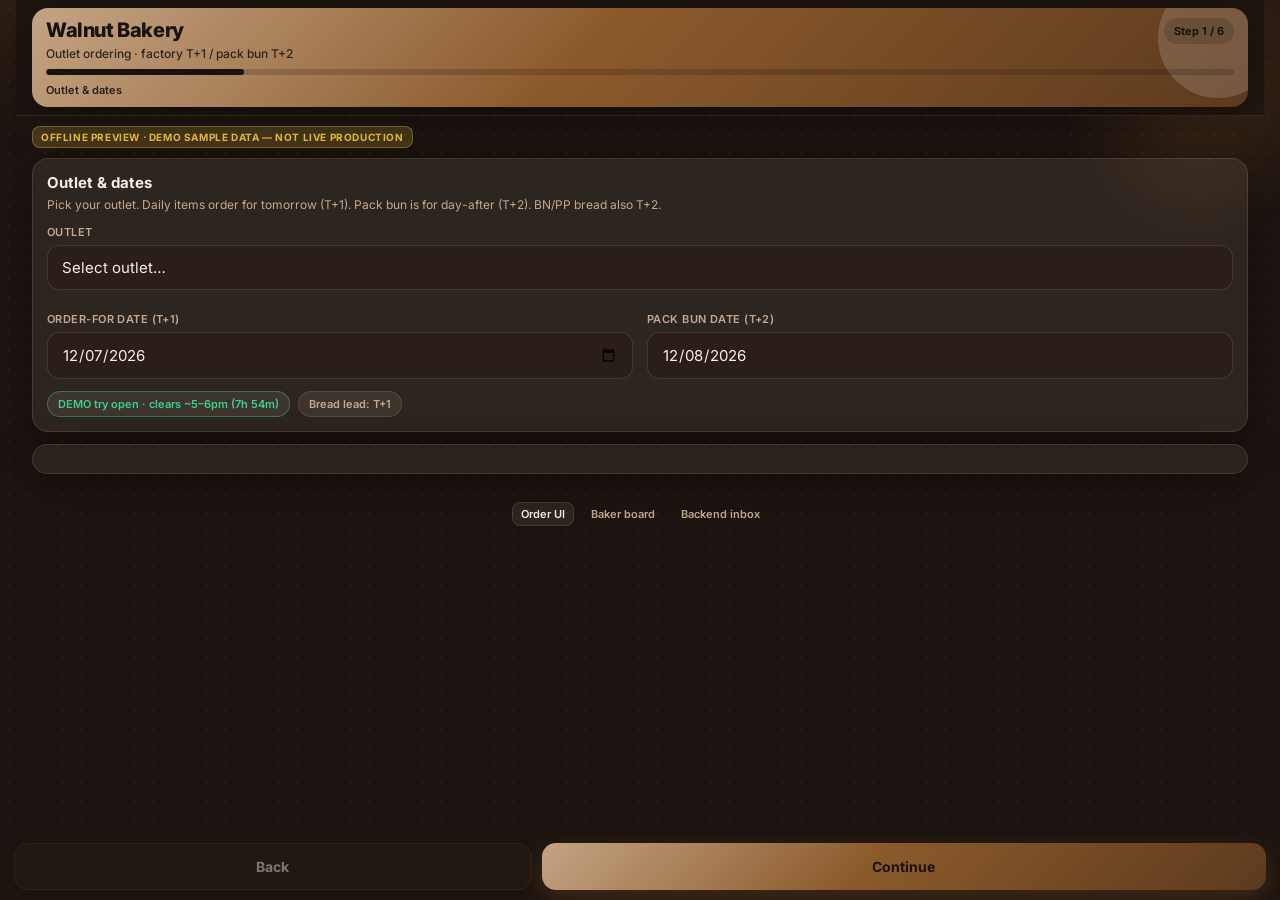
==== index.html @ 9c995fde "Weekly dual-week + baker board + backend inbox DEMO" ====
<!DOCTYPE html>
<html lang="en">
<head>
  <meta charset="UTF-8" />
  <meta name="viewport" content="width=device-width, initial-scale=1, viewport-fit=cover" />
  <title>Walnut Bakery · Outlet Order (Preview DEMO)</title>
  <style>

@import url('https://fonts.googleapis.com/css2?family=Inter:wght@400;500;600;700;800&display=swap');

:root {
  --bg: #1c1410;
  --brand: #8b5a2b;
  --brand2: #5c3a1e;
  --brand-grad: linear-gradient(135deg, #c4a484 0%, #8b5a2b 45%, #5c3a1e 100%);
  --card: rgba(255,236,210,.08);
  --card-solid: #2a1f18;
  --ink: #f7efe6;
  --muted: #c4a990;
  --line: rgba(210,180,140,.16);
  --ok: #3ecf8e;
  --warn: #f5c542;
  --danger: #f07178;
  --shadow: 0 12px 40px rgba(0,0,0,.35);
  --radius: 16px;
  --ease: cubic-bezier(.22,1,.36,1);
  --nav-h: 76px;
}

*{box-sizing:border-box;-webkit-tap-highlight-color:transparent}
html,body{margin:0;padding:0;min-height:100%;font-family:Inter,system-ui,-apple-system,Segoe UI,Roboto,sans-serif;background:var(--bg);color:var(--ink)}
body{background:radial-gradient(ellipse 80% 50% at 10% -10%,color-mix(in srgb,var(--brand) 28%,transparent),transparent 50%),radial-gradient(ellipse 60% 40% at 100% 0%,color-mix(in srgb,var(--brand2) 20%,transparent),transparent 45%),var(--bg)}
.bg-decor{pointer-events:none;position:fixed;inset:0;max-width:430px;margin:0 auto;z-index:0;overflow:hidden}
.bg-decor::before{content:'';position:absolute;width:280px;height:280px;border-radius:50%;background:radial-gradient(circle,color-mix(in srgb,var(--brand) 25%,transparent),transparent 70%);top:-40px;right:-60px}
.bg-decor::after{content:'';position:absolute;inset:0;opacity:.07;background-image:radial-gradient(circle,var(--muted) 1px,transparent 1px);background-size:18px 18px}
.app{max-width:430px;margin:0 auto;min-height:100dvh;position:relative;z-index:1;padding-bottom:calc(var(--nav-h) + 18px)}
.sticky-top{position:sticky;top:0;z-index:40;backdrop-filter:blur(16px);-webkit-backdrop-filter:blur(16px);background:linear-gradient(180deg,color-mix(in srgb,var(--bg) 92%,transparent),color-mix(in srgb,var(--bg) 72%,transparent));padding:10px 14px 12px;border-bottom:1px solid var(--line)}
.hero{background:var(--brand-grad);border-radius:var(--radius);padding:16px 16px 14px;color:#1a1210;box-shadow:var(--shadow);position:relative;overflow:hidden}
.hero::after{content:'';position:absolute;width:120px;height:120px;border-radius:50%;background:rgba(255,255,255,.15);right:-30px;top:-30px}
.hero-row{display:flex;justify-content:space-between;gap:10px;position:relative;z-index:1}
.hero h1{margin:0;font-size:18px;font-weight:800;letter-spacing:-.02em}
.hero .sub{margin:4px 0 0;font-size:12px;font-weight:500;opacity:.85}
.step-pill{flex-shrink:0;background:rgba(26,18,16,.18);font-size:11px;font-weight:700;padding:6px 10px;border-radius:999px;height:fit-content}
.progress-wrap{margin-top:12px;position:relative;z-index:1}
.progress-track{height:6px;background:rgba(26,18,16,.2);border-radius:99px;overflow:hidden}
.progress-fill{height:100%;width:16%;background:#1a1210;border-radius:99px;transition:width .4s var(--ease)}
.steps-label{margin-top:8px;font-size:11px;font-weight:600;opacity:.9}
.demo-badge{display:inline-flex;margin:10px 14px 0;font-size:10px;font-weight:700;letter-spacing:.06em;text-transform:uppercase;background:rgba(245,197,66,.2);color:var(--warn);border:1px solid rgba(245,197,66,.35);padding:4px 8px;border-radius:8px}
.main{padding:12px 14px 24px}
.panel{display:none;animation:rise .45s var(--ease) both}
.panel.active{display:block}
@keyframes rise{from{opacity:0;transform:translateY(12px)}to{opacity:1;transform:none}}
.glass{background:var(--card);border:1px solid var(--line);border-radius:var(--radius);padding:14px;box-shadow:var(--shadow);backdrop-filter:blur(12px);-webkit-backdrop-filter:blur(12px)}
.glass+.glass{margin-top:12px}
.glass h2{margin:0 0 4px;font-size:15px;font-weight:700}
.hint{margin:0 0 12px;font-size:12px;color:var(--muted);line-height:1.45}
.field{display:block;font-size:11px;font-weight:600;color:var(--muted);text-transform:uppercase;letter-spacing:.04em;margin-bottom:6px}
.field-gap{margin-bottom:12px}
select,input[type=text],input[type=date],input[type=number],input[type=tel],input[type=search],textarea{width:100%;appearance:none;background:var(--card-solid);border:1px solid var(--line);color:var(--ink);border-radius:12px;padding:12px 14px;font-size:15px;font-family:inherit;outline:none}
select:focus,input:focus,textarea:focus{border-color:var(--brand)}
textarea{resize:vertical}
.cutoff-badge{display:inline-flex;align-items:center;gap:6px;font-size:11px;font-weight:600;padding:5px 10px;border-radius:999px;border:1px solid var(--line);background:var(--card);color:var(--muted)}
.cutoff-badge.open{color:var(--ok);border-color:color-mix(in srgb,var(--ok) 40%,transparent)}
.cutoff-badge.locked{color:var(--danger);border-color:color-mix(in srgb,var(--danger) 40%,transparent)}
.search{margin-bottom:12px}
.table-scroll{overflow:auto;max-height:52vh;border-radius:12px;border:1px solid var(--line);background:var(--card-solid)}
.float-table{width:100%;border-collapse:separate;border-spacing:0;font-size:12px}
.float-table th{text-align:left;font-size:10px;text-transform:uppercase;letter-spacing:.05em;color:var(--muted);padding:8px 6px;border-bottom:1px solid var(--line);position:sticky;top:0;background:var(--card-solid)}
.float-table td{padding:8px 6px;border-bottom:1px solid var(--line);vertical-align:middle}
.float-table tr:last-child td{border-bottom:0}
#packBunTable th:first-child,#packBunTable td:first-child{padding-left:18px;overflow-wrap:anywhere}
#packBunTable th:last-child,#packBunTable td:last-child{padding-right:18px}
.float-table .delta-pos{color:var(--ok);font-weight:700}
.float-table .delta-neg{color:var(--danger);font-weight:700}
.float-table input.qty{width:56px;padding:8px 6px;text-align:center;font-weight:700;font-size:13px}
.week-grid{overflow-x:auto;border-radius:12px;border:1px solid var(--line);background:var(--card-solid)}
.week-grid table{min-width:520px;width:100%;border-collapse:separate;border-spacing:0;font-size:12px}
.week-grid th,.week-grid td{padding:8px 6px;border-bottom:1px solid var(--line)}
.week-grid th{font-size:10px;text-transform:uppercase;color:var(--muted);position:sticky;top:0;background:var(--card-solid)}
.week-grid input.qty{width:44px;padding:6px 2px;font-size:12px;text-align:center;font-weight:700}
.week-block{margin-bottom:14px}
.week-block:last-child{margin-bottom:0}
.week-block-head{display:flex;flex-wrap:wrap;align-items:center;justify-content:space-between;gap:8px;margin-bottom:8px}
.week-block-head h3{margin:0;font-size:13px;font-weight:800}
.week-lock-pill{font-size:10px;font-weight:800;letter-spacing:.04em;text-transform:uppercase;padding:4px 8px;border-radius:999px;border:1px solid var(--line)}
.week-lock-pill.locked{color:var(--danger);border-color:color-mix(in srgb,var(--danger) 40%,transparent);background:color-mix(in srgb,var(--danger) 12%,transparent)}
.week-lock-pill.open{color:var(--ok);border-color:color-mix(in srgb,var(--ok) 40%,transparent);background:color-mix(in srgb,var(--ok) 12%,transparent)}
.week-outlet-label{font-size:12px;font-weight:700;color:var(--ink);margin:0 0 8px}
.week-instruction{font-size:11px;color:var(--muted);margin:0 0 8px;line-height:1.4;font-style:italic}
.week-grid th .day-name{display:block}
.week-grid th .day-date{display:block;font-size:9px;font-weight:600;text-transform:none;letter-spacing:0;opacity:.85;margin-top:2px}
.week-grid tr.inactive td{color:var(--muted);opacity:.75}
.week-grid tr.inactive .dash{display:block;text-align:center;font-weight:700}
.week-grid tr.total-row td{font-weight:800;border-top:2px solid var(--line);background:color-mix(in srgb,var(--brand) 10%,transparent)}
.week-grid input.qty:disabled{opacity:.55;cursor:not-allowed;background:color-mix(in srgb,var(--card) 60%,transparent)}
.demo-toggle{display:flex;align-items:center;gap:8px;margin:10px 0 0;padding:8px 10px;border-radius:10px;border:1px dashed rgba(245,197,66,.4);background:rgba(245,197,66,.08);font-size:11px;color:var(--warn);font-weight:600}
.demo-toggle input{width:auto;accent-color:var(--brand)}
.site-nav{display:flex;flex-wrap:wrap;gap:8px;justify-content:center;padding:8px 14px 4px;font-size:11px;font-weight:600}
.site-nav a{color:var(--muted);text-decoration:none;padding:4px 8px;border-radius:8px;border:1px solid transparent}
.site-nav a:hover,.site-nav a.active{color:var(--ink);border-color:var(--line);background:var(--card)}
.summary-box{background:var(--card-solid);border:1px dashed var(--line);border-radius:14px;padding:14px;font-size:13px;line-height:1.5}
.summary-box .row{display:flex;justify-content:space-between;gap:8px;padding:6px 0;border-bottom:1px solid var(--line)}
.summary-box .row:last-child{border-bottom:0}
.summary-box .k{color:var(--muted)}
.summary-box .v{font-weight:700;text-align:right}
.empty{text-align:center;padding:28px 16px;color:var(--muted);font-size:13px}
.empty .ico{font-size:32px;margin-bottom:8px;opacity:.7}
.locked-banner{background:color-mix(in srgb,var(--danger) 12%,transparent);border:1px solid color-mix(in srgb,var(--danger) 35%,transparent);color:var(--danger);border-radius:12px;padding:12px;font-size:12px;font-weight:600;margin-bottom:12px}
.hidden{display:none!important}
.mono{font-family:ui-monospace,SFMono-Regular,Menlo,monospace;font-size:12px}
.bottom-nav{position:fixed;bottom:0;left:0;right:0;z-index:50;max-width:430px;margin:0 auto;padding:10px 14px calc(10px + env(safe-area-inset-bottom));background:linear-gradient(180deg,transparent,color-mix(in srgb,var(--bg) 95%,transparent) 28%);display:grid;grid-template-columns:1fr 1.4fr;gap:10px}
.btn{border:0;border-radius:14px;padding:14px 16px;font-size:14px;font-weight:700;font-family:inherit;cursor:pointer;transition:transform .15s var(--ease),opacity .2s}
.btn:active{transform:scale(.98)}
.btn:disabled{opacity:.45;cursor:not-allowed}
.btn-ghost{background:var(--card-solid);color:var(--ink);border:1px solid var(--line)}
.btn-primary{background:var(--brand-grad);color:#1a1210;box-shadow:0 8px 24px color-mix(in srgb,var(--brand) 35%,transparent)}
.toast{position:fixed;left:50%;bottom:calc(var(--nav-h) + 16px);transform:translateX(-50%) translateY(20px);max-width:380px;width:calc(100% - 32px);padding:12px 16px;border-radius:14px;font-size:13px;font-weight:600;z-index:60;opacity:0;pointer-events:none;transition:all .35s var(--ease);box-shadow:var(--shadow)}
.toast.show{opacity:1;transform:translateX(-50%) translateY(0)}
.toast.ok{background:#14532d;color:#bbf7d0;border:1px solid #22c55e}
.toast.err{background:#450a0a;color:#fecaca;border:1px solid #ef4444}
.done-card{text-align:center;padding:28px 18px}
.done-card .check{width:64px;height:64px;margin:0 auto 14px;border-radius:50%;background:var(--brand-grad);display:grid;place-items:center;font-size:30px;color:#1a1210;box-shadow:var(--shadow);animation:rise .5s var(--ease)}
.done-card h2{margin:0 0 6px;font-size:20px}
.done-card p{margin:0;color:var(--muted);font-size:13px}
.badge-row{display:flex;gap:8px;flex-wrap:wrap;align-items:center}

/* —— Sheet-style Daily (v2) —— */
.daily-head{display:flex;align-items:flex-start;justify-content:space-between;gap:10px;margin-bottom:8px}
.daily-head h2{margin:0}
.line-total{flex-shrink:0;font-size:11px;font-weight:700;padding:5px 10px;border-radius:999px;background:var(--card-solid);border:1px solid var(--line);color:var(--muted);white-space:nowrap}
.line-total.has{color:#1a1210;background:var(--brand-grad);border-color:transparent}
.search-opt{margin-bottom:8px}
.search-opt input{padding:9px 12px;font-size:14px;border-radius:10px}
.sheet-scroll{overflow:auto;max-height:min(62vh,560px);border-radius:12px;border:1px solid var(--line);background:var(--card-solid);-webkit-overflow-scrolling:touch}
.sheet-sec{margin:0}
.sheet-sticky{position:sticky;top:0;z-index:5;padding:7px 18px;font-size:10px;font-weight:800;letter-spacing:.06em;text-transform:uppercase;color:#1a1210;background:var(--brand-grad);border-bottom:1px solid color-mix(in srgb,var(--brand2) 40%,transparent);display:flex;justify-content:space-between;align-items:center;gap:8px}
.sheet-sticky .lead{font-weight:700;opacity:.85;letter-spacing:.02em;text-transform:none;font-size:10px}
.sheet-row{display:grid;grid-template-columns:1fr auto;gap:8px;align-items:center;padding:8px 18px;border-bottom:1px solid var(--line);min-height:40px}
.sheet-row:last-child{border-bottom:0}
.sheet-row:nth-child(even){background:rgba(255,255,255,.02)}
.sheet-row .name{font-size:12px;font-weight:600;line-height:1.25;min-width:0}
.sheet-row.filled .name{color:var(--ink)}
.sheet-row.filled{background:color-mix(in srgb,var(--brand) 10%,transparent)}
.qty-cell{display:flex;align-items:center;gap:2px}
.qty-mini{width:28px;height:28px;border-radius:8px;border:1px solid var(--line);background:var(--card);color:var(--muted);font-size:15px;font-weight:600;cursor:pointer;font-family:inherit;line-height:1;padding:0;flex-shrink:0}
.qty-mini:active{transform:scale(.94)}
.qty-mini:disabled{opacity:.4;cursor:not-allowed}
input.sheet-qty{width:52px;text-align:center;padding:6px 4px;font-size:14px;font-weight:700;border-radius:8px;appearance:textfield;-moz-appearance:textfield}
input.sheet-qty::-webkit-outer-spin-button,input.sheet-qty::-webkit-inner-spin-button{-webkit-appearance:none;margin:0}
.sheet-empty{padding:20px 12px;text-align:center;color:var(--muted);font-size:12px}
.daily-foot{display:flex;justify-content:space-between;align-items:center;gap:8px;margin-top:8px;padding:8px 10px;border-radius:10px;border:1px solid var(--line);background:var(--card);font-size:12px;font-weight:600;position:sticky;bottom:calc(var(--nav-h) + 4px);z-index:30;backdrop-filter:blur(10px);-webkit-backdrop-filter:blur(10px)}
.daily-foot .muted{color:var(--muted);font-weight:500;font-size:11px}
.daily-foot .count{font-weight:800}
/* denser glass on Daily */
.glass.daily-glass{padding:12px 10px 10px}
.glass.daily-glass .hint{margin-bottom:8px;font-size:11px}
/* keep chips unused but harmless if present */
.chips{display:none!important}

/* —— Review order-edit accordion —— */
.order-edit{margin-top:12px}
.order-edit-toggle{width:100%;display:flex;align-items:center;justify-content:space-between;gap:10px;padding:12px 14px;border-radius:12px;border:1px solid var(--line);background:var(--card-solid);color:var(--ink);font-family:inherit;font-size:13px;font-weight:700;cursor:pointer;text-align:left}
.order-edit-toggle:active{transform:scale(.99)}
.order-edit-toggle[aria-expanded="true"]{border-color:color-mix(in srgb,var(--brand) 45%,var(--line));background:color-mix(in srgb,var(--brand) 12%,var(--card-solid))}
.order-edit-caret{flex-shrink:0;font-size:12px;color:var(--muted);transition:transform .2s var(--ease)}
.order-edit-panel{margin-top:8px;border:1px solid var(--line);border-radius:12px;background:var(--card-solid);overflow:hidden}
.order-edit-group{border-bottom:1px solid var(--line)}
.order-edit-group:last-of-type{border-bottom:0}
.order-edit-group-title{padding:8px 10px;font-size:10px;font-weight:800;letter-spacing:.06em;text-transform:uppercase;color:#1a1210;background:var(--brand-grad)}
.order-edit-row{display:grid;grid-template-columns:1fr auto;gap:8px;align-items:center;padding:8px 10px;border-bottom:1px solid var(--line);min-height:40px}
.order-edit-row:last-child{border-bottom:0}
.order-edit-row .name{font-size:12px;font-weight:600;line-height:1.25}
.order-edit-row .meta{display:block;font-size:10px;font-weight:500;color:var(--muted);margin-top:2px}
.order-edit-empty{padding:16px 12px;text-align:center;color:var(--muted);font-size:12px}
.order-edit-weekly-note{margin:0;padding:10px 12px;border-top:1px solid var(--line);font-size:11px}
.order-edit-done{display:block;width:calc(100% - 20px);margin:10px}


/* —— Responsive shell defaults (before landscape so landscape can override) —— */
.form-grid{display:block}
.form-grid .form-span-2{display:block}

/* —— Landscape FIRST: full usable width (phones + any landscape) —— */
@media (orientation: landscape) {
  .app, .bg-decor, .bottom-nav {
    max-width: none;
    width: 100%;
  }
  .app {
    padding-left: max(16px, env(safe-area-inset-left));
    padding-right: max(16px, env(safe-area-inset-right));
    padding-bottom: calc(var(--nav-h) + 12px);
  }
  .sticky-top { padding: 8px 16px 8px; }
  .hero { padding-top: 10px; padding-bottom: 10px; padding-left: 14px; padding-right: 14px; }
  .hero h1 { font-size: 1.25rem; }
  .progress-wrap { margin-top: 8px; }
  .main { padding: 10px 16px 20px; }
  .demo-badge { margin-left: 16px; margin-right: 16px; }
  .sheet-scroll { max-height: min(48vh, 360px); }
  .toast { max-width: min(960px, calc(100% - 32px)); }
  /* Step 1 / SO: 2-col form-grid in landscape too */
  .form-grid { display: grid; grid-template-columns: 1fr 1fr; gap: 10px 14px; }
  .form-grid .form-span-2,
  .form-grid .span-2,
  .form-grid .full { grid-column: 1 / -1; }
}

/* JS fallback class (iOS orientation reliability) — mirrored below after breakpoints too */
html.landscape .app,
html.landscape .bg-decor,
html.landscape .bottom-nav {
  max-width: none;
  width: 100%;
}
html.landscape .app {
  padding-left: max(16px, env(safe-area-inset-left));
  padding-right: max(16px, env(safe-area-inset-right));
  padding-bottom: calc(var(--nav-h) + 12px);
}
html.landscape .sticky-top { padding: 8px 16px 8px; }
html.landscape .hero { padding-top: 10px; padding-bottom: 10px; padding-left: 14px; padding-right: 14px; }
html.landscape .hero h1 { font-size: 1.25rem; }
html.landscape .progress-wrap { margin-top: 8px; }
html.landscape .main { padding: 10px 16px 20px; }
html.landscape .demo-badge { margin-left: 16px; margin-right: 16px; }
html.landscape .sheet-scroll { max-height: min(48vh, 360px); }
html.landscape .toast { max-width: min(960px, calc(100% - 32px)); }
html.landscape .form-grid { display: grid; grid-template-columns: 1fr 1fr; gap: 10px 14px; }
html.landscape .form-grid .form-span-2,
html.landscape .form-grid .span-2,
html.landscape .form-grid .full { grid-column: 1 / -1; }

/* Portrait tablets / desktops only — do not re-cap landscape width */
@media (min-width:768px) and (orientation: portrait){
  .app,.bg-decor,.bottom-nav{max-width:720px}
  .sticky-top{padding:12px 20px 14px}
  .main{padding:16px 20px 28px}
  .demo-badge{margin-left:20px;margin-right:20px}
  .sheet-row{padding:10px 20px;min-height:44px}
  .order-edit-row{padding:10px 12px 10px 18px;min-height:44px}
  .sheet-scroll{max-height:min(64vh,600px)}
  .toast{max-width:min(680px,calc(100% - 40px))}
}

@media (min-width:1024px) and (orientation: portrait){
  .app,.bg-decor,.bottom-nav{max-width:960px}
  .sticky-top{padding:14px 24px 16px}
  .main{padding:18px 24px 32px}
  .demo-badge{margin-left:24px;margin-right:24px}
  .hero{padding:18px 20px 16px}
  .hero h1{font-size:20px}
  .sheet-scroll{max-height:min(68vh,640px)}
  .toast{max-width:min(720px,calc(100% - 48px))}
  .form-grid{display:grid;grid-template-columns:1fr 1fr;column-gap:16px;align-items:start}
  .form-grid .form-span-2{grid-column:1/-1}
}

@media (min-width:1280px) and (orientation: portrait){
  .app,.bg-decor,.bottom-nav{max-width:1100px}
  .toast{max-width:min(800px,calc(100% - 48px))}
}

/* Re-assert JS landscape class AFTER breakpoints (beats any cascade fights) */
html.landscape .app,
html.landscape .bg-decor,
html.landscape .bottom-nav {
  max-width: none !important;
  width: 100%;
}

</style>

</head>
<body>

<script>
(function () {
  function syncLandscapeClass() {
    var landscape = false;
    try {
      if (window.matchMedia) {
        landscape = window.matchMedia('(orientation: landscape)').matches;
      }
    } catch (e) {}
    if (!landscape) {
      landscape = window.innerWidth > window.innerHeight;
    }
    document.documentElement.classList.toggle('landscape', !!landscape);
  }
  syncLandscapeClass();
  window.addEventListener('resize', syncLandscapeClass);
  window.addEventListener('orientationchange', syncLandscapeClass);
  document.addEventListener('DOMContentLoaded', syncLandscapeClass);
})();
</script>

  <div class="bg-decor" aria-hidden="true"></div>
  <div class="app" id="app">
    <header class="sticky-top">
      <div class="hero">
        <div class="hero-row">
          <div>
            <h1>Walnut Bakery</h1>
            <p class="sub">Outlet ordering · factory T+1 / pack bun T+2</p>
          </div>
          <span class="step-pill" id="stepPill">Step 1 / 6</span>
        </div>
        <div class="progress-wrap">
          <div class="progress-track"><div class="progress-fill" id="progressFill"></div></div>
          <div class="steps-label" id="stepsLabel">Outlet &amp; dates</div>
        </div>
      </div>
    </header>

    <div class="demo-badge" id="demoBadge">OFFLINE PREVIEW · DEMO SAMPLE DATA — not live Production</div>

    <main class="main">
      <!-- STEP 1 -->
      <section class="panel active" data-step="0">
        <div class="glass">
          <h2>Outlet &amp; dates</h2>
          <p class="hint">Pick your outlet. Daily items order for tomorrow (T+1). Pack bun is for day-after (T+2). BN/PP bread also T+2.</p>
          <div class="form-grid">
            <div class="field-gap form-span-2">
              <label class="field">Outlet</label>
              <select id="outletSelect"></select>
            </div>
            <div class="field-gap">
              <label class="field">Order-for date (T+1)</label>
              <input type="date" id="orderDate" />
            </div>
            <div class="field-gap">
              <label class="field">Pack bun date (T+2)</label>
              <input type="date" id="packBunDate" readonly />
            </div>
          </div>
          <div class="badge-row">
            <span class="cutoff-badge" id="cutoffBadge">Cut-off ~5–6pm</span>
            <span class="cutoff-badge" id="leadNote">Bread lead: T+1</span>
          </div>
        </div>
        <div class="glass" id="outletRules"></div>
      </section>

      <!-- STEP 2 — sheet-style Daily -->
      <section class="panel" data-step="1">
        <div class="glass daily-glass">
          <div class="daily-head">
            <div>
              <h2>Daily order sheet</h2>
              <p class="hint" style="margin-bottom:0;">All products · type qty like a sheet. Blank = 0. Pack Bun = T+2.</p>
            </div>
            <span class="line-total" id="lineTotalHead">0 lines</span>
          </div>
          <div id="lockedDaily" class="locked-banner hidden">Cut-off passed — daily order is locked in this DEMO UI.</div>
          <div class="search-opt">
            <input type="search" id="prodSearch" placeholder="Filter (optional) — leave empty to show all" inputmode="search" autocomplete="off" />
          </div>
          <div class="sheet-scroll" id="prodSheet"></div>
          <div class="daily-foot" id="dailyFoot">
            <span class="muted">Running total</span>
            <span class="count" id="lineTotalFoot">0 lines · 0 units</span>
          </div>
        </div>
      </section>

      <!-- STEP 3 -->
      <section class="panel" data-step="2">
        <div class="glass">
          <h2>Pack Bun Change</h2>
          <p class="hint">Maps to sheet <b>Add Cancel</b>. New Amount is prefilled = Ordered — leave as-is if no change. Delta = New − Ordered.</p>
          <div class="table-scroll">
            <table class="float-table" id="packBunTable">
              <thead>
                <tr><th>Product</th><th>Ordered</th><th>New</th><th>Δ</th></tr>
              </thead>
              <tbody></tbody>
            </table>
          </div>
          <p class="hint" style="margin-top:10px;margin-bottom:0;">DEMO Ordered column = SAMPLE baseline (not live pbtoday).</p>
        </div>
      </section>

      <!-- STEP 4 -->
      <section class="panel" data-step="3">
        <div class="glass">
          <h2 id="weeklyTitle">Weekly Fresh Bun</h2>
          <p class="hint" id="weeklyHint">Two weeks like the sheet: current locked · next editable Fri / before 9pm Sat (Asia/Kuching). DEMO SAMPLE only.</p>
          <p class="week-outlet-label hidden" id="weeklyOutletLabel"></p>
          <label class="demo-toggle" id="weeklyForceWrap">
            <input type="checkbox" id="weeklyForceEdit" />
            DEMO toggle — Force weekly edit window open
          </label>
          <div id="weekGrid"></div>
        </div>
      </section>

      <!-- STEP 5 -->
      <section class="panel" data-step="4">
        <div class="glass">
          <h2>Special Order</h2>
          <p class="hint">Optional. Maps to SO sheet. Pickup slots every 30 min, 10:00–21:00. Customer fields restored from legacy.</p>
          <div id="soDisabled" class="empty hidden"><div class="ico">∅</div>This outlet does not raise special orders (JNY / MK / SA).</div>
          <div id="soForm" class="form-grid">
            <div class="field-gap"><label class="field">Pick up date</label><input type="date" id="soDate" /></div>
            <div class="field-gap"><label class="field">Pick up time</label><select id="soTime"></select></div>
            <div class="field-gap"><label class="field">Category</label>
              <select id="soCat">
                <option value="">—</option>
                <option value="SPECIALTY">SPECIALTY</option>
                <option value="BREAD">BREAD</option>
                <option value="PASTRY">PASTRY</option>
                <option value="PASTRYPUFF">PASTRYPUFF</option>
                <option value="CAKE">CAKE</option>
                <option value="FRESH BUN">FRESH BUN</option>
                <option value="PACK BUN">PACK BUN</option>
                <option value="OTHERS">OTHERS</option>
              </select>
            </div>
            <div class="field-gap"><label class="field">Product</label>
              <select id="soProduct">
                <option value="">—</option>
              </select>
            </div>
            <div class="field-gap"><label class="field">Qty</label><input type="number" id="soQty" min="0" step="1" value="1" /></div>
            <div class="field-gap"><label class="field">Bill No</label><input type="text" id="soBill" placeholder="POS bill no" /></div>
            <div class="field-gap"><label class="field">Customer name (optional)</label><input type="text" id="soCust" /></div>
            <div class="field-gap"><label class="field">Contact (optional)</label><input type="tel" id="soContact" /></div>
            <div class="field-gap form-span-2"><label class="field">Remark (optional)</label><textarea id="soRemark" rows="2"></textarea></div>
          </div>
        </div>
      </section>

      <!-- STEP 6 -->
      <section class="panel" data-step="5">
        <div class="glass" id="reviewPanel">
          <h2>Review &amp; submit</h2>
          <p class="hint">Explicit submit — DEMO payload goes to browser <code>localStorage</code> inbox (Backend page). Not Production.</p>
          <div class="summary-box" id="summaryBox"></div>
          <div class="order-edit" id="orderEdit">
            <button type="button" class="order-edit-toggle" id="orderEditToggle" aria-expanded="false">
              <span id="orderEditToggleLabel">What was ordered (0 lines)</span>
              <span class="order-edit-caret" id="orderEditCaret">▾</span>
            </button>
            <div class="order-edit-panel hidden" id="orderEditPanel">
              <div id="orderEditList"></div>
              <p class="hint order-edit-weekly-note hidden" id="orderEditWeeklyNote">Weekly included — edit on Weekly step</p>
              <button type="button" class="btn btn-ghost order-edit-done" id="orderEditDone">Done</button>
            </div>
          </div>
        </div>
        <div class="glass hidden" id="donePanel">
          <div class="done-card">
            <div class="check">✓</div>
            <h2>Order submitted</h2>
            <p id="doneMsg">DEMO confirmation</p>
            <p class="mono" id="doneId" style="margin-top:10px;"></p>
          </div>
        </div>
      </section>
    </main>

    <div class="site-nav" id="siteNav">
      <a href="index.html" class="active">Order UI</a>
      <a href="baker.html">Baker board</a>
      <a href="backend.html">Backend inbox</a>
    </div>

    <nav class="bottom-nav" id="bottomNav">
      <button type="button" class="btn btn-ghost" id="btnBack">Back</button>
      <button type="button" class="btn btn-primary" id="btnNext">Continue</button>
    </nav>
  </div>
  <div class="toast" id="toast"></div>


<script>
/* OFFLINE DEMO MOCK — mirrors Code.gs DEMO APIs. SAMPLE quantities only. */
window.MOCK = (function () {
  var OUTLETS = [
    { code:'FS', name:'Foh Sang', flags:{ cakes:true, so:true, weekly:true, dailyFresh:false, breadLead:1 } },
    { code:'TC', name:'Taman Cantek', flags:{ cakes:true, so:true, weekly:true, dailyFresh:false, breadLead:1 } },
    { code:'KK', name:'Karamunsing', flags:{ cakes:true, so:true, weekly:true, dailyFresh:false, breadLead:1 } },
    { code:'BV', name:'Beverly', flags:{ cakes:true, so:true, weekly:true, dailyFresh:false, breadLead:1 } },
    { code:'CC', name:'Cyber City', flags:{ cakes:true, so:true, weekly:true, dailyFresh:false, breadLead:1 } },
    { code:'PP', name:'Papar', flags:{ cakes:true, so:true, weekly:true, dailyFresh:false, breadLead:2 } },
    { code:'BN', name:'Benoni', flags:{ cakes:true, so:true, weekly:true, dailyFresh:false, breadLead:2 } },
    { code:'JNY', name:'Jenny', flags:{ cakes:true, so:false, weekly:false, dailyFresh:true, breadLead:1 } },
    { code:'MK1', name:'Market Booth 1', flags:{ cakes:false, so:false, weekly:true, dailyFresh:false, breadLead:1 } },
    { code:'MK2', name:'Market Booth 2', flags:{ cakes:false, so:false, weekly:true, dailyFresh:false, breadLead:1 } },
    { code:'SA', name:'Staff', flags:{ cakes:false, so:false, weekly:false, dailyFresh:true, breadLead:1, staff:true } }
  ];
  var CAT = {
    specialty:['MINI HAM & CHEESE','MIX GRAIN','PEEL & CHEESE','PEEL & NUTS','WHOLEMEAL MINI','WHOLEMEAL LOAF','CHARCOAL WALNUT','MATCHA RED BEAN'],
    bread:['FRENCH LOAF','EGG BREAD','HIGH FIBER','OATMEAL','RAISIN BREAD','SANDWICH BREAD','WHOLEMEAL BREAD',"SCONE 2'S"],
    pastry_pack:['BAKED CHEESE PACK','BANANA LOAF','BANANA PACK','BELGIUM PACK','CARROT CAKE PACK','FRUIT CAKE PACK','PARMESAN','PURE BUTTER CAKE','MUFFIN BLUEBERRY (set)','MUFFIN CHOC CHEESE (set)','MUFFIN CHOCOLATE CHIP (set)','MUFFIN FRUIT (set)','S/R CHOCOLATE','S/R COFFEE','S/R PANDAN','S/R VANILLA'],
    pastry_other:['EGG TART','COCONUT TART','KAYA PIANG','LOU POH PIANG','TAU SAR PIANG',"EGG COOKIES 4'S","PEANUT COOKIES 4'S","PINEAPPLE TART 5'S",'GARLIC SLICE','PANDAN JADE PIANG','BREAD PUDDING','LEMON TART','CHOCOLATE TART','CHICKEN PIE','QUICHE','MERINGUE COOKIE','FLOSSY ORI','FLOSSY TOM YUM'],
    pastry_puff:['PASTRY PUFF','CHOCOLATE PUFF (5PCS)','MINI CHOC ECLAIRS (5PCS)','MINI CUSTARD CREAM PUFF (5PCS)'],
    cake_half:['CHOCOLATE 1/2KG','VANILLA 1/2KG','PANDAN 1/2KG','RED VELVET 1/2KG','MOIST CHOC 1/2KG','OREO 1/2KG','TIRAMISU 1/2KG','FRUIT 1/2KG'],
    cake_1kg:['CHOCOLATE 1KG','VANILLA 1KG','PANDAN 1KG','RED VELVET 1KG','MOIST CHOC 1KG','OREO 1KG','BLACK FOREST 1KG','FRUIT 1KG'],
    cartoon:['CARTOON BEAR','CARTOON HELLO KITTY','CARTOON DORAEMON','CARTOON POKEMON','CARTOON SPONGEBOB','CARTOON FROZEN','CARTOON MARVEL','CARTOON CUSTOM'],
    slice:['SLICE CHOCOLATE','SLICE VANILLA','SLICE PANDAN','SLICE RED VELVET','SLICE OREO','SLICE TIRAMISU','SLICE CHEESECAKE','SLICE FRUIT'],
    others:['MINI CUPCAKE BOX','BROWNIE BOX','COOKIE ASSORT','GIFT BOX SMALL','GIFT BOX LARGE','CUSTOM OTHER'],
    pack_bun:["BUTTER BUN 2's","BURGER BUN 5'S","BUTTER MILK BUN 4'S","CHEESE BUN 6'S","CHOCOLATE CHIP BUN 4'S","HOT DOG BUN 5'S","KAYA BUN 4'S",'TAU SAR BUN',"WHOLEMEAL ROLL 6'S","PANDESA ROLL 8'S",'BUTTER CREAM BUN'],
    fresh_bun:['CHEESE ROLL BUN','CHICKEN FLOSS BUN','CHICKEN FRANKIE','CHOC.RICE BUN','DOUBLE SAUSAGE','DONUT CHOCOLATE','DONUT RING','FRANKIE CHEESE','MILK SHAKE BUN','MINI HAWAII','POLO BUN','RAISIN CREAM CHEESE','SPICY CHICKEN FLOSS','SUGAR CHEESE STICK BUN','TUNA MINCE'],
    fresh_bun_inactive:['CHOCO BUN','HAM BONETO','SUGAR BUN','UFO MAYO']
  };
  function outlet(code){ for (var i=0;i<OUTLETS.length;i++) if(OUTLETS[i].code===code) return OUTLETS[i]; return null; }
  var store = [];
  return {
    getBootstrap: function(){
      return { demoMode:true, outlets:OUTLETS, cutoff:{hour:17,minute:0}, timezone:'Asia/Kuching', serverNow:new Date().toISOString(), note:'DEMO — sample quantities only.' };
    },
    getCatalogue: function(code){
      var o = outlet(code); var cats=[];
      function add(id,label,products,leadDays){ cats.push({id:id,label:label,products:products,leadDays:leadDays||1}); }
      if(!o||!o.flags.staff) add('specialty','Specialty',CAT.specialty,1);
      add('bread','Bread',CAT.bread,o?o.flags.breadLead:1);
      add('pastry_pack','Pastry Pack',CAT.pastry_pack,1);
      add('pastry_other','Pastry Other',CAT.pastry_other,1);
      add('pastry_puff','Pastry Puff',CAT.pastry_puff,1);
      if(o&&o.flags.cakes){ add('cake_half','Cake ½kg',CAT.cake_half,1); add('cake_1kg','Cake 1kg',CAT.cake_1kg,1); add('cartoon','Cartoon',CAT.cartoon,1); add('slice','Slice',CAT.slice,1); add('others','Others',CAT.others,1); }
      else if(o&&o.code==='SA'){ add('slice','Slice',CAT.slice,1); add('others','Others',CAT.others,1); }
      add('pack_bun','Pack Bun',CAT.pack_bun,2);
      if(o&&o.flags.dailyFresh) add('fresh_bun','Fresh Bun',CAT.fresh_bun,1);
      return { outlet:code, demo:true, label:'SAMPLE CATALOGUE — DEMO ONLY', categories:cats, flags:o?o.flags:{} };
    },
    getPackBunBaseline: function(code){
      var seed=(code||'X').charCodeAt(0)%7;
      var items=CAT.pack_bun.map(function(name,i){ var ordered=((seed+i*3)%9)+2; return {product:name,ordered:ordered,newAmount:ordered,demo:true}; });
      return { outlet:code, demo:true, label:'DEMO Ordered baseline (SAMPLE)', items:items };
    },
    getWeeklyFreshBun: function(code){
      var dayNames=['Mon','Tue','Wed','Thu','Fri','Sat','Sun'];
      function mondayOf(d){
        var x=new Date(d.getFullYear(), d.getMonth(), d.getDate());
        var dow=x.getDay(); // 0 Sun
        var diff=dow===0?-6:1-dow;
        x.setDate(x.getDate()+diff);
        x.setHours(12,0,0,0);
        return x;
      }
      function fmtDate(d){
        var months=['Jan','Feb','Mar','Apr','May','Jun','Jul','Aug','Sep','Oct','Nov','Dec'];
        var dd=d.getDate();
        return (dd<10?'0':'')+dd+'-'+months[d.getMonth()]+'-'+d.getFullYear();
      }
      function iso(d){
        var y=d.getFullYear();
        var m=d.getMonth()+1; var day=d.getDate();
        return y+'-'+(m<10?'0':'')+m+'-'+(day<10?'0':'')+day;
      }
      // DEMO clock = Asia/Kuching wall time via Intl parts
      var parts=new Intl.DateTimeFormat('en-CA',{timeZone:'Asia/Kuching',year:'numeric',month:'2-digit',day:'2-digit'}).formatToParts(new Date());
      var map={}; parts.forEach(function(p){ if(p.type!=='literal') map[p.type]=p.value; });
      var nowLocal=new Date(Number(map.year), Number(map.month)-1, Number(map.day), 12, 0, 0);
      var curMon=mondayOf(nowLocal);
      var nextMon=new Date(curMon); nextMon.setDate(nextMon.getDate()+7);
      function buildWeek(monday, seedOff){
        var dates=[]; var isos=[];
        for(var i=0;i<7;i++){
          var d=new Date(monday); d.setDate(monday.getDate()+i);
          dates.push(fmtDate(d)); isos.push(iso(d));
        }
        var active=CAT.fresh_bun.map(function(name,i){
          var qty={}; dayNames.forEach(function(dn,di){
            qty[dn]=((i+di+seedOff)%5===0)?0:((i+di+seedOff)%6)+4;
          });
          return {product:name,qty:qty,inactive:false};
        });
        var inactive=CAT.fresh_bun_inactive.map(function(name){
          var qty={}; dayNames.forEach(function(dn){ qty[dn]=null; });
          return {product:name,qty:qty,inactive:true};
        });
        // keep sheet order: actives then inactive placeholders interleaved near end like sheet
        // Sheet lists inactives among list; DEMO appends after actives for clarity
        return { mondayIso:iso(monday), dates:dates, dateIsos:isos, rows:active.concat(inactive) };
      }
      var current=buildWeek(curMon, 0);
      var next=buildWeek(nextMon, 3);
      return {
        outlet:code, demo:true, label:'DEMO weekly dual-week (SAMPLE)',
        days:dayNames,
        note:'Change next-week projection only on Friday / before 9pm Saturday (Asia/Kuching). Current week: do not change anything.',
        currentWeek:current,
        nextWeek:next,
        // legacy single-grid alias = next week (editable target)
        rows:next.rows,
        dates:next.dates
      };
    },
    submitOrder: function(payload){
      var id='DEMO-LOCAL-'+Date.now()+'-'+(payload&&payload.outlet||'XX');
      var daily=(payload&&payload.daily)||{};
      var lines=0, units=0;
      Object.keys(daily).forEach(function(k){ var n=Number(daily[k])||0; if(n>0){ lines++; units+=n; } });
      var packChanges=0;
      ((payload&&payload.packBunChanges)||[]).forEach(function(it){
        if(it && Number(it.newAmount)!==Number(it.ordered)) packChanges++;
      });
      var so = payload && payload.special && payload.special.product ? 1 : 0;
      var weeklyNext = payload && payload.weekly && payload.weekly.nextWeek ? true : !!(payload && payload.weekly);
      var entry={
        id:id,
        at:new Date().toISOString(),
        outlet:(payload&&payload.outlet)||'',
        orderId:id,
        summary:{ dailyLines:lines, dailyUnits:units, packBunChanges:packChanges, hasWeekly:weeklyNext, hasSO:!!so },
        payload:payload,
        demo:true,
        label:'DEMO SAMPLE — not live Production'
      };
      store.unshift(entry);
      try{
        var arr=JSON.parse(localStorage.getItem('walnutDemoOrders')||'[]');
        if(!Array.isArray(arr)) arr=[];
        arr.unshift(entry);
        // keep last 40 DEMO submissions
        if(arr.length>40) arr=arr.slice(0,40);
        localStorage.setItem('walnutDemoOrders', JSON.stringify(arr));
      }catch(e){}
      return { ok:true, demo:true, orderId:id, message:'DEMO order saved to Backend inbox (localStorage). Not Production.', summary:{ dailyLineCount:lines } };
    }
  };
})();
</script>

<script>
(function () {
  var STEPS = [
    'Outlet & dates',
    'Daily products',
    'Pack Bun Change',
    'Weekly Fresh Bun',
    'Special Order',
    'Review & Submit'
  ];

  var state = {
    step: 0,
    outlet: '',
    flags: {},
    orderDate: '',
    packBunDate: '',
    catalogue: null,
    daily: {},
    packBun: [],
    weekly: null,
    locked: false,
    submitted: false,
    orderEditOpen: false,
    forceWeeklyEdit: false,
    bootstrap: null
  };

  function $(id) { return document.getElementById(id); }

  function toast(msg, kind) {
    var el = $('toast');
    el.textContent = msg;
    el.className = 'toast show ' + (kind || 'ok');
    clearTimeout(el._t);
    el._t = setTimeout(function () { el.classList.remove('show'); }, 2800);
  }

  function todayIso() {
    var n = new Date();
    var off = n.getTimezoneOffset();
    return new Date(n.getTime() - off * 60000).toISOString().slice(0, 10);
  }

  function addDays(iso, n) {
    var d = new Date(iso + 'T12:00:00');
    d.setDate(d.getDate() + n);
    return d.toISOString().slice(0, 10);
  }

  function api(fn, args, cb) {
    args = args || [];
    if (window.google && google.script && google.script.run) {
      var r = google.script.run
        .withSuccessHandler(cb)
        .withFailureHandler(function (e) { toast(String(e && e.message || e), 'err'); });
      r[fn].apply(r, args);
    } else if (window.MOCK && typeof MOCK[fn] === 'function') {
      setTimeout(function () { cb(MOCK[fn].apply(null, args)); }, 30);
    } else {
      toast('Open Index-preview.html for offline DEMO', 'err');
    }
  }


  function updateCutoff() {
    var locked = false;
    state.locked = locked;
    var badge = $('cutoffBadge');
    try {
      var parts = new Intl.DateTimeFormat('en-GB', { timeZone: 'Asia/Kuching', hour: 'numeric', minute: 'numeric', hour12: false }).formatToParts(new Date());
      var h = Number(parts.find(function(p){ return p.type==='hour'; }).value);
      var m = Number(parts.find(function(p){ return p.type==='minute'; }).value);
      var mins = (17 * 60) - (h * 60 + m);
      if (mins < 0) {
        badge.textContent = 'DEMO try open · real cut-off ~5–6pm (past)';
      } else {
        badge.textContent = 'DEMO try open · clears ~5–6pm (' + Math.floor(mins / 60) + 'h ' + (mins % 60) + 'm)';
      }
    } catch (e) {
      badge.textContent = 'DEMO try open · cut-off ~5–6pm';
    }
    badge.className = 'cutoff-badge open';
    $('lockedDaily').classList.add('hidden');
  }

  function onOutletChange() {
    var code = $('outletSelect').value;
    state.outlet = code;
    var o = (state.bootstrap.outlets || []).filter(function (x) { return x.code === code; })[0];
    state.flags = (o && o.flags) || {};
    var lead = state.flags.breadLead || 1;
    $('leadNote').textContent = 'Bread lead: T+' + lead + (lead === 2 ? ' (BN/PP)' : '');

    var rules = [];
    if (state.flags.staff) rules.push('SA = staff requisition style (simpler catalogue).');
    if (state.flags.cakes === false) rules.push('No whole cakes for this outlet (MK1/MK2/SA).');
    if (state.flags.weekly === false) rules.push('No weekly fresh-bun grid — daily fresh bun instead (JNY/SA).');
    if (state.flags.dailyFresh) rules.push('Fresh bun ordered daily on Daily step.');
    if (state.flags.so === false) rules.push('Special Order step will be skipped / disabled.');
    $('outletRules').innerHTML = '<h2>Outlet rules</h2><p class="hint" style="margin:0;">' +
      (rules.length ? rules.join(' ') : 'Full retail ordering (Daily · Add Cancel · Weekly · SO).') + '</p>';

    if (!code) return;

    api('getCatalogue', [code], function (cat) {
      state.catalogue = cat;
      state.daily = {};
      fillSoProductList();
      if (state.step === 1) renderProducts();
    });

    api('getPackBunBaseline', [code], function (pb) {
      state.packBun = (pb.items || []).map(function (r) {
        return { product: r.product, ordered: r.ordered, newAmount: r.newAmount };
      });
    });

    if (state.flags.weekly !== false) {
      api('getWeeklyFreshBun', [code], function (w) { state.weekly = w; });
    } else {
      state.weekly = null;
    }
  }

  function dailyStats() {
    var lines = 0, units = 0;
    Object.keys(state.daily).forEach(function (k) {
      var v = Number(state.daily[k]) || 0;
      if (v > 0) { lines++; units += v; }
    });
    return { lines: lines, units: units };
  }

  function updateLineTotals() {
    var dc = dailyStats();
    var head = $('lineTotalHead');
    var foot = $('lineTotalFoot');
    if (head) {
      head.textContent = dc.lines + ' line' + (dc.lines === 1 ? '' : 's');
      head.classList.toggle('has', dc.lines > 0);
    }
    if (foot) foot.textContent = dc.lines + ' lines · ' + dc.units + ' units';
  }

  function setQty(key, raw, inp, row) {
    var blank = raw === '' || raw === null || typeof raw === 'undefined';
    if (blank) {
      delete state.daily[key];
      if (inp) inp.value = '';
      if (row) row.classList.remove('filled');
      updateLineTotals();
      return;
    }
    var v = Math.max(0, parseInt(raw, 10) || 0);
    if (v === 0) {
      delete state.daily[key];
      if (inp) inp.value = '';
      if (row) row.classList.remove('filled');
    } else {
      state.daily[key] = v;
      if (inp) inp.value = String(v);
      if (row) row.classList.add('filled');
    }
    updateLineTotals();
  }

  function renderStep() {
    document.querySelectorAll('.panel').forEach(function (p) {
      p.classList.toggle('active', Number(p.getAttribute('data-step')) === state.step);
    });
    $('stepPill').textContent = 'Step ' + (state.step + 1) + ' / ' + STEPS.length;
    $('stepsLabel').textContent = STEPS[state.step];
    $('progressFill').style.width = (((state.step + 1) / STEPS.length) * 100) + '%';
    $('btnBack').disabled = state.step === 0 || state.submitted;

    var nextLabel = 'Continue';
    if (state.step === STEPS.length - 1) nextLabel = state.submitted ? 'New order' : 'Submit order';
    if (state.step === 4 && state.flags.so === false) nextLabel = 'Skip · Continue';
    $('btnNext').textContent = nextLabel;
    $('btnNext').disabled = false;

    if (state.step === 1) renderProducts();
    if (state.step === 2) renderPackBun();
    if (state.step === 3) renderWeekly();
    if (state.step === 4) renderSO();
    if (state.step === 5) renderReview();
  }

  function renderProducts() {
    var sheet = $('prodSheet');
    sheet.innerHTML = '';
    if (!state.catalogue) {
      sheet.innerHTML = '<div class="sheet-empty">Select an outlet first.</div>';
      updateLineTotals();
      return;
    }
    var q = ($('prodSearch').value || '').trim().toLowerCase();
    var any = false;
    state.catalogue.categories.forEach(function (cat) {
      var products = (cat.products || []).filter(function (n) {
        return !q || n.toLowerCase().indexOf(q) >= 0;
      });
      if (!products.length) return;
      any = true;
      var sec = document.createElement('div');
      sec.className = 'sheet-sec';
      var sticky = document.createElement('div');
      sticky.className = 'sheet-sticky';
      sticky.innerHTML = '<span></span><span class="lead"></span>';
      sticky.querySelector('span').textContent = cat.label;
      sticky.querySelector('.lead').textContent = 'T+' + (cat.leadDays || 1) + ' · ' + products.length;
      sec.appendChild(sticky);

      products.forEach(function (name) {
        var key = cat.id + '::' + name;
        var cur = state.daily[key];
        var row = document.createElement('div');
        row.className = 'sheet-row' + (cur > 0 ? ' filled' : '');
        row.innerHTML =
          '<div class="name"></div>' +
          '<div class="qty-cell">' +
          '<button type="button" class="qty-mini" data-act="-" aria-label="Decrease">−</button>' +
          '<input class="sheet-qty" type="number" min="0" step="1" inputmode="numeric" pattern="[0-9]*" placeholder="" />' +
          '<button type="button" class="qty-mini" data-act="+" aria-label="Increase">+</button>' +
          '</div>';
        row.querySelector('.name').textContent = name;
        var inp = row.querySelector('input');
        inp.value = (cur > 0) ? String(cur) : '';
        inp.disabled = state.locked;
        row.querySelectorAll('.qty-mini').forEach(function (btn) {
          btn.disabled = state.locked;
          btn.onclick = function () {
            var curV = parseInt(inp.value, 10) || 0;
            var next = btn.getAttribute('data-act') === '+' ? curV + 1 : curV - 1;
            if (next <= 0) setQty(key, '', inp, row);
            else setQty(key, next, inp, row);
          };
        });
        inp.oninput = function () { setQty(key, inp.value, inp, row); };
        inp.onchange = function () { setQty(key, inp.value, inp, row); };
        sec.appendChild(row);
      });
      sheet.appendChild(sec);
    });
    if (!any) {
      sheet.innerHTML = '<div class="sheet-empty">No products match filter.</div>';
    }
    updateLineTotals();
  }

  function renderPackBun() {
    var tb = $('packBunTable').querySelector('tbody');
    tb.innerHTML = '';
    if (!state.packBun.length) {
      tb.innerHTML = '<tr><td colspan="4"><div class="empty">Select outlet to load DEMO baseline…</div></td></tr>';
      return;
    }
    state.packBun.forEach(function (r) {
      var tr = document.createElement('tr');
      var delta = Number(r.newAmount) - Number(r.ordered);
      tr.innerHTML = '<td></td><td></td><td></td><td></td>';
      tr.cells[0].textContent = r.product;
      tr.cells[1].textContent = r.ordered + ' · SAMPLE';
      var inp = document.createElement('input');
      inp.type = 'number';
      inp.className = 'qty';
      inp.min = 0;
      inp.value = r.newAmount;
      inp.onchange = function () {
        r.newAmount = Math.max(0, parseInt(inp.value, 10) || 0);
        renderPackBun();
      };
      tr.cells[2].appendChild(inp);
      tr.cells[3].textContent = (delta > 0 ? '+' : '') + delta;
      tr.cells[3].className = delta > 0 ? 'delta-pos' : (delta < 0 ? 'delta-neg' : '');
      tb.appendChild(tr);
    });
  }

  function kuchingParts() {
    var parts = new Intl.DateTimeFormat('en-GB', {
      timeZone: 'Asia/Kuching',
      weekday: 'short', hour: 'numeric', minute: 'numeric', hour12: false,
      year: 'numeric', month: '2-digit', day: '2-digit'
    }).formatToParts(new Date());
    var map = {};
    parts.forEach(function (p) { if (p.type !== 'literal') map[p.type] = p.value; });
    return map;
  }

  function isWeeklyEditWindowOpen() {
    if (state.forceWeeklyEdit) return true;
    var map = kuchingParts();
    var wd = (map.weekday || '').toLowerCase(); // fri / sat / …
    var h = Number(map.hour);
    var m = Number(map.minute);
    if (wd.indexOf('fri') === 0) return true;
    if (wd.indexOf('sat') === 0) {
      return (h * 60 + m) < (21 * 60);
    }
    return false;
  }

  function weekDayTotals(rows, days) {
    var tot = {};
    days.forEach(function (d) { tot[d] = 0; });
    (rows || []).forEach(function (row) {
      if (row.inactive) return;
      days.forEach(function (d) { tot[d] += Number(row.qty[d]) || 0; });
    });
    return tot;
  }

  function buildWeekTableHtml(weekObj, days, editable, weekKey) {
    var dates = (weekObj && weekObj.dates) || [];
    var html = '<div class="week-grid"><table class="float-table"><thead><tr><th>Product</th>';
    days.forEach(function (d, i) {
      html += '<th><span class="day-name">' + d + '</span><span class="day-date">' + (dates[i] || '') + '</span></th>';
    });
    html += '</tr></thead><tbody>';
    (weekObj.rows || []).forEach(function (row, ri) {
      if (row.inactive) {
        html += '<tr class="inactive"><td>' + row.product + '</td>';
        days.forEach(function () { html += '<td><span class="dash">-</span></td>'; });
        html += '</tr>';
        return;
      }
      html += '<tr><td>' + row.product + '</td>';
      days.forEach(function (d) {
        var val = row.qty[d] || 0;
        if (editable) {
          html += '<td><input class="qty" type="number" min="0" data-week="' + weekKey + '" data-r="' + ri + '" data-d="' + d + '" value="' + val + '" /></td>';
        } else {
          html += '<td><input class="qty" type="number" min="0" value="' + val + '" disabled /></td>';
        }
      });
      html += '</tr>';
    });
    var totals = weekDayTotals(weekObj.rows, days);
    html += '<tr class="total-row"><td>TOTAL</td>';
    days.forEach(function (d) { html += '<td>' + totals[d] + '</td>'; });
    html += '</tr></tbody></table></div>';
    return html;
  }

  function renderWeekly() {
    var title = $('weeklyTitle');
    var hint = $('weeklyHint');
    var grid = $('weekGrid');
    var forceWrap = $('weeklyForceWrap');
    var outletLabel = $('weeklyOutletLabel');
    if (forceWrap) forceWrap.classList.toggle('hidden', state.flags.weekly === false);
    if (state.flags.weekly === false) {
      title.textContent = 'Fresh Bun (daily)';
      hint.textContent = 'JNY / SA skip weekly tabs — enter Fresh Bun on the Daily step instead.';
      if (outletLabel) { outletLabel.classList.add('hidden'); outletLabel.textContent = ''; }
      grid.innerHTML = '<div class="empty"><div class="ico">✓</div>Weekly skipped for this outlet. Continue.</div>';
      return;
    }
    title.textContent = 'Weekly Fresh Bun';
    hint.textContent = (state.weekly && state.weekly.note) || 'Current week locked · next week Fri / before 9pm Sat only (DEMO SAMPLE).';
    var outletName = '';
    if (state.bootstrap && state.bootstrap.outlets) {
      state.bootstrap.outlets.forEach(function (o) {
        if (o.code === state.outlet) outletName = o.name;
      });
    }
    if (outletLabel) {
      outletLabel.classList.remove('hidden');
      outletLabel.textContent = (state.outlet || '') + (outletName ? ' — ' + outletName : '') + ' · Weekly (DEMO)';
    }
    if (!state.weekly) {
      grid.innerHTML = '<div class="empty">Loading DEMO weekly…</div>';
      return;
    }
    // normalize dual-week shape for older payloads
    if (!state.weekly.currentWeek || !state.weekly.nextWeek) {
      var days0 = state.weekly.days || ['Mon','Tue','Wed','Thu','Fri','Sat','Sun'];
      state.weekly.nextWeek = { dates: state.weekly.dates || [], rows: state.weekly.rows || [] };
      state.weekly.currentWeek = { dates: [], rows: (state.weekly.rows || []).map(function (r) {
        var qty = {}; days0.forEach(function (d) { qty[d] = r.qty[d]; });
        return { product: r.product, qty: qty, inactive: !!r.inactive };
      }) };
    }
    var days = state.weekly.days || ['Mon','Tue','Wed','Thu','Fri','Sat','Sun'];
    var nextOpen = isWeeklyEditWindowOpen();
    var html = '';
    html += '<div class="week-block" id="weekCurrentBlock">';
    html += '<div class="week-block-head"><h3>Current week</h3><span class="week-lock-pill locked">LOCKED</span></div>';
    html += '<p class="week-instruction">← do not change anything</p>';
    html += buildWeekTableHtml(state.weekly.currentWeek, days, false, 'current');
    html += '</div>';
    html += '<div class="week-block" id="weekNextBlock">';
    html += '<div class="week-block-head"><h3>Next week</h3><span class="week-lock-pill ' + (nextOpen ? 'open' : 'locked') + '">' + (nextOpen ? 'EDITABLE' : 'LOCKED') + '</span></div>';
    if (nextOpen) {
      html += '<p class="week-instruction">← change this weekly projection for next week only on friday / before 9pm saturday</p>';
    } else {
      html += '<div class="locked-banner">Next week is locked. Edit only on Friday / before 9pm Saturday (Asia/Kuching). Use the DEMO toggle above to try editing now.</div>';
    }
    html += buildWeekTableHtml(state.weekly.nextWeek, days, nextOpen, 'next');
    html += '</div>';
    grid.innerHTML = html;
    // keep legacy rows alias in sync with next week
    state.weekly.rows = state.weekly.nextWeek.rows;
    if (nextOpen) {
      grid.querySelectorAll('input[data-week="next"]').forEach(function (inp) {
        inp.onchange = function () {
          var ri = Number(inp.getAttribute('data-r'));
          var d = inp.getAttribute('data-d');
          var v = Math.max(0, parseInt(inp.value, 10) || 0);
          state.weekly.nextWeek.rows[ri].qty[d] = v;
          state.weekly.rows = state.weekly.nextWeek.rows;
          // refresh TOTAL cells without full re-render (keep focus)
          var totals = weekDayTotals(state.weekly.nextWeek.rows, days);
          var totalRow = grid.querySelector('#weekNextBlock tr.total-row');
          if (totalRow) {
            for (var i = 0; i < days.length; i++) {
              totalRow.cells[i + 1].textContent = String(totals[days[i]]);
            }
          }
        };
      });
    }
  }

  function renderSO() {
    var disabled = state.flags.so === false;
    $('soDisabled').classList.toggle('hidden', !disabled);
    $('soForm').classList.toggle('hidden', disabled);
    if (!disabled && !$('soTime').options.length) {
      for (var h = 10; h <= 21; h++) {
        for (var m = 0; m < 60; m += 30) {
          if (h === 21 && m > 0) break;
          var label = (h < 10 ? '0' : '') + h + ':' + (m === 0 ? '00' : '30');
          var opt = document.createElement('option');
          opt.value = label;
          opt.textContent = label;
          $('soTime').appendChild(opt);
        }
      }
      $('soDate').value = state.orderDate || todayIso();
    }
    fillSoProductList();
  }


  var SO_CAT_MAP = {
    'SPECIALTY': ['specialty'],
    'BREAD': ['bread'],
    'PASTRY': ['pastry_pack', 'pastry_other'],
    'PASTRYPUFF': ['pastry_puff'],
    'CAKE': ['cake_half', 'cake_1kg', 'cartoon', 'slice'],
    'FRESH BUN': ['fresh_bun'],
    'PACK BUN': ['pack_bun'],
    'OTHERS': ['others']
  };

  function fillSoProductList() {
    var sel = $('soProduct');
    if (!sel) return;
    var prev = sel.value;
    sel.innerHTML = '';
    var empty = document.createElement('option');
    empty.value = '';
    empty.textContent = '—';
    sel.appendChild(empty);

    var soKey = ($('soCat') && $('soCat').value) || '';
    if (!soKey || !state.catalogue || !state.catalogue.categories) {
      sel.value = '';
      return;
    }
    var ids = SO_CAT_MAP[soKey] || [];
    if (!ids.length) {
      sel.value = '';
      return;
    }
    var idSet = {};
    ids.forEach(function (id) { idSet[id] = true; });
    var names = [];
    var seen = {};
    (state.catalogue.categories || []).forEach(function (c) {
      if (!idSet[c.id]) return;
      (c.products || []).forEach(function (n) {
        if (!seen[n]) {
          seen[n] = true;
          names.push(n);
        }
      });
    });
    names.forEach(function (n) {
      var opt = document.createElement('option');
      opt.value = n;
      opt.textContent = n;
      sel.appendChild(opt);
    });
    if (prev && seen[prev]) sel.value = prev;
    else sel.value = '';
  }

  function collectSpecial() {
    if (state.flags.so === false) return null;
    var product = $('soProduct').value.trim();
    if (!product) return null;
    return {
      pickUpDate: $('soDate').value,
      pickUpTime: $('soTime').value,
      outlet: state.outlet,
      category: $('soCat').value,
      product: product,
      qty: Number($('soQty').value) || 0,
      billNo: $('soBill').value,
      customerName: $('soCust').value,
      contact: $('soContact').value,
      remark: $('soRemark').value
    };
  }

  function dailyKeyName(key) {
    var i = String(key).indexOf('::');
    return i >= 0 ? String(key).slice(i + 2) : String(key);
  }

  function packBunChangeRows() {
    return state.packBun.filter(function (r) {
      return Number(r.newAmount) !== Number(r.ordered);
    });
  }

  function countOrderedEditLines() {
    var n = 0;
    Object.keys(state.daily).forEach(function (k) {
      if ((Number(state.daily[k]) || 0) > 0) n++;
    });
    n += packBunChangeRows().length;
    if (state.flags.so !== false) {
      var p = $('soProduct');
      if (p && p.value.trim()) n++;
    }
    return n;
  }

  function updateOrderEditToggleLabel() {
    var n = countOrderedEditLines();
    var label = $('orderEditToggleLabel');
    if (label) {
      label.textContent = 'What was ordered (' + n + ' line' + (n === 1 ? '' : 's') + ')';
    }
  }

  function setOrderEditOpen(open) {
    state.orderEditOpen = !!open;
    var panel = $('orderEditPanel');
    var toggle = $('orderEditToggle');
    var caret = $('orderEditCaret');
    if (panel) panel.classList.toggle('hidden', !state.orderEditOpen);
    if (toggle) toggle.setAttribute('aria-expanded', state.orderEditOpen ? 'true' : 'false');
    if (caret) caret.textContent = state.orderEditOpen ? '▴' : '▾';
    if (state.orderEditOpen) renderOrderEditList();
    updateOrderEditToggleLabel();
  }

  function updateSummaryBox() {
    var dc = dailyStats();
    var changed = packBunChangeRows().length;
    var so = collectSpecial();
    var html = '';
    function row(k, v) { html += '<div class="row"><span class="k">' + k + '</span><span class="v">' + v + '</span></div>'; }
    row('Outlet', state.outlet || '—');
    row('Order-for (T+1)', state.orderDate || '—');
    row('Pack bun (T+2)', state.packBunDate || '—');
    row('Daily lines (DEMO)', dc.lines + ' · ' + dc.units + ' units');
    row('Pack bun changes', changed + ' of ' + state.packBun.length);
    row('Weekly fresh bun', state.flags.weekly === false ? 'Skipped (daily fresh)' : 'Included (SAMPLE)');
    row('Special order', so ? (so.product + ' × ' + so.qty) : 'None');
    row('Data mode', 'DEMO SAMPLE — not Production');
    $('summaryBox').innerHTML = html;
  }

  function afterOrderEditChange(rerenderList) {
    updateSummaryBox();
    updateOrderEditToggleLabel();
    updateLineTotals();
    if (rerenderList && state.orderEditOpen) renderOrderEditList();
  }

  function appendOrderEditRow(list, opts) {
    var row = document.createElement('div');
    row.className = 'order-edit-row';
    var nameEl = document.createElement('div');
    nameEl.className = 'name';
    nameEl.textContent = opts.name;
    if (opts.meta) {
      var meta = document.createElement('span');
      meta.className = 'meta';
      meta.textContent = opts.meta;
      nameEl.appendChild(meta);
    }
    var cell = document.createElement('div');
    cell.className = 'qty-cell';
    var minus = document.createElement('button');
    minus.type = 'button';
    minus.className = 'qty-mini';
    minus.setAttribute('aria-label', 'Decrease');
    minus.textContent = '−';
    var inp = document.createElement('input');
    inp.className = 'sheet-qty';
    inp.type = 'number';
    inp.min = '0';
    inp.step = '1';
    inp.inputMode = 'numeric';
    inp.value = String(opts.qty);
    var plus = document.createElement('button');
    plus.type = 'button';
    plus.className = 'qty-mini';
    plus.setAttribute('aria-label', 'Increase');
    plus.textContent = '+';
    function applyRaw(raw, rerender) {
      opts.setQty(raw);
      afterOrderEditChange(!!rerender);
    }
    minus.onclick = function () {
      var cur = parseInt(inp.value, 10) || 0;
      applyRaw(Math.max(0, cur - 1), true);
    };
    plus.onclick = function () {
      var cur = parseInt(inp.value, 10) || 0;
      applyRaw(cur + 1, true);
    };
    inp.oninput = function () { applyRaw(inp.value, false); };
    inp.onchange = function () { applyRaw(inp.value, true); };
    cell.appendChild(minus);
    cell.appendChild(inp);
    cell.appendChild(plus);
    row.appendChild(nameEl);
    row.appendChild(cell);
    list.appendChild(row);
  }

  function renderOrderEditList() {
    var list = $('orderEditList');
    var weeklyNote = $('orderEditWeeklyNote');
    if (!list) return;
    list.innerHTML = '';

    var dailyKeys = Object.keys(state.daily).filter(function (k) {
      return (Number(state.daily[k]) || 0) > 0;
    }).sort();
    var pbRows = packBunChangeRows();
    var soProduct = '';
    if (state.flags.so !== false) {
      var soEl = $('soProduct');
      soProduct = soEl ? soEl.value.trim() : '';
    }

    if (!dailyKeys.length && !pbRows.length && !soProduct) {
      list.innerHTML = '<div class="order-edit-empty">Nothing ordered yet — add qty on Daily / Pack Bun / Special steps.</div>';
    } else {
      if (dailyKeys.length) {
        var g = document.createElement('div');
        g.className = 'order-edit-group';
        g.innerHTML = '<div class="order-edit-group-title">Daily</div>';
        dailyKeys.forEach(function (key) {
          appendOrderEditRow(g, {
            name: dailyKeyName(key),
            qty: Number(state.daily[key]) || 0,
            setQty: function (raw) {
              var blank = raw === '' || raw === null || typeof raw === 'undefined';
              var v = blank ? 0 : Math.max(0, parseInt(raw, 10) || 0);
              if (v <= 0) delete state.daily[key];
              else state.daily[key] = v;
            }
          });
        });
        list.appendChild(g);
      }
      if (pbRows.length) {
        var g2 = document.createElement('div');
        g2.className = 'order-edit-group';
        g2.innerHTML = '<div class="order-edit-group-title">Pack bun changes</div>';
        pbRows.forEach(function (r) {
          appendOrderEditRow(g2, {
            name: r.product,
            meta: 'was ' + r.ordered,
            qty: Number(r.newAmount) || 0,
            setQty: function (raw) {
              var blank = raw === '' || raw === null || typeof raw === 'undefined';
              r.newAmount = blank ? 0 : Math.max(0, parseInt(raw, 10) || 0);
            }
          });
        });
        list.appendChild(g2);
      }
      if (soProduct) {
        var g3 = document.createElement('div');
        g3.className = 'order-edit-group';
        g3.innerHTML = '<div class="order-edit-group-title">Special order</div>';
        appendOrderEditRow(g3, {
          name: soProduct,
          qty: Number($('soQty').value) || 0,
          setQty: function (raw) {
            var blank = raw === '' || raw === null || typeof raw === 'undefined';
            var v = blank ? 0 : Math.max(0, parseInt(raw, 10) || 0);
            $('soQty').value = String(v);
          }
        });
        list.appendChild(g3);
      }
    }

    if (weeklyNote) {
      var showWeekly = state.flags.weekly !== false;
      weeklyNote.classList.toggle('hidden', !showWeekly);
    }
  }

  function renderReview() {
    if (state.submitted) {
      $('reviewPanel').classList.add('hidden');
      $('donePanel').classList.remove('hidden');
      return;
    }
    $('reviewPanel').classList.remove('hidden');
    $('donePanel').classList.add('hidden');
    updateSummaryBox();
    setOrderEditOpen(state.orderEditOpen);
  }

  function buildPayload() {
    var dailyMap = {};
    Object.keys(state.daily).forEach(function (k) {
      if (state.daily[k] > 0) dailyMap[k] = state.daily[k];
    });
    return {
      outlet: state.outlet,
      orderDate: state.orderDate,
      packBunDate: state.packBunDate,
      daily: dailyMap,
      packBunChanges: state.packBun,
      weekly: state.flags.weekly === false ? null : (state.weekly ? {
        demo: true,
        label: state.weekly.label || 'DEMO weekly',
        days: state.weekly.days,
        note: state.weekly.note,
        currentWeek: state.weekly.currentWeek,
        nextWeek: state.weekly.nextWeek,
        rows: state.weekly.nextWeek ? state.weekly.nextWeek.rows : state.weekly.rows
      } : null),
      special: collectSpecial(),
      demo: true,
      label: 'DEMO submission'
    };
  }

  function goNext() {
    if (state.submitted && state.step === STEPS.length - 1) {
      location.reload();
      return;
    }
    if (state.step === 0) {
      if (!$('outletSelect').value) { toast('Select an outlet', 'err'); return; }
      state.orderDate = $('orderDate').value;
      state.packBunDate = $('packBunDate').value;
      onOutletChange();
    }
    if (state.step === STEPS.length - 1) {
      $('btnNext').disabled = true;
      api('submitOrder', [buildPayload()], function (res) {
        $('btnNext').disabled = false;
        if (!res || !res.ok) { toast((res && res.error) || 'Submit failed', 'err'); return; }
        state.submitted = true;
        $('doneMsg').textContent = res.message || 'Saved (DEMO)';
        $('doneId').textContent = res.orderId || '';
        toast('Submitted · DEMO only', 'ok');
        renderStep();
      });
      return;
    }
    state.step += 1;
    renderStep();
  }

  function goBack() {
    if (state.step > 0 && !state.submitted) {
      state.step -= 1;
      renderStep();
    }
  }

  function initDates() {
    var t = todayIso();
    $('orderDate').value = addDays(t, 1);
    $('packBunDate').value = addDays(t, 2);
    state.orderDate = $('orderDate').value;
    state.packBunDate = $('packBunDate').value;
    $('orderDate').onchange = function () {
      state.orderDate = $('orderDate').value;
      $('packBunDate').value = addDays(state.orderDate, 1);
      state.packBunDate = $('packBunDate').value;
    };
  }

  function boot() {
    $('btnBack').onclick = goBack;
    $('btnNext').onclick = goNext;
    $('prodSearch').oninput = function () { if (state.step === 1) renderProducts(); };
    $('soCat').onchange = fillSoProductList;
    if ($('orderEditToggle')) {
      $('orderEditToggle').onclick = function () {
        setOrderEditOpen(!state.orderEditOpen);
      };
    }
    if ($('orderEditDone')) {
      $('orderEditDone').onclick = function () {
        setOrderEditOpen(false);
        updateSummaryBox();
      };
    }
    var navOrder = document.querySelector('#siteNav a[href="index.html"]');
    if (navOrder && /Index-preview/i.test(location.pathname || '')) navOrder.setAttribute('href', 'Index-preview.html');
    if ($('weeklyForceEdit')) {
      try { state.forceWeeklyEdit = localStorage.getItem('walnutDemoForceWeekly') === '1'; } catch (e) {}
      $('weeklyForceEdit').checked = !!state.forceWeeklyEdit;
      $('weeklyForceEdit').onchange = function () {
        state.forceWeeklyEdit = !!$('weeklyForceEdit').checked;
        try { localStorage.setItem('walnutDemoForceWeekly', state.forceWeeklyEdit ? '1' : '0'); } catch (e2) {}
        if (state.step === 3) renderWeekly();
      };
    }
    initDates();
    updateCutoff();
    setInterval(updateCutoff, 60000);

    api('getBootstrap', [], function (boot) {
      state.bootstrap = boot || { outlets: [], demoMode: true };
      var sel = $('outletSelect');
      sel.innerHTML = '<option value="">Select outlet…</option>';
      (state.bootstrap.outlets || []).forEach(function (o) {
        var opt = document.createElement('option');
        opt.value = o.code;
        opt.textContent = o.code + ' — ' + o.name;
        sel.appendChild(opt);
      });
      sel.onchange = onOutletChange;
      if (state.bootstrap.demoMode === false) $('demoBadge').classList.add('hidden');
      renderStep();
    });
  }

  boot();
})();
</script>
</body>
</html>
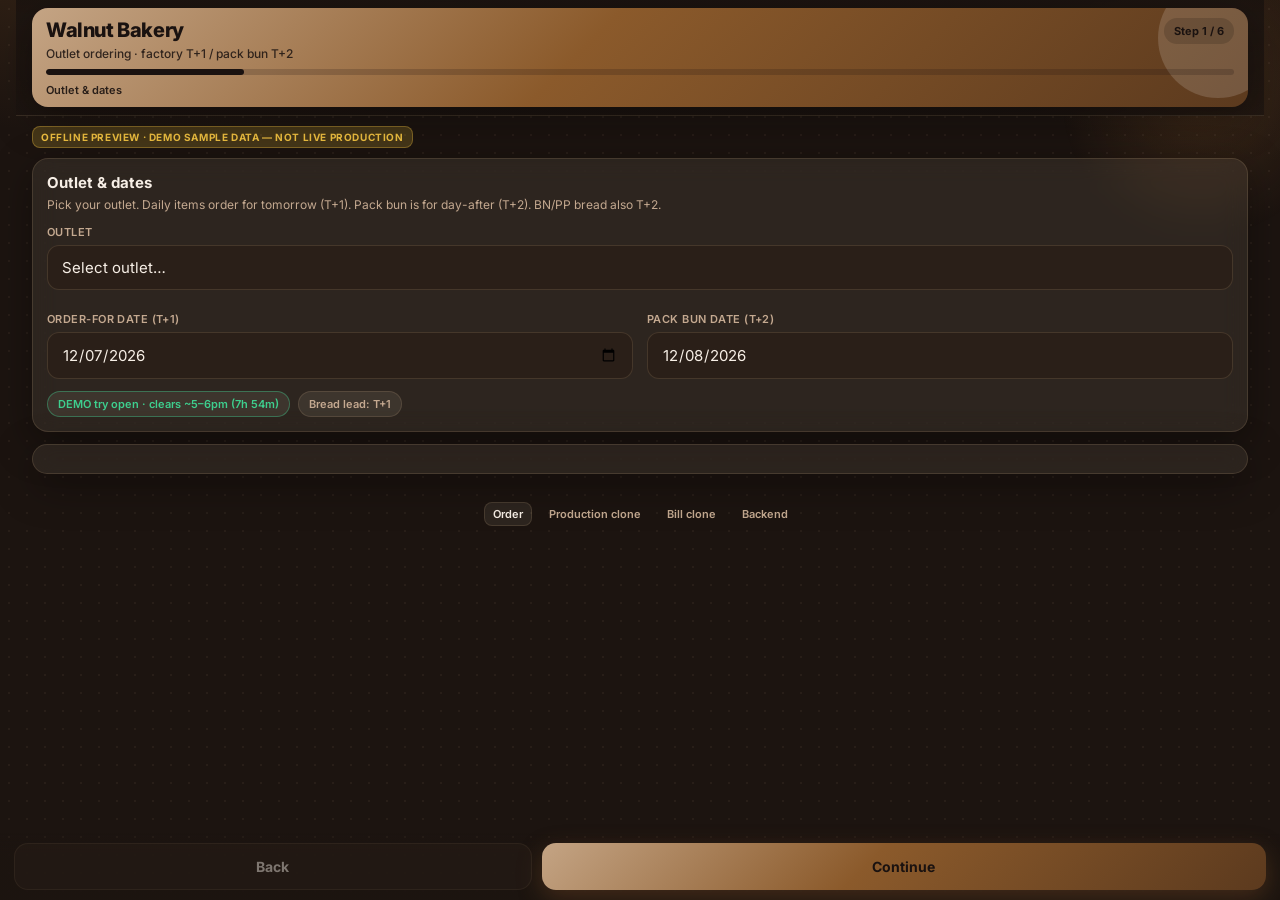
==== commit 1c054167: "DEMO clones of Production Sheet and Bill For Print fed by Order UI" ====
--- a/index.html
+++ b/index.html
@@ -462,9 +462,10 @@
     </main>
 
     <div class="site-nav" id="siteNav">
-      <a href="index.html" class="active">Order UI</a>
-      <a href="baker.html">Baker board</a>
-      <a href="backend.html">Backend inbox</a>
+      <a href="index.html" class="active">Order</a>
+      <a href="production.html">Production clone</a>
+      <a href="bill.html">Bill clone</a>
+      <a href="backend.html">Backend</a>
     </div>
 
     <nav class="bottom-nav" id="bottomNav">
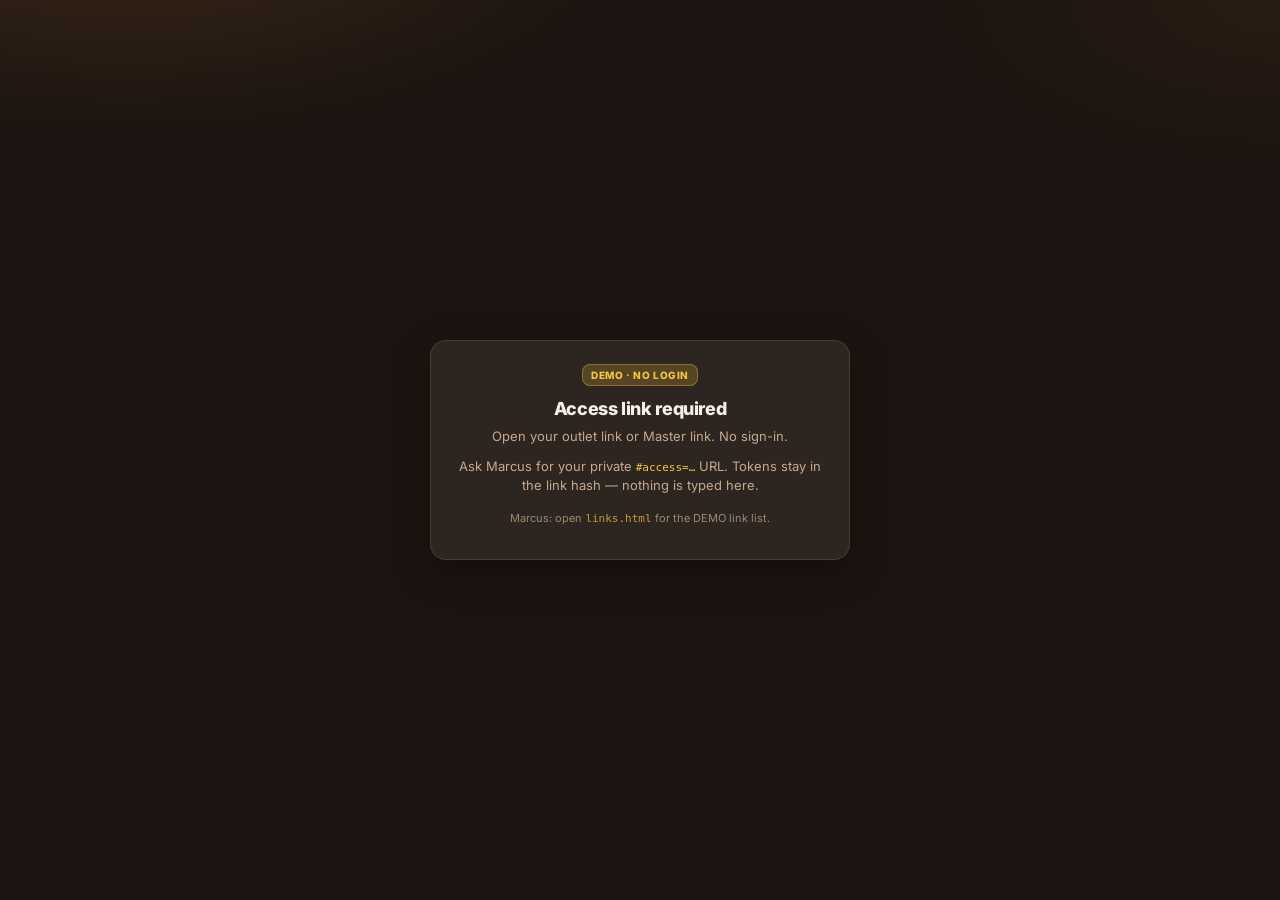
==== commit 8b74586b: "Ai-Cha-style per-outlet access links + master gate" ====
--- a/index.html
+++ b/index.html
@@ -98,6 +98,12 @@
 .site-nav{display:flex;flex-wrap:wrap;gap:8px;justify-content:center;padding:8px 14px 4px;font-size:11px;font-weight:600}
 .site-nav a{color:var(--muted);text-decoration:none;padding:4px 8px;border-radius:8px;border:1px solid transparent}
 .site-nav a:hover,.site-nav a.active{color:var(--ink);border-color:var(--line);background:var(--card)}
+
+.outlet-locked{display:flex;align-items:center;gap:10px;padding:12px 14px;border-radius:12px;border:1px solid var(--line);background:var(--card-solid);font-size:14px;font-weight:700}
+.outlet-locked .code{font-family:ui-monospace,SFMono-Regular,Menlo,monospace;color:var(--warn);font-size:12px}
+.outlet-locked .muted{font-size:11px;font-weight:600;color:var(--muted)}
+select.outlet-disabled{opacity:.55;pointer-events:none}
+
 .summary-box{background:var(--card-solid);border:1px dashed var(--line);border-radius:14px;padding:14px;font-size:13px;line-height:1.5}
 .summary-box .row{display:flex;justify-content:space-between;gap:8px;padding:6px 0;border-bottom:1px solid var(--line)}
 .summary-box .row:last-child{border-bottom:0}
@@ -324,6 +330,7 @@
           <div class="form-grid">
             <div class="field-gap form-span-2">
               <label class="field">Outlet</label>
+              <div id="outletLocked" class="outlet-locked hidden"></div>
               <select id="outletSelect"></select>
             </div>
             <div class="field-gap">
@@ -463,9 +470,10 @@
 
     <div class="site-nav" id="siteNav">
       <a href="index.html" class="active">Order</a>
-      <a href="production.html">Production clone</a>
-      <a href="bill.html">Bill clone</a>
-      <a href="backend.html">Backend</a>
+      <a href="production.html" data-master-only>Production clone</a>
+      <a href="bill.html" data-master-only>Bill clone</a>
+      <a href="backend.html" data-master-only>Backend</a>
+      <a href="links.html" data-master-only>All links</a>
     </div>
 
     <nav class="bottom-nav" id="bottomNav">
@@ -475,7 +483,7 @@
   </div>
   <div class="toast" id="toast"></div>
 
-
+  <script src="access.js"></script>
 <script>
 /* OFFLINE DEMO MOCK — mirrors Code.gs DEMO APIs. SAMPLE quantities only. */
 window.MOCK = (function () {
@@ -1431,6 +1439,11 @@
   }
 
   function boot() {
+    if (!window.WalnutAccess || !WalnutAccess.requireOutletOrMaster()) return;
+    var accessRole = WalnutAccess.role();
+    var lockedOutlet = WalnutAccess.outletCode();
+    state.accessRole = accessRole;
+    state.lockedOutlet = lockedOutlet;
     $('btnBack').onclick = goBack;
     $('btnNext').onclick = goNext;
     $('prodSearch').oninput = function () { if (state.step === 1) renderProducts(); };
@@ -1464,6 +1477,7 @@
     api('getBootstrap', [], function (boot) {
       state.bootstrap = boot || { outlets: [], demoMode: true };
       var sel = $('outletSelect');
+      var locked = $('outletLocked');
       sel.innerHTML = '<option value="">Select outlet…</option>';
       (state.bootstrap.outlets || []).forEach(function (o) {
         var opt = document.createElement('option');
@@ -1472,7 +1486,27 @@
         sel.appendChild(opt);
       });
       sel.onchange = onOutletChange;
+      if (state.accessRole === 'outlet' && state.lockedOutlet) {
+        sel.value = state.lockedOutlet;
+        sel.classList.add('outlet-disabled');
+        sel.disabled = true;
+        sel.style.display = 'none';
+        if (locked) {
+          locked.classList.remove('hidden');
+          var oName = '';
+          (state.bootstrap.outlets || []).forEach(function (o) {
+            if (o.code === state.lockedOutlet) oName = o.name;
+          });
+          locked.innerHTML = '<div><div>Ordering as: ' + (oName || state.lockedOutlet) +
+            ' <span class="code">' + state.lockedOutlet + '</span></div>' +
+            '<div class="muted">Outlet locked by your access link — cannot switch</div></div>';
+        }
+        onOutletChange();
+      } else if (locked) {
+        locked.classList.add('hidden');
+      }
       if (state.bootstrap.demoMode === false) $('demoBadge').classList.add('hidden');
+      try { WalnutAccess.wireNav(document); WalnutAccess.applyNavVisibility(); } catch (eNav) {}
       renderStep();
     });
   }
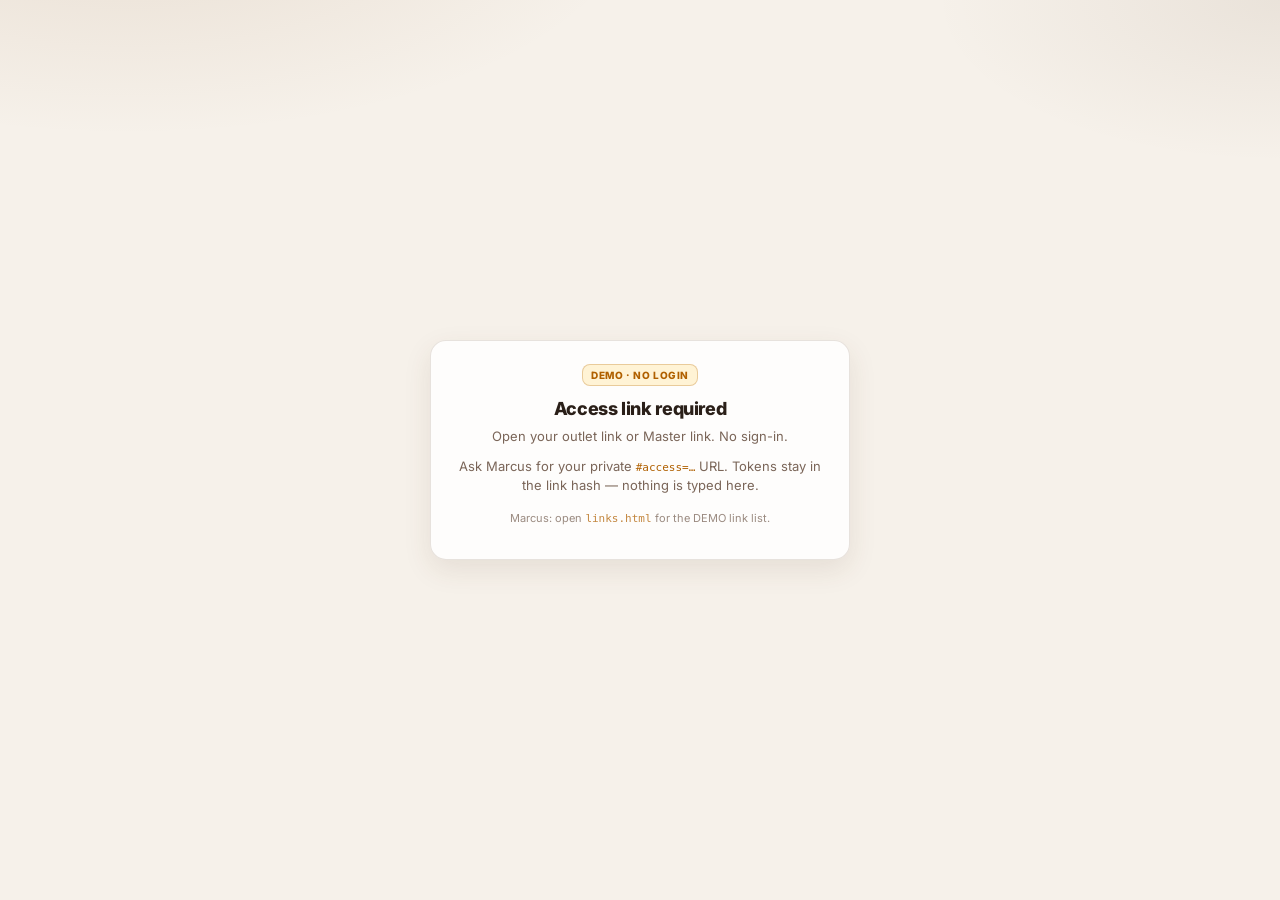
==== commit 82094f9b: "Light tone theme across DEMO pages" ====
--- a/index.html
+++ b/index.html
@@ -9,19 +9,19 @@
 @import url('https://fonts.googleapis.com/css2?family=Inter:wght@400;500;600;700;800&display=swap');
 
 :root {
-  --bg: #1c1410;
+  --bg: #f6f1ea;
   --brand: #8b5a2b;
   --brand2: #5c3a1e;
-  --brand-grad: linear-gradient(135deg, #c4a484 0%, #8b5a2b 45%, #5c3a1e 100%);
-  --card: rgba(255,236,210,.08);
-  --card-solid: #2a1f18;
-  --ink: #f7efe6;
-  --muted: #c4a990;
-  --line: rgba(210,180,140,.16);
-  --ok: #3ecf8e;
-  --warn: #f5c542;
-  --danger: #f07178;
-  --shadow: 0 12px 40px rgba(0,0,0,.35);
+  --brand-grad: linear-gradient(135deg, #e8d5c4 0%, #c4a484 45%, #8b5a2b 100%);
+  --card: rgba(255,255,255,.72);
+  --card-solid: #ffffff;
+  --ink: #2a1f18;
+  --muted: #7a6558;
+  --line: rgba(92,58,30,.14);
+  --ok: #1f9d63;
+  --warn: #b06000;
+  --danger: #c62828;
+  --shadow: 0 10px 28px rgba(92,58,30,.10);
   --radius: 16px;
   --ease: cubic-bezier(.22,1,.36,1);
   --nav-h: 76px;
@@ -29,10 +29,10 @@
 
 *{box-sizing:border-box;-webkit-tap-highlight-color:transparent}
 html,body{margin:0;padding:0;min-height:100%;font-family:Inter,system-ui,-apple-system,Segoe UI,Roboto,sans-serif;background:var(--bg);color:var(--ink)}
-body{background:radial-gradient(ellipse 80% 50% at 10% -10%,color-mix(in srgb,var(--brand) 28%,transparent),transparent 50%),radial-gradient(ellipse 60% 40% at 100% 0%,color-mix(in srgb,var(--brand2) 20%,transparent),transparent 45%),var(--bg)}
+body{background:radial-gradient(ellipse 80% 50% at 10% -10%,color-mix(in srgb,var(--brand) 12%,transparent),transparent 50%),radial-gradient(ellipse 60% 40% at 100% 0%,color-mix(in srgb,var(--brand2) 8%,transparent),transparent 45%),var(--bg)}
 .bg-decor{pointer-events:none;position:fixed;inset:0;max-width:430px;margin:0 auto;z-index:0;overflow:hidden}
-.bg-decor::before{content:'';position:absolute;width:280px;height:280px;border-radius:50%;background:radial-gradient(circle,color-mix(in srgb,var(--brand) 25%,transparent),transparent 70%);top:-40px;right:-60px}
-.bg-decor::after{content:'';position:absolute;inset:0;opacity:.07;background-image:radial-gradient(circle,var(--muted) 1px,transparent 1px);background-size:18px 18px}
+.bg-decor::before{content:'';position:absolute;width:280px;height:280px;border-radius:50%;background:radial-gradient(circle,color-mix(in srgb,var(--brand) 14%,transparent),transparent 70%);top:-40px;right:-60px}
+.bg-decor::after{content:'';position:absolute;inset:0;opacity:.05;background-image:radial-gradient(circle,var(--muted) 1px,transparent 1px);background-size:18px 18px}
 .app{max-width:430px;margin:0 auto;min-height:100dvh;position:relative;z-index:1;padding-bottom:calc(var(--nav-h) + 18px)}
 .sticky-top{position:sticky;top:0;z-index:40;backdrop-filter:blur(16px);-webkit-backdrop-filter:blur(16px);background:linear-gradient(180deg,color-mix(in srgb,var(--bg) 92%,transparent),color-mix(in srgb,var(--bg) 72%,transparent));padding:10px 14px 12px;border-bottom:1px solid var(--line)}
 .hero{background:var(--brand-grad);border-radius:var(--radius);padding:16px 16px 14px;color:#1a1210;box-shadow:var(--shadow);position:relative;overflow:hidden}
@@ -45,7 +45,7 @@
 .progress-track{height:6px;background:rgba(26,18,16,.2);border-radius:99px;overflow:hidden}
 .progress-fill{height:100%;width:16%;background:#1a1210;border-radius:99px;transition:width .4s var(--ease)}
 .steps-label{margin-top:8px;font-size:11px;font-weight:600;opacity:.9}
-.demo-badge{display:inline-flex;margin:10px 14px 0;font-size:10px;font-weight:700;letter-spacing:.06em;text-transform:uppercase;background:rgba(245,197,66,.2);color:var(--warn);border:1px solid rgba(245,197,66,.35);padding:4px 8px;border-radius:8px}
+.demo-badge{display:inline-flex;margin:10px 14px 0;font-size:10px;font-weight:700;letter-spacing:.06em;text-transform:uppercase;background:rgba(255,236,180,.55);color:var(--warn);border:1px solid rgba(176,96,0,.28);padding:4px 8px;border-radius:8px}
 .main{padding:12px 14px 24px}
 .panel{display:none;animation:rise .45s var(--ease) both}
 .panel.active{display:block}
@@ -93,7 +93,7 @@
 .week-grid tr.inactive .dash{display:block;text-align:center;font-weight:700}
 .week-grid tr.total-row td{font-weight:800;border-top:2px solid var(--line);background:color-mix(in srgb,var(--brand) 10%,transparent)}
 .week-grid input.qty:disabled{opacity:.55;cursor:not-allowed;background:color-mix(in srgb,var(--card) 60%,transparent)}
-.demo-toggle{display:flex;align-items:center;gap:8px;margin:10px 0 0;padding:8px 10px;border-radius:10px;border:1px dashed rgba(245,197,66,.4);background:rgba(245,197,66,.08);font-size:11px;color:var(--warn);font-weight:600}
+.demo-toggle{display:flex;align-items:center;gap:8px;margin:10px 0 0;padding:8px 10px;border-radius:10px;border:1px dashed rgba(176,96,0,.35);background:rgba(255,236,180,.35);font-size:11px;color:var(--warn);font-weight:600}
 .demo-toggle input{width:auto;accent-color:var(--brand)}
 .site-nav{display:flex;flex-wrap:wrap;gap:8px;justify-content:center;padding:8px 14px 4px;font-size:11px;font-weight:600}
 .site-nav a{color:var(--muted);text-decoration:none;padding:4px 8px;border-radius:8px;border:1px solid transparent}
@@ -122,8 +122,8 @@
 .btn-primary{background:var(--brand-grad);color:#1a1210;box-shadow:0 8px 24px color-mix(in srgb,var(--brand) 35%,transparent)}
 .toast{position:fixed;left:50%;bottom:calc(var(--nav-h) + 16px);transform:translateX(-50%) translateY(20px);max-width:380px;width:calc(100% - 32px);padding:12px 16px;border-radius:14px;font-size:13px;font-weight:600;z-index:60;opacity:0;pointer-events:none;transition:all .35s var(--ease);box-shadow:var(--shadow)}
 .toast.show{opacity:1;transform:translateX(-50%) translateY(0)}
-.toast.ok{background:#14532d;color:#bbf7d0;border:1px solid #22c55e}
-.toast.err{background:#450a0a;color:#fecaca;border:1px solid #ef4444}
+.toast.ok{background:#e8f8ef;color:#14532d;border:1px solid #1f9d63}
+.toast.err{background:#fdecea;color:#8b1515;border:1px solid #c62828}
 .done-card{text-align:center;padding:28px 18px}
 .done-card .check{width:64px;height:64px;margin:0 auto 14px;border-radius:50%;background:var(--brand-grad);display:grid;place-items:center;font-size:30px;color:#1a1210;box-shadow:var(--shadow);animation:rise .5s var(--ease)}
 .done-card h2{margin:0 0 6px;font-size:20px}
@@ -143,7 +143,7 @@
 .sheet-sticky .lead{font-weight:700;opacity:.85;letter-spacing:.02em;text-transform:none;font-size:10px}
 .sheet-row{display:grid;grid-template-columns:1fr auto;gap:8px;align-items:center;padding:8px 18px;border-bottom:1px solid var(--line);min-height:40px}
 .sheet-row:last-child{border-bottom:0}
-.sheet-row:nth-child(even){background:rgba(255,255,255,.02)}
+.sheet-row:nth-child(even){background:rgba(92,58,30,.03)}
 .sheet-row .name{font-size:12px;font-weight:600;line-height:1.25;min-width:0}
 .sheet-row.filled .name{color:var(--ink)}
 .sheet-row.filled{background:color-mix(in srgb,var(--brand) 10%,transparent)}
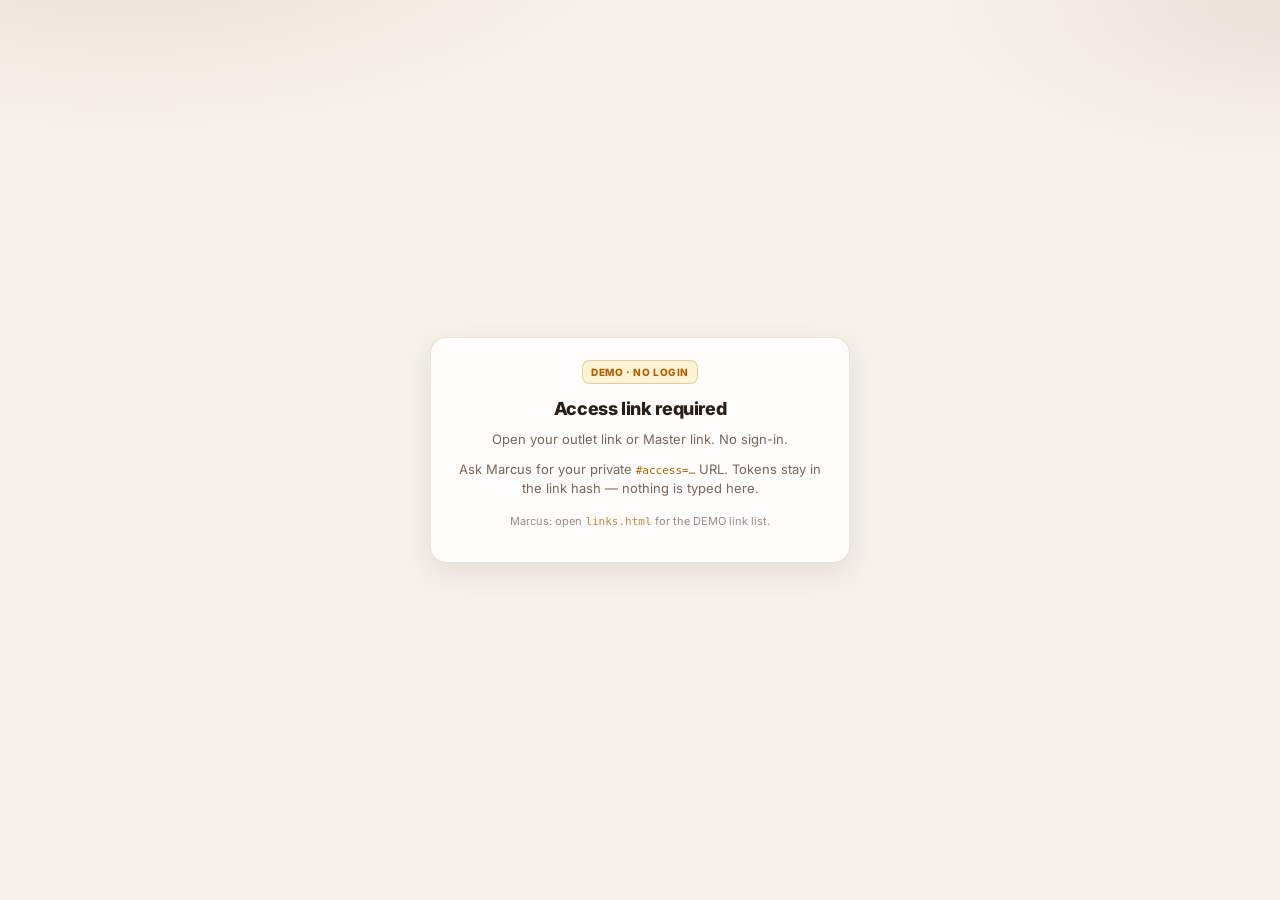
==== commit c376de60: "Clean one-page Place order UI (Ai-Cha concept)" ====
--- a/index.html
+++ b/index.html
@@ -3,295 +3,184 @@
 <head>
   <meta charset="UTF-8" />
   <meta name="viewport" content="width=device-width, initial-scale=1, viewport-fit=cover" />
-  <title>Walnut Bakery · Outlet Order (Preview DEMO)</title>
+  <title>Walnut · Outlet Order (DEMO)</title>
   <style>
-
 @import url('https://fonts.googleapis.com/css2?family=Inter:wght@400;500;600;700;800&display=swap');
-
 :root {
-  --bg: #f6f1ea;
-  --brand: #8b5a2b;
-  --brand2: #5c3a1e;
-  --brand-grad: linear-gradient(135deg, #e8d5c4 0%, #c4a484 45%, #8b5a2b 100%);
-  --card: rgba(255,255,255,.72);
-  --card-solid: #ffffff;
-  --ink: #2a1f18;
-  --muted: #7a6558;
-  --line: rgba(92,58,30,.14);
-  --ok: #1f9d63;
-  --warn: #b06000;
-  --danger: #c62828;
-  --shadow: 0 10px 28px rgba(92,58,30,.10);
-  --radius: 16px;
-  --ease: cubic-bezier(.22,1,.36,1);
-  --nav-h: 76px;
+  --bg: #f6f1ea; --brand: #8b5a2b; --brand2: #5c3a1e;
+  --brand-grad: linear-gradient(135deg, #c4a484 0%, #8b5a2b 55%, #5c3a1e 100%);
+  --card: #ffffff; --card-solid: #ffffff; --ink: #192326; --muted: #6b7280;
+  --line: #e1e5e8; --ok: #1f9d63; --warn: #b06000; --danger: #c62828;
+  --shadow: 0 8px 24px rgba(25,35,38,.06); --radius: 14px;
+  --ease: cubic-bezier(.22,1,.36,1); --shell-max: 1100px;
+  --accent-wash: rgba(139,90,43,.12);
 }
-
 *{box-sizing:border-box;-webkit-tap-highlight-color:transparent}
-html,body{margin:0;padding:0;min-height:100%;font-family:Inter,system-ui,-apple-system,Segoe UI,Roboto,sans-serif;background:var(--bg);color:var(--ink)}
-body{background:radial-gradient(ellipse 80% 50% at 10% -10%,color-mix(in srgb,var(--brand) 12%,transparent),transparent 50%),radial-gradient(ellipse 60% 40% at 100% 0%,color-mix(in srgb,var(--brand2) 8%,transparent),transparent 45%),var(--bg)}
-.bg-decor{pointer-events:none;position:fixed;inset:0;max-width:430px;margin:0 auto;z-index:0;overflow:hidden}
-.bg-decor::before{content:'';position:absolute;width:280px;height:280px;border-radius:50%;background:radial-gradient(circle,color-mix(in srgb,var(--brand) 14%,transparent),transparent 70%);top:-40px;right:-60px}
-.bg-decor::after{content:'';position:absolute;inset:0;opacity:.05;background-image:radial-gradient(circle,var(--muted) 1px,transparent 1px);background-size:18px 18px}
-.app{max-width:430px;margin:0 auto;min-height:100dvh;position:relative;z-index:1;padding-bottom:calc(var(--nav-h) + 18px)}
-.sticky-top{position:sticky;top:0;z-index:40;backdrop-filter:blur(16px);-webkit-backdrop-filter:blur(16px);background:linear-gradient(180deg,color-mix(in srgb,var(--bg) 92%,transparent),color-mix(in srgb,var(--bg) 72%,transparent));padding:10px 14px 12px;border-bottom:1px solid var(--line)}
-.hero{background:var(--brand-grad);border-radius:var(--radius);padding:16px 16px 14px;color:#1a1210;box-shadow:var(--shadow);position:relative;overflow:hidden}
-.hero::after{content:'';position:absolute;width:120px;height:120px;border-radius:50%;background:rgba(255,255,255,.15);right:-30px;top:-30px}
-.hero-row{display:flex;justify-content:space-between;gap:10px;position:relative;z-index:1}
-.hero h1{margin:0;font-size:18px;font-weight:800;letter-spacing:-.02em}
-.hero .sub{margin:4px 0 0;font-size:12px;font-weight:500;opacity:.85}
-.step-pill{flex-shrink:0;background:rgba(26,18,16,.18);font-size:11px;font-weight:700;padding:6px 10px;border-radius:999px;height:fit-content}
-.progress-wrap{margin-top:12px;position:relative;z-index:1}
-.progress-track{height:6px;background:rgba(26,18,16,.2);border-radius:99px;overflow:hidden}
-.progress-fill{height:100%;width:16%;background:#1a1210;border-radius:99px;transition:width .4s var(--ease)}
-.steps-label{margin-top:8px;font-size:11px;font-weight:600;opacity:.9}
-.demo-badge{display:inline-flex;margin:10px 14px 0;font-size:10px;font-weight:700;letter-spacing:.06em;text-transform:uppercase;background:rgba(255,236,180,.55);color:var(--warn);border:1px solid rgba(176,96,0,.28);padding:4px 8px;border-radius:8px}
-.main{padding:12px 14px 24px}
-.panel{display:none;animation:rise .45s var(--ease) both}
-.panel.active{display:block}
-@keyframes rise{from{opacity:0;transform:translateY(12px)}to{opacity:1;transform:none}}
-.glass{background:var(--card);border:1px solid var(--line);border-radius:var(--radius);padding:14px;box-shadow:var(--shadow);backdrop-filter:blur(12px);-webkit-backdrop-filter:blur(12px)}
-.glass+.glass{margin-top:12px}
-.glass h2{margin:0 0 4px;font-size:15px;font-weight:700}
-.hint{margin:0 0 12px;font-size:12px;color:var(--muted);line-height:1.45}
+html,body{margin:0;padding:0;min-height:100%;font-family:Inter,system-ui,-apple-system,Segoe UI,Roboto,sans-serif;background:var(--bg);color:var(--ink);font-size:15px;line-height:1.45}
+.bg-decor{display:none}
+.app{max-width:var(--shell-max);margin:0 auto;min-height:100dvh;position:relative;z-index:1;padding:0 20px 48px}
+.shell-top{display:flex;align-items:center;justify-content:space-between;gap:16px;padding:14px 0;position:sticky;top:0;z-index:40;backdrop-filter:blur(12px);-webkit-backdrop-filter:blur(12px);background:color-mix(in srgb,var(--bg) 88%,transparent)}
+.brand{display:flex;align-items:center;gap:10px;min-width:0}
+.brand-mark{width:36px;height:36px;border-radius:10px;flex-shrink:0;background:var(--brand);color:#fff;display:grid;place-items:center;font-weight:800;font-size:15px;letter-spacing:-.02em;box-shadow:0 4px 12px rgba(139,90,43,.28)}
+.brand-text{display:flex;flex-direction:column;line-height:1.15;min-width:0}
+.brand-text .name{font-size:16px;font-weight:800;color:var(--ink);letter-spacing:-.02em}
+.brand-text .tag{font-size:10px;font-weight:700;letter-spacing:.08em;text-transform:uppercase;color:var(--muted)}
+.shell-user{display:flex;align-items:center;gap:10px;flex-shrink:0}
+.shell-user .role{font-size:12px;font-weight:600;color:var(--muted);white-space:nowrap}
+.avatar{width:34px;height:34px;border-radius:50%;display:grid;place-items:center;background:rgba(139,90,43,.14);color:var(--brand2);font-size:11px;font-weight:800;border:1px solid rgba(139,90,43,.2)}
+.demo-pill{display:inline-flex;align-items:center;font-size:9px;font-weight:800;letter-spacing:.05em;text-transform:uppercase;background:rgba(255,236,180,.55);color:var(--warn);border:1px solid rgba(176,96,0,.28);padding:3px 7px;border-radius:999px;margin-left:6px}
+.shell-crumb{margin:18px 0 6px;font-size:11px;font-weight:700;letter-spacing:.08em;text-transform:uppercase;color:var(--brand)}
+.shell-hero{display:flex;align-items:flex-start;justify-content:space-between;gap:16px;margin-bottom:18px;flex-wrap:wrap}
+.shell-hero h1{margin:0;font-size:clamp(26px,4vw,34px);font-weight:800;letter-spacing:-.03em;color:var(--ink);line-height:1.15}
+.shell-hero .sub{margin:6px 0 0;font-size:14px;color:var(--muted);font-weight:500}
+.btn-cta{border:0;border-radius:12px;padding:12px 18px;font-size:14px;font-weight:700;font-family:inherit;cursor:pointer;background:var(--brand);color:#fff;box-shadow:0 8px 20px rgba(139,90,43,.28);white-space:nowrap;transition:transform .15s var(--ease),opacity .2s}
+.btn-cta:active{transform:scale(.98)}.btn-cta:hover{background:var(--brand2)}
+.status-row{display:grid;grid-template-columns:repeat(4,minmax(0,1fr));gap:12px;margin-bottom:18px}
+.status-card{background:var(--card);border:1px solid var(--line);border-radius:var(--radius);padding:14px 14px 12px;box-shadow:var(--shadow);position:relative;min-height:92px}
+.status-card .ico{width:32px;height:32px;border-radius:10px;display:grid;place-items:center;font-size:15px;margin-bottom:8px}
+.status-card .ico.o{background:#fff1e6;color:#c45c12}.status-card .ico.p{background:#f3e8ff;color:#7c3aed}
+.status-card .ico.b{background:#e8f1ff;color:#2563eb}.status-card .ico.g{background:#e7f8ef;color:#15803d}
+.status-card .label{font-size:12px;font-weight:600;color:var(--muted);margin:0 0 4px}
+.status-card .count{font-size:26px;font-weight:800;letter-spacing:-.03em;color:var(--ink);line-height:1}
+.status-card .idx{position:absolute;right:12px;bottom:10px;font-size:11px;font-weight:700;color:#c5c9ce}
+.tabs-bar{display:flex;align-items:center;gap:6px;margin-bottom:14px;min-width:0}
+.tabs-scroll{display:flex;align-items:center;gap:4px;overflow-x:auto;-webkit-overflow-scrolling:touch;scrollbar-width:thin;flex:1;min-width:0;padding-bottom:2px}
+.tab-btn{border:0;background:transparent;color:var(--muted);font-family:inherit;font-size:13px;font-weight:600;padding:8px 12px;border-radius:10px;cursor:pointer;white-space:nowrap;flex-shrink:0}
+.tab-btn:hover{color:var(--ink);background:rgba(25,35,38,.04)}
+.tab-btn.active{background:var(--accent-wash);color:var(--brand2);font-weight:700}
+.tab-refresh{width:34px;height:34px;border-radius:10px;border:1px solid var(--line);background:var(--card);color:var(--muted);cursor:pointer;flex-shrink:0;display:grid;place-items:center;font-size:14px}
+.tab-refresh:hover{color:var(--brand)}
+.tab-panel{display:none;animation:rise .35s var(--ease) both}.tab-panel.active{display:block}
+@keyframes rise{from{opacity:0;transform:translateY(8px)}to{opacity:1;transform:none}}
+.content-card{background:var(--card);border:1px solid var(--line);border-radius:var(--radius);padding:22px 22px 20px;box-shadow:var(--shadow)}
+.content-card .card-head{display:flex;align-items:flex-start;justify-content:space-between;gap:12px;margin-bottom:14px}
+.content-card .card-head h2{margin:0;font-size:18px;font-weight:800;letter-spacing:-.02em}
+.content-card .card-head .hint{margin:4px 0 0;font-size:13px;color:var(--muted)}
+.place-card{padding:28px 28px 24px}
+.place-title{margin:0;font-size:clamp(22px,3vw,28px);font-weight:800;letter-spacing:-.03em;color:var(--ink)}
+.place-sub{margin:8px 0 0;font-size:14px;color:var(--muted);font-weight:500;line-height:1.5}
+.place-meta{display:grid;grid-template-columns:1fr 1fr;gap:16px 20px;margin:22px 0 8px}
+.place-meta .field-gap{margin-bottom:0}
+.hint{margin:0 0 12px;font-size:13px;color:var(--muted);line-height:1.45}
 .field{display:block;font-size:11px;font-weight:600;color:var(--muted);text-transform:uppercase;letter-spacing:.04em;margin-bottom:6px}
-.field-gap{margin-bottom:12px}
+.field-gap{margin-bottom:14px}
 select,input[type=text],input[type=date],input[type=number],input[type=tel],input[type=search],textarea{width:100%;appearance:none;background:var(--card-solid);border:1px solid var(--line);color:var(--ink);border-radius:12px;padding:12px 14px;font-size:15px;font-family:inherit;outline:none}
-select:focus,input:focus,textarea:focus{border-color:var(--brand)}
+select:focus,input:focus,textarea:focus{border-color:var(--brand);box-shadow:0 0 0 3px rgba(139,90,43,.12)}
 textarea{resize:vertical}
-.cutoff-badge{display:inline-flex;align-items:center;gap:6px;font-size:11px;font-weight:600;padding:5px 10px;border-radius:999px;border:1px solid var(--line);background:var(--card);color:var(--muted)}
+.cutoff-badge{display:inline-flex;align-items:center;gap:6px;font-size:11px;font-weight:600;padding:5px 10px;border-radius:999px;border:1px solid var(--line);background:#faf8f5;color:var(--muted)}
 .cutoff-badge.open{color:var(--ok);border-color:color-mix(in srgb,var(--ok) 40%,transparent)}
 .cutoff-badge.locked{color:var(--danger);border-color:color-mix(in srgb,var(--danger) 40%,transparent)}
-.search{margin-bottom:12px}
-.table-scroll{overflow:auto;max-height:52vh;border-radius:12px;border:1px solid var(--line);background:var(--card-solid)}
-.float-table{width:100%;border-collapse:separate;border-spacing:0;font-size:12px}
-.float-table th{text-align:left;font-size:10px;text-transform:uppercase;letter-spacing:.05em;color:var(--muted);padding:8px 6px;border-bottom:1px solid var(--line);position:sticky;top:0;background:var(--card-solid)}
-.float-table td{padding:8px 6px;border-bottom:1px solid var(--line);vertical-align:middle}
+.badge-row{display:flex;gap:8px;flex-wrap:wrap;align-items:center;margin:4px 0 18px}
+.outlet-locked{display:flex;align-items:center;gap:10px;padding:12px 14px;border-radius:12px;border:1px solid var(--line);background:#faf8f5;font-size:14px;font-weight:700}
+.outlet-locked .code{font-family:ui-monospace,SFMono-Regular,Menlo,monospace;color:var(--warn);font-size:12px}
+.outlet-locked .muted{font-size:11px;font-weight:600;color:var(--muted)}
+select.outlet-disabled{opacity:.55;pointer-events:none}
+.order-sec{margin-top:20px;padding-top:20px;border-top:1px solid var(--line)}
+.sec-head{display:flex;align-items:flex-start;justify-content:space-between;gap:12px;margin-bottom:10px;flex-wrap:wrap}
+.sec-head h3{margin:0;font-size:17px;font-weight:800;letter-spacing:-.02em;color:var(--ink)}
+.sec-head .sec-hint{margin:4px 0 0;font-size:13px;color:var(--muted);font-weight:500}
+.sec-pill{flex-shrink:0;font-size:11px;font-weight:700;padding:5px 10px;border-radius:999px;background:var(--accent-wash);color:var(--brand2)}
+.line-total{flex-shrink:0;font-size:11px;font-weight:700;padding:5px 10px;border-radius:999px;background:#faf8f5;border:1px solid var(--line);color:var(--muted);white-space:nowrap}
+.line-total.has{color:#fff;background:var(--brand);border-color:transparent}
+.search-opt{margin-bottom:10px}.search-opt input{padding:10px 14px;font-size:14px;border-radius:10px}
+.sheet-scroll{overflow:auto;max-height:min(56vh,520px);border-radius:12px;border:1px solid var(--line);background:var(--card-solid);-webkit-overflow-scrolling:touch}
+.sheet-sec{margin:0}
+.sheet-sticky{position:sticky;top:0;z-index:5;padding:10px 18px;font-size:11px;font-weight:800;letter-spacing:.06em;text-transform:uppercase;color:var(--brand2);background:#faf8f5;border-bottom:1px solid var(--line);display:flex;justify-content:space-between;align-items:center;gap:8px}
+.sheet-sticky .lead{font-weight:700;opacity:.75;letter-spacing:.02em;text-transform:none;font-size:11px;color:var(--muted)}
+.sheet-row{display:grid;grid-template-columns:1fr auto;gap:10px;align-items:center;padding:12px 18px;border-bottom:1px solid var(--line);min-height:48px}
+.sheet-row:last-child{border-bottom:0}.sheet-row:nth-child(even){background:rgba(25,35,38,.015)}
+.sheet-row .name{font-size:14px;font-weight:600;line-height:1.3;min-width:0}
+.sheet-row.filled{background:color-mix(in srgb,var(--brand) 8%,transparent)}
+.qty-cell{display:flex;align-items:center;gap:4px}
+.qty-mini{width:30px;height:30px;border-radius:8px;border:1px solid var(--line);background:var(--card);color:var(--muted);font-size:16px;font-weight:600;cursor:pointer;font-family:inherit;line-height:1;padding:0;flex-shrink:0}
+.qty-mini:active{transform:scale(.94)}
+input.sheet-qty{width:56px;text-align:center;padding:8px 4px;font-size:15px;font-weight:700;border-radius:8px;appearance:textfield;-moz-appearance:textfield}
+input.sheet-qty::-webkit-outer-spin-button,input.sheet-qty::-webkit-inner-spin-button{-webkit-appearance:none;margin:0}
+.sheet-empty{padding:28px 16px;text-align:center;color:var(--muted);font-size:13px}
+.daily-foot{display:flex;justify-content:space-between;align-items:center;gap:8px;margin-top:10px;padding:10px 12px;border-radius:10px;border:1px solid var(--line);background:#faf8f5;font-size:13px;font-weight:600}
+.daily-foot .muted{color:var(--muted);font-weight:500;font-size:12px}.daily-foot .count{font-weight:800}
+.table-scroll{overflow:auto;border-radius:12px;border:1px solid var(--line);background:var(--card-solid)}
+.float-table{width:100%;border-collapse:separate;border-spacing:0;font-size:13px}
+.float-table th{text-align:left;font-size:10px;text-transform:uppercase;letter-spacing:.05em;color:var(--muted);padding:10px 10px;border-bottom:1px solid var(--line);position:sticky;top:0;background:var(--card-solid)}
+.float-table td{padding:10px;border-bottom:1px solid var(--line);vertical-align:middle}
 .float-table tr:last-child td{border-bottom:0}
-#packBunTable th:first-child,#packBunTable td:first-child{padding-left:18px;overflow-wrap:anywhere}
-#packBunTable th:last-child,#packBunTable td:last-child{padding-right:18px}
-.float-table .delta-pos{color:var(--ok);font-weight:700}
-.float-table .delta-neg{color:var(--danger);font-weight:700}
-.float-table input.qty{width:56px;padding:8px 6px;text-align:center;font-weight:700;font-size:13px}
+#packBunTable th:first-child,#packBunTable td:first-child{padding-left:16px;overflow-wrap:anywhere}
+#packBunTable th:last-child,#packBunTable td:last-child{padding-right:16px}
+.float-table .delta-pos{color:var(--ok);font-weight:700}.float-table .delta-neg{color:var(--danger);font-weight:700}
+.float-table input.qty{width:64px;padding:8px 6px;text-align:center;font-weight:700;font-size:14px}
 .week-grid{overflow-x:auto;border-radius:12px;border:1px solid var(--line);background:var(--card-solid)}
 .week-grid table{min-width:520px;width:100%;border-collapse:separate;border-spacing:0;font-size:12px}
 .week-grid th,.week-grid td{padding:8px 6px;border-bottom:1px solid var(--line)}
 .week-grid th{font-size:10px;text-transform:uppercase;color:var(--muted);position:sticky;top:0;background:var(--card-solid)}
 .week-grid input.qty{width:44px;padding:6px 2px;font-size:12px;text-align:center;font-weight:700}
-.week-block{margin-bottom:14px}
-.week-block:last-child{margin-bottom:0}
+.week-block{margin-bottom:16px}.week-block:last-child{margin-bottom:0}
 .week-block-head{display:flex;flex-wrap:wrap;align-items:center;justify-content:space-between;gap:8px;margin-bottom:8px}
-.week-block-head h3{margin:0;font-size:13px;font-weight:800}
+.week-block-head h4{margin:0;font-size:14px;font-weight:800}
 .week-lock-pill{font-size:10px;font-weight:800;letter-spacing:.04em;text-transform:uppercase;padding:4px 8px;border-radius:999px;border:1px solid var(--line)}
 .week-lock-pill.locked{color:var(--danger);border-color:color-mix(in srgb,var(--danger) 40%,transparent);background:color-mix(in srgb,var(--danger) 12%,transparent)}
 .week-lock-pill.open{color:var(--ok);border-color:color-mix(in srgb,var(--ok) 40%,transparent);background:color-mix(in srgb,var(--ok) 12%,transparent)}
-.week-outlet-label{font-size:12px;font-weight:700;color:var(--ink);margin:0 0 8px}
-.week-instruction{font-size:11px;color:var(--muted);margin:0 0 8px;line-height:1.4;font-style:italic}
-.week-grid th .day-name{display:block}
-.week-grid th .day-date{display:block;font-size:9px;font-weight:600;text-transform:none;letter-spacing:0;opacity:.85;margin-top:2px}
-.week-grid tr.inactive td{color:var(--muted);opacity:.75}
-.week-grid tr.inactive .dash{display:block;text-align:center;font-weight:700}
+.week-outlet-label{font-size:13px;font-weight:700;color:var(--ink);margin:0 0 8px}
+.week-instruction{font-size:12px;color:var(--muted);margin:0 0 10px;line-height:1.4}
+.week-grid th .day-name{display:block}.week-grid th .day-date{display:block;font-size:9px;font-weight:600;text-transform:none;letter-spacing:0;opacity:.85;margin-top:2px}
+.week-grid tr.inactive td{color:var(--muted);opacity:.75}.week-grid tr.inactive .dash{display:block;text-align:center;font-weight:700}
 .week-grid tr.total-row td{font-weight:800;border-top:2px solid var(--line);background:color-mix(in srgb,var(--brand) 10%,transparent)}
-.week-grid input.qty:disabled{opacity:.55;cursor:not-allowed;background:color-mix(in srgb,var(--card) 60%,transparent)}
-.demo-toggle{display:flex;align-items:center;gap:8px;margin:10px 0 0;padding:8px 10px;border-radius:10px;border:1px dashed rgba(176,96,0,.35);background:rgba(255,236,180,.35);font-size:11px;color:var(--warn);font-weight:600}
+.week-grid input.qty:disabled{opacity:.55;cursor:not-allowed;background:#f5f5f5}
+.demo-toggle{display:flex;align-items:center;gap:8px;margin:10px 0 12px;padding:10px 12px;border-radius:10px;border:1px dashed rgba(176,96,0,.35);background:rgba(255,236,180,.35);font-size:12px;color:var(--warn);font-weight:600}
 .demo-toggle input{width:auto;accent-color:var(--brand)}
-.site-nav{display:flex;flex-wrap:wrap;gap:8px;justify-content:center;padding:8px 14px 4px;font-size:11px;font-weight:600}
-.site-nav a{color:var(--muted);text-decoration:none;padding:4px 8px;border-radius:8px;border:1px solid transparent}
-.site-nav a:hover,.site-nav a.active{color:var(--ink);border-color:var(--line);background:var(--card)}
-
-.outlet-locked{display:flex;align-items:center;gap:10px;padding:12px 14px;border-radius:12px;border:1px solid var(--line);background:var(--card-solid);font-size:14px;font-weight:700}
-.outlet-locked .code{font-family:ui-monospace,SFMono-Regular,Menlo,monospace;color:var(--warn);font-size:12px}
-.outlet-locked .muted{font-size:11px;font-weight:600;color:var(--muted)}
-select.outlet-disabled{opacity:.55;pointer-events:none}
-
-.summary-box{background:var(--card-solid);border:1px dashed var(--line);border-radius:14px;padding:14px;font-size:13px;line-height:1.5}
+.form-grid{display:grid;grid-template-columns:1fr 1fr;gap:12px 16px}
+.form-grid .form-span-2,.form-grid .span-2,.form-grid .full{grid-column:1/-1}
+.so-add-row{display:grid;grid-template-columns:1.1fr 1.4fr 70px 1fr auto;gap:10px;align-items:end;margin-bottom:12px}
+.so-lines{border:1px solid var(--line);border-radius:12px;overflow:hidden;background:var(--card-solid)}
+.so-line{display:grid;grid-template-columns:1fr auto auto;gap:10px;align-items:center;padding:12px 14px;border-bottom:1px solid var(--line);font-size:13px}
+.so-line:last-child{border-bottom:0}.so-line .name{font-weight:700}.so-line .meta{font-size:11px;color:var(--muted);font-weight:500;margin-top:2px}.so-line .qty{font-weight:800}
+.so-line .rm{border:0;background:transparent;color:var(--danger);font-weight:700;cursor:pointer;font-family:inherit;font-size:12px;padding:4px 8px}
+.so-empty{padding:18px;text-align:center;color:var(--muted);font-size:13px}
+.place-footer{display:flex;align-items:center;justify-content:space-between;gap:16px;flex-wrap:wrap;margin-top:28px;padding-top:20px;border-top:1px solid var(--line)}
+.place-footer .items-count{font-size:14px;font-weight:600;color:var(--muted)}.place-footer .items-count strong{color:var(--ink);font-weight:800}
+.btn{border:0;border-radius:14px;padding:14px 20px;font-size:15px;font-weight:700;font-family:inherit;cursor:pointer;transition:transform .15s var(--ease),opacity .2s}
+.btn:active{transform:scale(.98)}.btn:disabled{opacity:.45;cursor:not-allowed}
+.btn-ghost{background:var(--card-solid);color:var(--ink);border:1px solid var(--line)}
+.btn-primary{background:var(--brand);color:#fff;box-shadow:0 8px 24px rgba(139,90,43,.28)}.btn-primary:hover{background:var(--brand2)}
+.btn-sm{padding:10px 14px;font-size:13px;border-radius:10px}
+.toast{position:fixed;left:50%;bottom:24px;transform:translateX(-50%) translateY(20px);max-width:420px;width:calc(100% - 32px);padding:12px 16px;border-radius:14px;font-size:13px;font-weight:600;z-index:60;opacity:0;pointer-events:none;transition:all .35s var(--ease);box-shadow:var(--shadow)}
+.toast.show{opacity:1;transform:translateX(-50%) translateY(0)}
+.toast.ok{background:#e8f8ef;color:#14532d;border:1px solid #1f9d63}.toast.err{background:#fdecea;color:#8b1515;border:1px solid #c62828}
+.done-card{text-align:center;padding:36px 18px}
+.done-card .check{width:64px;height:64px;margin:0 auto 14px;border-radius:50%;background:var(--brand-grad);display:grid;place-items:center;font-size:30px;color:#fff;box-shadow:var(--shadow);animation:rise .5s var(--ease)}
+.done-card h2{margin:0 0 6px;font-size:22px}.done-card p{margin:0;color:var(--muted);font-size:14px}
+.mono{font-family:ui-monospace,SFMono-Regular,Menlo,monospace;font-size:12px}.hidden{display:none!important}
+.empty{text-align:center;padding:28px 16px;color:var(--muted);font-size:13px}.empty .ico{font-size:32px;margin-bottom:8px;opacity:.7}
+.locked-banner{background:color-mix(in srgb,var(--danger) 12%,transparent);border:1px solid color-mix(in srgb,var(--danger) 35%,transparent);color:var(--danger);border-radius:12px;padding:12px;font-size:13px;font-weight:600;margin-bottom:12px}
+.summary-box{background:#faf8f5;border:1px dashed var(--line);border-radius:14px;padding:14px;font-size:13px;line-height:1.5}
 .summary-box .row{display:flex;justify-content:space-between;gap:8px;padding:6px 0;border-bottom:1px solid var(--line)}
-.summary-box .row:last-child{border-bottom:0}
-.summary-box .k{color:var(--muted)}
-.summary-box .v{font-weight:700;text-align:right}
-.empty{text-align:center;padding:28px 16px;color:var(--muted);font-size:13px}
-.empty .ico{font-size:32px;margin-bottom:8px;opacity:.7}
-.locked-banner{background:color-mix(in srgb,var(--danger) 12%,transparent);border:1px solid color-mix(in srgb,var(--danger) 35%,transparent);color:var(--danger);border-radius:12px;padding:12px;font-size:12px;font-weight:600;margin-bottom:12px}
-.hidden{display:none!important}
-.mono{font-family:ui-monospace,SFMono-Regular,Menlo,monospace;font-size:12px}
-.bottom-nav{position:fixed;bottom:0;left:0;right:0;z-index:50;max-width:430px;margin:0 auto;padding:10px 14px calc(10px + env(safe-area-inset-bottom));background:linear-gradient(180deg,transparent,color-mix(in srgb,var(--bg) 95%,transparent) 28%);display:grid;grid-template-columns:1fr 1.4fr;gap:10px}
-.btn{border:0;border-radius:14px;padding:14px 16px;font-size:14px;font-weight:700;font-family:inherit;cursor:pointer;transition:transform .15s var(--ease),opacity .2s}
-.btn:active{transform:scale(.98)}
-.btn:disabled{opacity:.45;cursor:not-allowed}
-.btn-ghost{background:var(--card-solid);color:var(--ink);border:1px solid var(--line)}
-.btn-primary{background:var(--brand-grad);color:#1a1210;box-shadow:0 8px 24px color-mix(in srgb,var(--brand) 35%,transparent)}
-.toast{position:fixed;left:50%;bottom:calc(var(--nav-h) + 16px);transform:translateX(-50%) translateY(20px);max-width:380px;width:calc(100% - 32px);padding:12px 16px;border-radius:14px;font-size:13px;font-weight:600;z-index:60;opacity:0;pointer-events:none;transition:all .35s var(--ease);box-shadow:var(--shadow)}
-.toast.show{opacity:1;transform:translateX(-50%) translateY(0)}
-.toast.ok{background:#e8f8ef;color:#14532d;border:1px solid #1f9d63}
-.toast.err{background:#fdecea;color:#8b1515;border:1px solid #c62828}
-.done-card{text-align:center;padding:28px 18px}
-.done-card .check{width:64px;height:64px;margin:0 auto 14px;border-radius:50%;background:var(--brand-grad);display:grid;place-items:center;font-size:30px;color:#1a1210;box-shadow:var(--shadow);animation:rise .5s var(--ease)}
-.done-card h2{margin:0 0 6px;font-size:20px}
-.done-card p{margin:0;color:var(--muted);font-size:13px}
-.badge-row{display:flex;gap:8px;flex-wrap:wrap;align-items:center}
-
-/* —— Sheet-style Daily (v2) —— */
-.daily-head{display:flex;align-items:flex-start;justify-content:space-between;gap:10px;margin-bottom:8px}
-.daily-head h2{margin:0}
-.line-total{flex-shrink:0;font-size:11px;font-weight:700;padding:5px 10px;border-radius:999px;background:var(--card-solid);border:1px solid var(--line);color:var(--muted);white-space:nowrap}
-.line-total.has{color:#1a1210;background:var(--brand-grad);border-color:transparent}
-.search-opt{margin-bottom:8px}
-.search-opt input{padding:9px 12px;font-size:14px;border-radius:10px}
-.sheet-scroll{overflow:auto;max-height:min(62vh,560px);border-radius:12px;border:1px solid var(--line);background:var(--card-solid);-webkit-overflow-scrolling:touch}
-.sheet-sec{margin:0}
-.sheet-sticky{position:sticky;top:0;z-index:5;padding:7px 18px;font-size:10px;font-weight:800;letter-spacing:.06em;text-transform:uppercase;color:#1a1210;background:var(--brand-grad);border-bottom:1px solid color-mix(in srgb,var(--brand2) 40%,transparent);display:flex;justify-content:space-between;align-items:center;gap:8px}
-.sheet-sticky .lead{font-weight:700;opacity:.85;letter-spacing:.02em;text-transform:none;font-size:10px}
-.sheet-row{display:grid;grid-template-columns:1fr auto;gap:8px;align-items:center;padding:8px 18px;border-bottom:1px solid var(--line);min-height:40px}
-.sheet-row:last-child{border-bottom:0}
-.sheet-row:nth-child(even){background:rgba(92,58,30,.03)}
-.sheet-row .name{font-size:12px;font-weight:600;line-height:1.25;min-width:0}
-.sheet-row.filled .name{color:var(--ink)}
-.sheet-row.filled{background:color-mix(in srgb,var(--brand) 10%,transparent)}
-.qty-cell{display:flex;align-items:center;gap:2px}
-.qty-mini{width:28px;height:28px;border-radius:8px;border:1px solid var(--line);background:var(--card);color:var(--muted);font-size:15px;font-weight:600;cursor:pointer;font-family:inherit;line-height:1;padding:0;flex-shrink:0}
-.qty-mini:active{transform:scale(.94)}
-.qty-mini:disabled{opacity:.4;cursor:not-allowed}
-input.sheet-qty{width:52px;text-align:center;padding:6px 4px;font-size:14px;font-weight:700;border-radius:8px;appearance:textfield;-moz-appearance:textfield}
-input.sheet-qty::-webkit-outer-spin-button,input.sheet-qty::-webkit-inner-spin-button{-webkit-appearance:none;margin:0}
-.sheet-empty{padding:20px 12px;text-align:center;color:var(--muted);font-size:12px}
-.daily-foot{display:flex;justify-content:space-between;align-items:center;gap:8px;margin-top:8px;padding:8px 10px;border-radius:10px;border:1px solid var(--line);background:var(--card);font-size:12px;font-weight:600;position:sticky;bottom:calc(var(--nav-h) + 4px);z-index:30;backdrop-filter:blur(10px);-webkit-backdrop-filter:blur(10px)}
-.daily-foot .muted{color:var(--muted);font-weight:500;font-size:11px}
-.daily-foot .count{font-weight:800}
-/* denser glass on Daily */
-.glass.daily-glass{padding:12px 10px 10px}
-.glass.daily-glass .hint{margin-bottom:8px;font-size:11px}
-/* keep chips unused but harmless if present */
-.chips{display:none!important}
-
-/* —— Review order-edit accordion —— */
-.order-edit{margin-top:12px}
-.order-edit-toggle{width:100%;display:flex;align-items:center;justify-content:space-between;gap:10px;padding:12px 14px;border-radius:12px;border:1px solid var(--line);background:var(--card-solid);color:var(--ink);font-family:inherit;font-size:13px;font-weight:700;cursor:pointer;text-align:left}
-.order-edit-toggle:active{transform:scale(.99)}
-.order-edit-toggle[aria-expanded="true"]{border-color:color-mix(in srgb,var(--brand) 45%,var(--line));background:color-mix(in srgb,var(--brand) 12%,var(--card-solid))}
-.order-edit-caret{flex-shrink:0;font-size:12px;color:var(--muted);transition:transform .2s var(--ease)}
-.order-edit-panel{margin-top:8px;border:1px solid var(--line);border-radius:12px;background:var(--card-solid);overflow:hidden}
-.order-edit-group{border-bottom:1px solid var(--line)}
-.order-edit-group:last-of-type{border-bottom:0}
-.order-edit-group-title{padding:8px 10px;font-size:10px;font-weight:800;letter-spacing:.06em;text-transform:uppercase;color:#1a1210;background:var(--brand-grad)}
-.order-edit-row{display:grid;grid-template-columns:1fr auto;gap:8px;align-items:center;padding:8px 10px;border-bottom:1px solid var(--line);min-height:40px}
-.order-edit-row:last-child{border-bottom:0}
-.order-edit-row .name{font-size:12px;font-weight:600;line-height:1.25}
-.order-edit-row .meta{display:block;font-size:10px;font-weight:500;color:var(--muted);margin-top:2px}
-.order-edit-empty{padding:16px 12px;text-align:center;color:var(--muted);font-size:12px}
-.order-edit-weekly-note{margin:0;padding:10px 12px;border-top:1px solid var(--line);font-size:11px}
-.order-edit-done{display:block;width:calc(100% - 20px);margin:10px}
-
-
-/* —— Responsive shell defaults (before landscape so landscape can override) —— */
-.form-grid{display:block}
-.form-grid .form-span-2{display:block}
-
-/* —— Landscape FIRST: full usable width (phones + any landscape) —— */
-@media (orientation: landscape) {
-  .app, .bg-decor, .bottom-nav {
-    max-width: none;
-    width: 100%;
-  }
-  .app {
-    padding-left: max(16px, env(safe-area-inset-left));
-    padding-right: max(16px, env(safe-area-inset-right));
-    padding-bottom: calc(var(--nav-h) + 12px);
-  }
-  .sticky-top { padding: 8px 16px 8px; }
-  .hero { padding-top: 10px; padding-bottom: 10px; padding-left: 14px; padding-right: 14px; }
-  .hero h1 { font-size: 1.25rem; }
-  .progress-wrap { margin-top: 8px; }
-  .main { padding: 10px 16px 20px; }
-  .demo-badge { margin-left: 16px; margin-right: 16px; }
-  .sheet-scroll { max-height: min(48vh, 360px); }
-  .toast { max-width: min(960px, calc(100% - 32px)); }
-  /* Step 1 / SO: 2-col form-grid in landscape too */
-  .form-grid { display: grid; grid-template-columns: 1fr 1fr; gap: 10px 14px; }
-  .form-grid .form-span-2,
-  .form-grid .span-2,
-  .form-grid .full { grid-column: 1 / -1; }
-}
-
-/* JS fallback class (iOS orientation reliability) — mirrored below after breakpoints too */
-html.landscape .app,
-html.landscape .bg-decor,
-html.landscape .bottom-nav {
-  max-width: none;
-  width: 100%;
-}
-html.landscape .app {
-  padding-left: max(16px, env(safe-area-inset-left));
-  padding-right: max(16px, env(safe-area-inset-right));
-  padding-bottom: calc(var(--nav-h) + 12px);
-}
-html.landscape .sticky-top { padding: 8px 16px 8px; }
-html.landscape .hero { padding-top: 10px; padding-bottom: 10px; padding-left: 14px; padding-right: 14px; }
-html.landscape .hero h1 { font-size: 1.25rem; }
-html.landscape .progress-wrap { margin-top: 8px; }
-html.landscape .main { padding: 10px 16px 20px; }
-html.landscape .demo-badge { margin-left: 16px; margin-right: 16px; }
-html.landscape .sheet-scroll { max-height: min(48vh, 360px); }
-html.landscape .toast { max-width: min(960px, calc(100% - 32px)); }
-html.landscape .form-grid { display: grid; grid-template-columns: 1fr 1fr; gap: 10px 14px; }
-html.landscape .form-grid .form-span-2,
-html.landscape .form-grid .span-2,
-html.landscape .form-grid .full { grid-column: 1 / -1; }
-
-/* Portrait tablets / desktops only — do not re-cap landscape width */
-@media (min-width:768px) and (orientation: portrait){
-  .app,.bg-decor,.bottom-nav{max-width:720px}
-  .sticky-top{padding:12px 20px 14px}
-  .main{padding:16px 20px 28px}
-  .demo-badge{margin-left:20px;margin-right:20px}
-  .sheet-row{padding:10px 20px;min-height:44px}
-  .order-edit-row{padding:10px 12px 10px 18px;min-height:44px}
-  .sheet-scroll{max-height:min(64vh,600px)}
-  .toast{max-width:min(680px,calc(100% - 40px))}
-}
-
-@media (min-width:1024px) and (orientation: portrait){
-  .app,.bg-decor,.bottom-nav{max-width:960px}
-  .sticky-top{padding:14px 24px 16px}
-  .main{padding:18px 24px 32px}
-  .demo-badge{margin-left:24px;margin-right:24px}
-  .hero{padding:18px 20px 16px}
-  .hero h1{font-size:20px}
-  .sheet-scroll{max-height:min(68vh,640px)}
-  .toast{max-width:min(720px,calc(100% - 48px))}
-  .form-grid{display:grid;grid-template-columns:1fr 1fr;column-gap:16px;align-items:start}
-  .form-grid .form-span-2{grid-column:1/-1}
-}
-
-@media (min-width:1280px) and (orientation: portrait){
-  .app,.bg-decor,.bottom-nav{max-width:1100px}
-  .toast{max-width:min(800px,calc(100% - 48px))}
-}
-
-/* Re-assert JS landscape class AFTER breakpoints (beats any cascade fights) */
-html.landscape .app,
-html.landscape .bg-decor,
-html.landscape .bottom-nav {
-  max-width: none !important;
-  width: 100%;
-}
-
-</style>
-
+.summary-box .row:last-child{border-bottom:0}.summary-box .k{color:var(--muted)}.summary-box .v{font-weight:700;text-align:right}
+.orders-table{width:100%;border-collapse:collapse;font-size:13px}
+.orders-table th{text-align:left;font-size:10px;font-weight:700;letter-spacing:.06em;text-transform:uppercase;color:var(--muted);padding:10px 8px;border-bottom:1px solid var(--line)}
+.orders-table td{padding:12px 8px;border-bottom:1px solid var(--line);vertical-align:middle}
+.orders-table tr:last-child td{border-bottom:0}
+.orders-table .oid{font-weight:700;font-size:13px}.orders-table .oname{font-size:11px;color:var(--muted);margin-top:2px}
+.status-pill{display:inline-flex;font-size:11px;font-weight:700;padding:4px 10px;border-radius:999px;background:#fff1e6;color:#c45c12}
+.status-pill.ok{background:#e7f8ef;color:#15803d}
+.link-open{color:var(--brand);font-weight:700;text-decoration:none;font-size:13px;white-space:nowrap}.link-open:hover{color:var(--brand2)}
+.embed-actions{display:flex;flex-wrap:wrap;gap:10px;margin-top:12px}
+.filter-select{appearance:none;border:1px solid var(--line);border-radius:10px;padding:8px 28px 8px 12px;font-size:12px;font-weight:600;font-family:inherit;background:var(--card) url("data:image/svg+xml,%3Csvg xmlns='http://www.w3.org/2000/svg' width='12' height='12' viewBox='0 0 12 12'%3E%3Cpath fill='%236b7280' d='M3 4.5L6 8l3-3.5'/%3E%3C/svg%3E") right 10px center no-repeat;color:var(--ink);cursor:pointer}
+.shell-foot{display:flex;flex-wrap:wrap;justify-content:space-between;gap:8px;margin-top:20px;padding-top:12px;font-size:11px;color:var(--muted)}
+.site-nav{display:none}
+@media (max-width:900px){.status-row{grid-template-columns:repeat(2,minmax(0,1fr))}.app{padding:0 14px 40px}.place-card{padding:20px 16px 18px}.place-meta{grid-template-columns:1fr}.so-add-row{grid-template-columns:1fr 1fr}.so-add-row .so-add-btn{grid-column:1/-1}}
+@media (max-width:640px){.form-grid{grid-template-columns:1fr}.so-add-row{grid-template-columns:1fr}}
+@media (max-width:520px){.status-row{grid-template-columns:1fr 1fr}.shell-hero h1{font-size:24px}.shell-user .role{font-size:11px;max-width:120px;overflow:hidden;text-overflow:ellipsis}.orders-table th:nth-child(2),.orders-table td:nth-child(2),.orders-table th:nth-child(4),.orders-table td:nth-child(4){display:none}}
+@media (min-width:768px){.app{padding:0 24px 56px}}
+@media (orientation: landscape){.app{max-width:none;width:100%;padding-left:max(16px,env(safe-area-inset-left));padding-right:max(16px,env(safe-area-inset-right))}}
+html.landscape .app{max-width:none!important;width:100%;padding-left:max(16px,env(safe-area-inset-left));padding-right:max(16px,env(safe-area-inset-right))}
+  </style>
 </head>
 <body>
-
 <script>
 (function () {
   function syncLandscapeClass() {
     var landscape = false;
-    try {
-      if (window.matchMedia) {
-        landscape = window.matchMedia('(orientation: landscape)').matches;
-      }
-    } catch (e) {}
-    if (!landscape) {
-      landscape = window.innerWidth > window.innerHeight;
-    }
+    try { if (window.matchMedia) landscape = window.matchMedia('(orientation: landscape)').matches; } catch (e) {}
+    if (!landscape) landscape = window.innerWidth > window.innerHeight;
     document.documentElement.classList.toggle('landscape', !!landscape);
   }
   syncLandscapeClass();
@@ -301,188 +190,248 @@
 })();
 </script>
 
-  <div class="bg-decor" aria-hidden="true"></div>
   <div class="app" id="app">
-    <header class="sticky-top">
-      <div class="hero">
-        <div class="hero-row">
-          <div>
-            <h1>Walnut Bakery</h1>
-            <p class="sub">Outlet ordering · factory T+1 / pack bun T+2</p>
-          </div>
-          <span class="step-pill" id="stepPill">Step 1 / 6</span>
+    <header class="shell-top">
+      <div class="brand">
+        <div class="brand-mark" aria-hidden="true">W</div>
+        <div class="brand-text">
+          <span class="name">Walnut</span>
+          <span class="tag">Outlet Order</span>
         </div>
-        <div class="progress-wrap">
-          <div class="progress-track"><div class="progress-fill" id="progressFill"></div></div>
-          <div class="steps-label" id="stepsLabel">Outlet &amp; dates</div>
+        <span class="demo-pill" id="demoBadge">DEMO</span>
+      </div>
+      <div class="shell-user">
+        <span class="role" id="shellRoleLabel">OUTLET · —</span>
+        <div class="avatar" id="shellAvatar" title="Access role">W</div>
+      </div>
+    </header>
+
+    <div class="shell-crumb" id="shellCrumb">OUTLET · FACTORY · BILL</div>
+    <div class="shell-hero">
+      <div>
+        <h1>Orders, on schedule.</h1>
+        <p class="sub">Daily T+1 · Pack bun T+2 · Weekly dual-week — DEMO bakery ordering</p>
+      </div>
+      <button type="button" class="btn-cta" id="btnNewOrder">+ New order</button>
+    </div>
+
+    <div class="status-row" id="statusRow" aria-label="DEMO status summary">
+      <div class="status-card"><div class="ico o" aria-hidden="true">📦</div><p class="label">Awaiting packing</p><div class="count" id="statAwaiting">0</div><span class="idx">01</span></div>
+      <div class="status-card"><div class="ico p" aria-hidden="true">🏭</div><p class="label">Ready for production</p><div class="count" id="statReady">0</div><span class="idx">02</span></div>
+      <div class="status-card"><div class="ico b" aria-hidden="true">🚚</div><p class="label">On Bill / dispatch</p><div class="count" id="statBill">0</div><span class="idx">03</span></div>
+      <div class="status-card"><div class="ico g" aria-hidden="true">✅</div><p class="label">Confirmed</p><div class="count" id="statConfirmed">0</div><span class="idx">04</span></div>
+    </div>
+
+    <div class="tabs-bar">
+      <div class="tabs-scroll" id="tabsScroll" role="tablist">
+        <button type="button" class="tab-btn" data-tab="all-orders" role="tab">All orders</button>
+        <button type="button" class="tab-btn" data-tab="warehouse" data-master-only role="tab">Warehouse</button>
+        <button type="button" class="tab-btn" data-tab="receive" role="tab">Receive delivery</button>
+        <button type="button" class="tab-btn" data-tab="master-sheet" data-master-only role="tab">Master sheet</button>
+        <button type="button" class="tab-btn active" data-tab="place-order" role="tab">Place order</button>
+        <button type="button" class="tab-btn" data-tab="staff-links" data-master-only role="tab">Staff links &amp; access</button>
+      </div>
+      <button type="button" class="tab-refresh" id="btnShellRefresh" title="Refresh DEMO counts" aria-label="Refresh">↻</button>
+    </div>
+
+    <section class="tab-panel" data-tab="all-orders" id="tabAllOrders">
+      <div class="content-card">
+        <div class="card-head">
+          <div><h2>Order overview</h2><p class="hint">DEMO submits from this browser · localStorage only</p></div>
+          <select class="filter-select hidden" id="allOrdersFilter" aria-label="Filter outlets"><option value="">All outlets</option></select>
+        </div>
+        <div class="table-scroll" style="max-height:none;border:0;border-radius:0">
+          <table class="orders-table" id="allOrdersTable">
+            <thead><tr><th>Order</th><th>Outlet</th><th>Placed</th><th>Items</th><th>Status</th><th></th></tr></thead>
+            <tbody id="allOrdersBody"><tr><td colspan="6" class="empty">No DEMO orders yet — place one on Place order.</td></tr></tbody>
+          </table>
         </div>
       </div>
-    </header>
-
-    <div class="demo-badge" id="demoBadge">OFFLINE PREVIEW · DEMO SAMPLE DATA — not live Production</div>
-
-    <main class="main">
-      <!-- STEP 1 -->
-      <section class="panel active" data-step="0">
-        <div class="glass">
-          <h2>Outlet &amp; dates</h2>
-          <p class="hint">Pick your outlet. Daily items order for tomorrow (T+1). Pack bun is for day-after (T+2). BN/PP bread also T+2.</p>
-          <div class="form-grid">
-            <div class="field-gap form-span-2">
-              <label class="field">Outlet</label>
-              <div id="outletLocked" class="outlet-locked hidden"></div>
-              <select id="outletSelect"></select>
-            </div>
-            <div class="field-gap">
-              <label class="field">Order-for date (T+1)</label>
-              <input type="date" id="orderDate" />
-            </div>
-            <div class="field-gap">
-              <label class="field">Pack bun date (T+2)</label>
-              <input type="date" id="packBunDate" readonly />
-            </div>
+    </section>
+
+    <section class="tab-panel" data-tab="receive" id="tabReceive">
+      <div class="content-card">
+        <div class="card-head"><div><h2>Receive delivery</h2><p class="hint">DEMO — check against Bill clone. Not live Production.</p></div></div>
+        <p class="hint">Open the Bill For Print DEMO clone to check packed quantities against your latest submit.</p>
+        <div class="embed-actions"><a class="btn btn-primary" id="linkBill" href="bill.html">Open Bill clone ↗</a></div>
+        <div style="margin-top:16px" id="receiveLatest"></div>
+      </div>
+    </section>
+
+    <section class="tab-panel" data-tab="warehouse" data-master-only id="tabWarehouse">
+      <div class="content-card">
+        <div class="card-head"><div><h2>Warehouse queue</h2><p class="hint">DEMO Production Sheet clone — prepare stock &amp; dispatch view</p></div></div>
+        <p class="hint">Opens the Production Sheet DEMO (BAKER / PACKER matrices). No Drive writes.</p>
+        <div class="embed-actions"><a class="btn btn-primary" id="linkProduction" href="production.html">Open Production clone ↗</a></div>
+      </div>
+    </section>
+
+    <section class="tab-panel" data-tab="master-sheet" data-master-only id="tabMasterSheet">
+      <div class="content-card">
+        <div class="card-head"><div><h2>Master sheet</h2><p class="hint">Backend inbox of DEMO outlet submits</p></div></div>
+        <div class="embed-actions">
+          <a class="btn btn-primary" id="linkBackend" href="backend.html">Open Backend inbox ↗</a>
+          <a class="btn btn-ghost" id="linkProduction2" href="production.html">Production totals ↗</a>
+        </div>
+      </div>
+    </section>
+
+    <section class="tab-panel" data-tab="staff-links" data-master-only id="tabStaffLinks">
+      <div class="content-card">
+        <div class="card-head"><div><h2>Staff links &amp; access</h2><p class="hint">Private #access= DEMO links per outlet + Master</p></div></div>
+        <div class="embed-actions"><a class="btn btn-primary" id="linkLinks" href="links.html">Open access links ↗</a></div>
+        <div id="staffLinksPreview" style="margin-top:14px"></div>
+      </div>
+    </section>
+
+    <section class="tab-panel active" data-tab="place-order" id="tabPlaceOrder">
+      <div class="content-card place-card" id="placeFormCard">
+        <h2 class="place-title">Place a bakery order</h2>
+        <p class="place-sub" id="placeSubtitle">Select an outlet · Daily T+1 · Pack bun T+2 · DEMO sample only</p>
+
+        <div class="place-meta">
+          <div class="field-gap">
+            <label class="field">Outlet</label>
+            <div id="outletLocked" class="outlet-locked hidden"></div>
+            <select id="outletSelect"></select>
           </div>
-          <div class="badge-row">
-            <span class="cutoff-badge" id="cutoffBadge">Cut-off ~5–6pm</span>
-            <span class="cutoff-badge" id="leadNote">Bread lead: T+1</span>
+          <div class="field-gap">
+            <label class="field">Ordered by</label>
+            <input type="text" id="orderedBy" placeholder="Your name" autocomplete="name" />
           </div>
         </div>
-        <div class="glass" id="outletRules"></div>
-      </section>
-
-      <!-- STEP 2 — sheet-style Daily -->
-      <section class="panel" data-step="1">
-        <div class="glass daily-glass">
-          <div class="daily-head">
+        <div class="badge-row">
+          <span class="cutoff-badge" id="cutoffBadge">Cut-off ~5–6pm</span>
+          <span class="cutoff-badge" id="leadNote">Bread lead: T+1</span>
+          <span class="cutoff-badge" id="dateNote">Order-for — · Pack bun —</span>
+        </div>
+        <div id="outletRules" class="hint" style="margin-top:-6px"></div>
+
+        <section class="order-sec" id="secDaily">
+          <div class="sec-head">
             <div>
-              <h2>Daily order sheet</h2>
-              <p class="hint" style="margin-bottom:0;">All products · type qty like a sheet. Blank = 0. Pack Bun = T+2.</p>
+              <h3>Daily <span style="font-weight:600;color:var(--muted)">(T+1)</span></h3>
+              <p class="sec-hint">Search or scroll · type qty · blank = 0. Pack bun in Daily list is T+2.</p>
             </div>
             <span class="line-total" id="lineTotalHead">0 lines</span>
           </div>
           <div id="lockedDaily" class="locked-banner hidden">Cut-off passed — daily order is locked in this DEMO UI.</div>
           <div class="search-opt">
-            <input type="search" id="prodSearch" placeholder="Filter (optional) — leave empty to show all" inputmode="search" autocomplete="off" />
+            <input type="search" id="prodSearch" placeholder="Filter products (optional)" inputmode="search" autocomplete="off" />
           </div>
-          <div class="sheet-scroll" id="prodSheet"></div>
+          <div class="sheet-scroll" id="prodSheet"><div class="sheet-empty">Select an outlet to load the catalogue…</div></div>
           <div class="daily-foot" id="dailyFoot">
             <span class="muted">Running total</span>
             <span class="count" id="lineTotalFoot">0 lines · 0 units</span>
           </div>
-        </div>
-      </section>
-
-      <!-- STEP 3 -->
-      <section class="panel" data-step="2">
-        <div class="glass">
-          <h2>Pack Bun Change</h2>
-          <p class="hint">Maps to sheet <b>Add Cancel</b>. New Amount is prefilled = Ordered — leave as-is if no change. Delta = New − Ordered.</p>
+        </section>
+
+        <section class="order-sec" id="secPackBun">
+          <div class="sec-head">
+            <div>
+              <h3>Pack bun change <span style="font-weight:600;color:var(--muted)">(T+2)</span></h3>
+              <p class="sec-hint">New is prefilled = Ordered. Leave as-is if unchanged. Δ = New − Ordered.</p>
+            </div>
+            <span class="sec-pill">Add Cancel</span>
+          </div>
           <div class="table-scroll">
             <table class="float-table" id="packBunTable">
-              <thead>
-                <tr><th>Product</th><th>Ordered</th><th>New</th><th>Δ</th></tr>
-              </thead>
+              <thead><tr><th>Product</th><th>Ordered</th><th>New</th><th>Δ</th></tr></thead>
               <tbody></tbody>
             </table>
           </div>
-          <p class="hint" style="margin-top:10px;margin-bottom:0;">DEMO Ordered column = SAMPLE baseline (not live pbtoday).</p>
-        </div>
-      </section>
-
-      <!-- STEP 4 -->
-      <section class="panel" data-step="3">
-        <div class="glass">
-          <h2 id="weeklyTitle">Weekly Fresh Bun</h2>
-          <p class="hint" id="weeklyHint">Two weeks like the sheet: current locked · next editable Fri / before 9pm Sat (Asia/Kuching). DEMO SAMPLE only.</p>
+          <p class="hint" style="margin-top:10px;margin-bottom:0;">DEMO Ordered column = SAMPLE baseline (not live stock).</p>
+        </section>
+
+        <section class="order-sec" id="secWeekly">
+          <div class="sec-head">
+            <div>
+              <h3 id="weeklyTitle">Weekly fresh bun</h3>
+              <p class="sec-hint" id="weeklyHint">Current week locked · next week editable Fri / before 9pm Sat (Asia/Kuching).</p>
+            </div>
+          </div>
           <p class="week-outlet-label hidden" id="weeklyOutletLabel"></p>
           <label class="demo-toggle" id="weeklyForceWrap">
             <input type="checkbox" id="weeklyForceEdit" />
             DEMO toggle — Force weekly edit window open
           </label>
-          <div id="weekGrid"></div>
-        </div>
-      </section>
-
-      <!-- STEP 5 -->
-      <section class="panel" data-step="4">
-        <div class="glass">
-          <h2>Special Order</h2>
-          <p class="hint">Optional. Maps to SO sheet. Pickup slots every 30 min, 10:00–21:00. Customer fields restored from legacy.</p>
-          <div id="soDisabled" class="empty hidden"><div class="ico">∅</div>This outlet does not raise special orders (JNY / MK / SA).</div>
-          <div id="soForm" class="form-grid">
-            <div class="field-gap"><label class="field">Pick up date</label><input type="date" id="soDate" /></div>
-            <div class="field-gap"><label class="field">Pick up time</label><select id="soTime"></select></div>
-            <div class="field-gap"><label class="field">Category</label>
-              <select id="soCat">
-                <option value="">—</option>
-                <option value="SPECIALTY">SPECIALTY</option>
-                <option value="BREAD">BREAD</option>
-                <option value="PASTRY">PASTRY</option>
-                <option value="PASTRYPUFF">PASTRYPUFF</option>
-                <option value="CAKE">CAKE</option>
-                <option value="FRESH BUN">FRESH BUN</option>
-                <option value="PACK BUN">PACK BUN</option>
-                <option value="OTHERS">OTHERS</option>
-              </select>
-            </div>
-            <div class="field-gap"><label class="field">Product</label>
-              <select id="soProduct">
-                <option value="">—</option>
-              </select>
-            </div>
-            <div class="field-gap"><label class="field">Qty</label><input type="number" id="soQty" min="0" step="1" value="1" /></div>
-            <div class="field-gap"><label class="field">Bill No</label><input type="text" id="soBill" placeholder="POS bill no" /></div>
-            <div class="field-gap"><label class="field">Customer name (optional)</label><input type="text" id="soCust" /></div>
-            <div class="field-gap"><label class="field">Contact (optional)</label><input type="tel" id="soContact" /></div>
-            <div class="field-gap form-span-2"><label class="field">Remark (optional)</label><textarea id="soRemark" rows="2"></textarea></div>
-          </div>
-        </div>
-      </section>
-
-      <!-- STEP 6 -->
-      <section class="panel" data-step="5">
-        <div class="glass" id="reviewPanel">
-          <h2>Review &amp; submit</h2>
-          <p class="hint">Explicit submit — DEMO payload goes to browser <code>localStorage</code> inbox (Backend page). Not Production.</p>
-          <div class="summary-box" id="summaryBox"></div>
-          <div class="order-edit" id="orderEdit">
-            <button type="button" class="order-edit-toggle" id="orderEditToggle" aria-expanded="false">
-              <span id="orderEditToggleLabel">What was ordered (0 lines)</span>
-              <span class="order-edit-caret" id="orderEditCaret">▾</span>
-            </button>
-            <div class="order-edit-panel hidden" id="orderEditPanel">
-              <div id="orderEditList"></div>
-              <p class="hint order-edit-weekly-note hidden" id="orderEditWeeklyNote">Weekly included — edit on Weekly step</p>
-              <button type="button" class="btn btn-ghost order-edit-done" id="orderEditDone">Done</button>
+          <div id="weekGrid"><div class="empty">Select outlet to load weekly…</div></div>
+        </section>
+
+        <section class="order-sec" id="secSO">
+          <div class="sec-head">
+            <div>
+              <h3>Special order</h3>
+              <p class="sec-hint">Optional. Add lines — category · product · qty · bill/customer.</p>
             </div>
           </div>
+          <div id="soDisabled" class="empty hidden"><div class="ico">∅</div>This outlet does not raise special orders (JNY / MK / SA).</div>
+          <div id="soForm">
+            <div class="form-grid" style="margin-bottom:12px">
+              <div class="field-gap"><label class="field">Pick up date</label><input type="date" id="soDate" /></div>
+              <div class="field-gap"><label class="field">Pick up time</label><select id="soTime"></select></div>
+            </div>
+            <div class="so-add-row">
+              <div>
+                <label class="field">Category</label>
+                <select id="soCat">
+                  <option value="">—</option>
+                  <option value="SPECIALTY">SPECIALTY</option>
+                  <option value="BREAD">BREAD</option>
+                  <option value="PASTRY">PASTRY</option>
+                  <option value="PASTRYPUFF">PASTRYPUFF</option>
+                  <option value="CAKE">CAKE</option>
+                  <option value="FRESH BUN">FRESH BUN</option>
+                  <option value="PACK BUN">PACK BUN</option>
+                  <option value="OTHERS">OTHERS</option>
+                </select>
+              </div>
+              <div>
+                <label class="field">Product</label>
+                <select id="soProduct"><option value="">—</option></select>
+              </div>
+              <div>
+                <label class="field">Qty</label>
+                <input type="number" id="soQty" min="1" step="1" value="1" />
+              </div>
+              <div>
+                <label class="field">Bill / customer</label>
+                <input type="text" id="soBillCust" placeholder="Bill no or name" />
+              </div>
+              <div class="so-add-btn">
+                <label class="field">&nbsp;</label>
+                <button type="button" class="btn btn-ghost btn-sm" id="btnAddSo" style="width:100%">+ Add item</button>
+              </div>
+            </div>
+            <div class="so-lines" id="soLinesList"><div class="so-empty" id="soEmpty">No special items yet.</div></div>
+          </div>
+        </section>
+
+        <div class="place-footer" id="placeFooter">
+          <div class="items-count" id="orderItemsCount"><strong>0</strong> items in this order</div>
+          <button type="button" class="btn btn-primary" id="btnSubmit">Submit order</button>
         </div>
-        <div class="glass hidden" id="donePanel">
-          <div class="done-card">
-            <div class="check">✓</div>
-            <h2>Order submitted</h2>
-            <p id="doneMsg">DEMO confirmation</p>
-            <p class="mono" id="doneId" style="margin-top:10px;"></p>
-          </div>
+      </div>
+
+      <div class="content-card hidden" id="donePanel">
+        <div class="done-card">
+          <div class="check">✓</div>
+          <h2>Order submitted</h2>
+          <p id="doneMsg">DEMO confirmation</p>
+          <p class="mono" id="doneId" style="margin-top:10px;"></p>
+          <div style="margin-top:20px"><button type="button" class="btn btn-primary" id="btnDoneNew">+ New order</button></div>
         </div>
-      </section>
-    </main>
-
-    <div class="site-nav" id="siteNav">
-      <a href="index.html" class="active">Order</a>
-      <a href="production.html" data-master-only>Production clone</a>
-      <a href="bill.html" data-master-only>Bill clone</a>
-      <a href="backend.html" data-master-only>Backend</a>
-      <a href="links.html" data-master-only>All links</a>
-    </div>
-
-    <nav class="bottom-nav" id="bottomNav">
-      <button type="button" class="btn btn-ghost" id="btnBack">Back</button>
-      <button type="button" class="btn btn-primary" id="btnNext">Continue</button>
-    </nav>
+      </div>
+    </section>
+
+    <footer class="shell-foot">
+      <span>Walnut outlet order · DEMO</span>
+      <span>All times Asia/Kuching · localStorage only</span>
+    </footer>
   </div>
   <div class="toast" id="toast"></div>
 
+  <script src="demo-store.js"></script>
   <script src="access.js"></script>
 <script>
 /* OFFLINE DEMO MOCK — mirrors Code.gs DEMO APIs. SAMPLE quantities only. */
@@ -633,34 +582,13 @@
     }
   };
 })();
-</script>
-
-<script>
+
 (function () {
-  var STEPS = [
-    'Outlet & dates',
-    'Daily products',
-    'Pack Bun Change',
-    'Weekly Fresh Bun',
-    'Special Order',
-    'Review & Submit'
-  ];
-
   var state = {
-    step: 0,
-    outlet: '',
-    flags: {},
-    orderDate: '',
-    packBunDate: '',
-    catalogue: null,
-    daily: {},
-    packBun: [],
-    weekly: null,
-    locked: false,
-    submitted: false,
-    orderEditOpen: false,
-    forceWeeklyEdit: false,
-    bootstrap: null
+    shellTab: 'place-order', accessRole: null, lockedOutlet: null,
+    outlet: '', orderedBy: '', orderDate: '', packBunDate: '',
+    flags: {}, catalogue: null, daily: {}, packBun: [], weekly: null,
+    specialLines: [], bootstrap: null, submitted: false, forceWeeklyEdit: false
   };
 
   function $(id) { return document.getElementById(id); }
@@ -682,43 +610,63 @@
   function addDays(iso, n) {
     var d = new Date(iso + 'T12:00:00');
     d.setDate(d.getDate() + n);
-    return d.toISOString().slice(0, 10);
+    var off = d.getTimezoneOffset();
+    return new Date(d.getTime() - off * 60000).toISOString().slice(0, 10);
   }
 
   function api(fn, args, cb) {
-    args = args || [];
-    if (window.google && google.script && google.script.run) {
-      var r = google.script.run
-        .withSuccessHandler(cb)
+    if (typeof google !== 'undefined' && google.script && google.script.run) {
+      var r = google.script.run.withSuccessHandler(cb)
         .withFailureHandler(function (e) { toast(String(e && e.message || e), 'err'); });
       r[fn].apply(r, args);
-    } else if (window.MOCK && typeof MOCK[fn] === 'function') {
+    } else if (window.MOCK && MOCK[fn]) {
       setTimeout(function () { cb(MOCK[fn].apply(null, args)); }, 30);
     } else {
       toast('Open Index-preview.html for offline DEMO', 'err');
     }
   }
 
-
   function updateCutoff() {
-    var locked = false;
-    state.locked = locked;
     var badge = $('cutoffBadge');
     try {
       var parts = new Intl.DateTimeFormat('en-GB', { timeZone: 'Asia/Kuching', hour: 'numeric', minute: 'numeric', hour12: false }).formatToParts(new Date());
       var h = Number(parts.find(function(p){ return p.type==='hour'; }).value);
       var m = Number(parts.find(function(p){ return p.type==='minute'; }).value);
       var mins = (17 * 60) - (h * 60 + m);
-      if (mins < 0) {
-        badge.textContent = 'DEMO try open · real cut-off ~5–6pm (past)';
-      } else {
-        badge.textContent = 'DEMO try open · clears ~5–6pm (' + Math.floor(mins / 60) + 'h ' + (mins % 60) + 'm)';
-      }
+      badge.textContent = mins <= 0
+        ? 'DEMO try open · real cut-off ~5–6pm (past)'
+        : 'DEMO try open · clears ~5–6pm (' + Math.floor(mins / 60) + 'h ' + (mins % 60) + 'm)';
+      badge.className = 'cutoff-badge open';
     } catch (e) {
       badge.textContent = 'DEMO try open · cut-off ~5–6pm';
-    }
-    badge.className = 'cutoff-badge open';
-    $('lockedDaily').classList.add('hidden');
+      badge.className = 'cutoff-badge open';
+    }
+    if ($('lockedDaily')) $('lockedDaily').classList.add('hidden');
+  }
+
+  function updatePlaceSubtitle() {
+    var name = '';
+    if (state.outlet && state.bootstrap) {
+      (state.bootstrap.outlets || []).forEach(function (o) {
+        if (o.code === state.outlet) name = o.name;
+      });
+    }
+    var lead = state.flags.breadLead || 1;
+    var bits = [];
+    if (name) bits.push(name + ' (' + state.outlet + ')');
+    else if (state.outlet) bits.push(state.outlet);
+    else bits.push('Select an outlet');
+    bits.push('Daily T+1', 'Pack bun T+2');
+    if (lead === 2) bits.push('Bread T+2');
+    bits.push('DEMO sample only');
+    if ($('placeSubtitle')) $('placeSubtitle').textContent = bits.join(' · ');
+    if ($('dateNote')) $('dateNote').textContent = 'Order-for ' + (state.orderDate || '—') + ' · Pack bun ' + (state.packBunDate || '—');
+  }
+
+  function applySectionVisibility() {
+    var soOff = state.flags.so === false;
+    if ($('soDisabled')) $('soDisabled').classList.toggle('hidden', !soOff);
+    if ($('soForm')) $('soForm').classList.toggle('hidden', soOff);
   }
 
   function onOutletChange() {
@@ -728,35 +676,38 @@
     state.flags = (o && o.flags) || {};
     var lead = state.flags.breadLead || 1;
     $('leadNote').textContent = 'Bread lead: T+' + lead + (lead === 2 ? ' (BN/PP)' : '');
-
     var rules = [];
     if (state.flags.staff) rules.push('SA = staff requisition style (simpler catalogue).');
     if (state.flags.cakes === false) rules.push('No whole cakes for this outlet (MK1/MK2/SA).');
     if (state.flags.weekly === false) rules.push('No weekly fresh-bun grid — daily fresh bun instead (JNY/SA).');
-    if (state.flags.dailyFresh) rules.push('Fresh bun ordered daily on Daily step.');
-    if (state.flags.so === false) rules.push('Special Order step will be skipped / disabled.');
-    $('outletRules').innerHTML = '<h2>Outlet rules</h2><p class="hint" style="margin:0;">' +
-      (rules.length ? rules.join(' ') : 'Full retail ordering (Daily · Add Cancel · Weekly · SO).') + '</p>';
-
-    if (!code) return;
-
+    if (state.flags.dailyFresh) rules.push('Fresh bun ordered daily in Daily section.');
+    if (state.flags.so === false) rules.push('Special Order disabled for this outlet.');
+    $('outletRules').textContent = rules.length ? rules.join(' ') : 'Full retail ordering (Daily · Pack bun change · Weekly · SO).';
+    updatePlaceSubtitle();
+    applySectionVisibility();
+    if (!code) {
+      $('prodSheet').innerHTML = '<div class="sheet-empty">Select an outlet to load the catalogue…</div>';
+      return;
+    }
     api('getCatalogue', [code], function (cat) {
       state.catalogue = cat;
       state.daily = {};
       fillSoProductList();
-      if (state.step === 1) renderProducts();
-    });
-
+      renderProducts();
+      updateOrderItemsCount();
+    });
     api('getPackBunBaseline', [code], function (pb) {
       state.packBun = (pb.items || []).map(function (r) {
         return { product: r.product, ordered: r.ordered, newAmount: r.newAmount };
       });
-    });
-
+      renderPackBun();
+      updateOrderItemsCount();
+    });
     if (state.flags.weekly !== false) {
-      api('getWeeklyFreshBun', [code], function (w) { state.weekly = w; });
+      api('getWeeklyFreshBun', [code], function (w) { state.weekly = w; renderWeekly(); });
     } else {
       state.weekly = null;
+      renderWeekly();
     }
   }
 
@@ -767,6 +718,12 @@
       if (v > 0) { lines++; units += v; }
     });
     return { lines: lines, units: units };
+  }
+
+  function packBunChangeRows() {
+    return state.packBun.filter(function (r) {
+      return Number(r.newAmount) !== Number(r.ordered);
+    });
   }
 
   function updateLineTotals() {
@@ -778,6 +735,13 @@
       head.classList.toggle('has', dc.lines > 0);
     }
     if (foot) foot.textContent = dc.lines + ' lines · ' + dc.units + ' units';
+    updateOrderItemsCount();
+  }
+
+  function updateOrderItemsCount() {
+    var n = dailyStats().lines + packBunChangeRows().length + (state.specialLines || []).length;
+    var el = $('orderItemsCount');
+    if (el) el.innerHTML = '<strong>' + n + '</strong> item' + (n === 1 ? '' : 's') + ' in this order';
   }
 
   function setQty(key, raw, inp, row) {
@@ -802,41 +766,19 @@
     updateLineTotals();
   }
 
-  function renderStep() {
-    document.querySelectorAll('.panel').forEach(function (p) {
-      p.classList.toggle('active', Number(p.getAttribute('data-step')) === state.step);
-    });
-    $('stepPill').textContent = 'Step ' + (state.step + 1) + ' / ' + STEPS.length;
-    $('stepsLabel').textContent = STEPS[state.step];
-    $('progressFill').style.width = (((state.step + 1) / STEPS.length) * 100) + '%';
-    $('btnBack').disabled = state.step === 0 || state.submitted;
-
-    var nextLabel = 'Continue';
-    if (state.step === STEPS.length - 1) nextLabel = state.submitted ? 'New order' : 'Submit order';
-    if (state.step === 4 && state.flags.so === false) nextLabel = 'Skip · Continue';
-    $('btnNext').textContent = nextLabel;
-    $('btnNext').disabled = false;
-
-    if (state.step === 1) renderProducts();
-    if (state.step === 2) renderPackBun();
-    if (state.step === 3) renderWeekly();
-    if (state.step === 4) renderSO();
-    if (state.step === 5) renderReview();
-  }
-
   function renderProducts() {
     var sheet = $('prodSheet');
+    if (!sheet) return;
+    if (!state.catalogue || !state.catalogue.categories) {
+      sheet.innerHTML = '<div class="sheet-empty">Select an outlet to load the catalogue…</div>';
+      return;
+    }
     sheet.innerHTML = '';
-    if (!state.catalogue) {
-      sheet.innerHTML = '<div class="sheet-empty">Select an outlet first.</div>';
-      updateLineTotals();
-      return;
-    }
     var q = ($('prodSearch').value || '').trim().toLowerCase();
     var any = false;
     state.catalogue.categories.forEach(function (cat) {
       var products = (cat.products || []).filter(function (n) {
-        return !q || n.toLowerCase().indexOf(q) >= 0;
+        return !q || String(n).toLowerCase().indexOf(q) >= 0;
       });
       if (!products.length) return;
       any = true;
@@ -848,30 +790,24 @@
       sticky.querySelector('span').textContent = cat.label;
       sticky.querySelector('.lead').textContent = 'T+' + (cat.leadDays || 1) + ' · ' + products.length;
       sec.appendChild(sticky);
-
       products.forEach(function (name) {
         var key = cat.id + '::' + name;
         var cur = state.daily[key];
         var row = document.createElement('div');
-        row.className = 'sheet-row' + (cur > 0 ? ' filled' : '');
-        row.innerHTML =
-          '<div class="name"></div>' +
-          '<div class="qty-cell">' +
+        row.className = 'sheet-row' + (cur ? ' filled' : '');
+        row.innerHTML = '<div class="name"></div><div class="qty-cell">' +
           '<button type="button" class="qty-mini" data-act="-" aria-label="Decrease">−</button>' +
-          '<input class="sheet-qty" type="number" min="0" step="1" inputmode="numeric" pattern="[0-9]*" placeholder="" />' +
-          '<button type="button" class="qty-mini" data-act="+" aria-label="Increase">+</button>' +
-          '</div>';
+          '<input class="sheet-qty" type="number" min="0" step="1" inputmode="numeric" />' +
+          '<button type="button" class="qty-mini" data-act="+" aria-label="Increase">+</button></div>';
         row.querySelector('.name').textContent = name;
         var inp = row.querySelector('input');
-        inp.value = (cur > 0) ? String(cur) : '';
-        inp.disabled = state.locked;
+        inp.value = cur ? String(cur) : '';
         row.querySelectorAll('.qty-mini').forEach(function (btn) {
-          btn.disabled = state.locked;
           btn.onclick = function () {
             var curV = parseInt(inp.value, 10) || 0;
             var next = btn.getAttribute('data-act') === '+' ? curV + 1 : curV - 1;
-            if (next <= 0) setQty(key, '', inp, row);
-            else setQty(key, next, inp, row);
+            if (next < 0) next = 0;
+            setQty(key, next === 0 ? '' : next, inp, row);
           };
         });
         inp.oninput = function () { setQty(key, inp.value, inp, row); };
@@ -880,9 +816,7 @@
       });
       sheet.appendChild(sec);
     });
-    if (!any) {
-      sheet.innerHTML = '<div class="sheet-empty">No products match filter.</div>';
-    }
+    if (!any) sheet.innerHTML = '<div class="sheet-empty">No products match this filter.</div>';
     updateLineTotals();
   }
 
@@ -897,29 +831,30 @@
       var tr = document.createElement('tr');
       var delta = Number(r.newAmount) - Number(r.ordered);
       tr.innerHTML = '<td></td><td></td><td></td><td></td>';
-      tr.cells[0].textContent = r.product;
-      tr.cells[1].textContent = r.ordered + ' · SAMPLE';
+      tr.children[0].textContent = r.product;
+      tr.children[1].textContent = String(r.ordered);
       var inp = document.createElement('input');
-      inp.type = 'number';
-      inp.className = 'qty';
-      inp.min = 0;
-      inp.value = r.newAmount;
+      inp.className = 'qty'; inp.type = 'number'; inp.min = '0'; inp.step = '1';
+      inp.value = String(r.newAmount);
       inp.onchange = function () {
         r.newAmount = Math.max(0, parseInt(inp.value, 10) || 0);
-        renderPackBun();
+        inp.value = String(r.newAmount);
+        var d = Number(r.newAmount) - Number(r.ordered);
+        var cell = tr.children[3];
+        cell.textContent = (d > 0 ? '+' : '') + d;
+        cell.className = d > 0 ? 'delta-pos' : (d < 0 ? 'delta-neg' : '');
+        updateOrderItemsCount();
       };
-      tr.cells[2].appendChild(inp);
-      tr.cells[3].textContent = (delta > 0 ? '+' : '') + delta;
-      tr.cells[3].className = delta > 0 ? 'delta-pos' : (delta < 0 ? 'delta-neg' : '');
+      tr.children[2].appendChild(inp);
+      tr.children[3].textContent = (delta > 0 ? '+' : '') + delta;
+      tr.children[3].className = delta > 0 ? 'delta-pos' : (delta < 0 ? 'delta-neg' : '');
       tb.appendChild(tr);
     });
   }
 
   function kuchingParts() {
     var parts = new Intl.DateTimeFormat('en-GB', {
-      timeZone: 'Asia/Kuching',
-      weekday: 'short', hour: 'numeric', minute: 'numeric', hour12: false,
-      year: 'numeric', month: '2-digit', day: '2-digit'
+      timeZone: 'Asia/Kuching', weekday: 'short', hour: 'numeric', minute: 'numeric', hour12: false
     }).formatToParts(new Date());
     var map = {};
     parts.forEach(function (p) { if (p.type !== 'literal') map[p.type] = p.value; });
@@ -929,13 +864,12 @@
   function isWeeklyEditWindowOpen() {
     if (state.forceWeeklyEdit) return true;
     var map = kuchingParts();
-    var wd = (map.weekday || '').toLowerCase(); // fri / sat / …
+    var wd = (map.weekday || '').toLowerCase();
     var h = Number(map.hour);
     var m = Number(map.minute);
+    var mins = h * 60 + m;
     if (wd.indexOf('fri') === 0) return true;
-    if (wd.indexOf('sat') === 0) {
-      return (h * 60 + m) < (21 * 60);
-    }
+    if (wd.indexOf('sat') === 0) return mins < (21 * 60);
     return false;
   }
 
@@ -957,21 +891,17 @@
     });
     html += '</tr></thead><tbody>';
     (weekObj.rows || []).forEach(function (row, ri) {
+      html += '<tr class="' + (row.inactive ? 'inactive' : '') + '"><td>' + row.product + '</td>';
       if (row.inactive) {
-        html += '<tr class="inactive"><td>' + row.product + '</td>';
         days.forEach(function () { html += '<td><span class="dash">-</span></td>'; });
-        html += '</tr>';
-        return;
+      } else if (!editable) {
+        days.forEach(function (d) { html += '<td>' + (row.qty[d] || 0) + '</td>'; });
+      } else {
+        days.forEach(function (d) {
+          var val = row.qty[d] || 0;
+          html += '<td><input class="qty" type="number" min="0" step="1" data-week="' + weekKey + '" data-r="' + ri + '" data-d="' + d + '" value="' + val + '" /></td>';
+        });
       }
-      html += '<tr><td>' + row.product + '</td>';
-      days.forEach(function (d) {
-        var val = row.qty[d] || 0;
-        if (editable) {
-          html += '<td><input class="qty" type="number" min="0" data-week="' + weekKey + '" data-r="' + ri + '" data-d="' + d + '" value="' + val + '" /></td>';
-        } else {
-          html += '<td><input class="qty" type="number" min="0" value="' + val + '" disabled /></td>';
-        }
-      });
       html += '</tr>';
     });
     var totals = weekDayTotals(weekObj.rows, days);
@@ -987,18 +917,20 @@
     var grid = $('weekGrid');
     var forceWrap = $('weeklyForceWrap');
     var outletLabel = $('weeklyOutletLabel');
-    if (forceWrap) forceWrap.classList.toggle('hidden', state.flags.weekly === false);
+
     if (state.flags.weekly === false) {
-      title.textContent = 'Fresh Bun (daily)';
-      hint.textContent = 'JNY / SA skip weekly tabs — enter Fresh Bun on the Daily step instead.';
-      if (outletLabel) { outletLabel.classList.add('hidden'); outletLabel.textContent = ''; }
-      grid.innerHTML = '<div class="empty"><div class="ico">✓</div>Weekly skipped for this outlet. Continue.</div>';
+      if (title) title.textContent = 'Weekly fresh bun';
+      if (hint) hint.textContent = 'Skipped for this outlet — order fresh bun on Daily instead (JNY/SA).';
+      if (forceWrap) forceWrap.classList.add('hidden');
+      if (outletLabel) outletLabel.classList.add('hidden');
+      if (grid) grid.innerHTML = '<div class="empty">Weekly grid not used for this outlet.</div>';
       return;
     }
-    title.textContent = 'Weekly Fresh Bun';
-    hint.textContent = (state.weekly && state.weekly.note) || 'Current week locked · next week Fri / before 9pm Sat only (DEMO SAMPLE).';
+
+    if (forceWrap) forceWrap.classList.remove('hidden');
+    if (hint) hint.textContent = (state.weekly && state.weekly.note) || 'Current week locked · next week Fri / before 9pm Sat only (DEMO SAMPLE).';
     var outletName = '';
-    if (state.bootstrap && state.bootstrap.outlets) {
+    if (state.bootstrap) {
       state.bootstrap.outlets.forEach(function (o) {
         if (o.code === state.outlet) outletName = o.name;
       });
@@ -1011,49 +943,44 @@
       grid.innerHTML = '<div class="empty">Loading DEMO weekly…</div>';
       return;
     }
-    // normalize dual-week shape for older payloads
-    if (!state.weekly.currentWeek || !state.weekly.nextWeek) {
+    if (!state.weekly.currentWeek && state.weekly.rows) {
       var days0 = state.weekly.days || ['Mon','Tue','Wed','Thu','Fri','Sat','Sun'];
-      state.weekly.nextWeek = { dates: state.weekly.dates || [], rows: state.weekly.rows || [] };
       state.weekly.currentWeek = { dates: [], rows: (state.weekly.rows || []).map(function (r) {
         var qty = {}; days0.forEach(function (d) { qty[d] = r.qty[d]; });
         return { product: r.product, qty: qty, inactive: !!r.inactive };
-      }) };
+      })};
     }
     var days = state.weekly.days || ['Mon','Tue','Wed','Thu','Fri','Sat','Sun'];
     var nextOpen = isWeeklyEditWindowOpen();
     var html = '';
-    html += '<div class="week-block" id="weekCurrentBlock">';
-    html += '<div class="week-block-head"><h3>Current week</h3><span class="week-lock-pill locked">LOCKED</span></div>';
-    html += '<p class="week-instruction">← do not change anything</p>';
-    html += buildWeekTableHtml(state.weekly.currentWeek, days, false, 'current');
+    html += '<div class="week-block" id="weekCurrentBlock"><div class="week-block-head"><h4>Current week</h4><span class="week-lock-pill locked">Locked</span></div>';
+    html += '<p class="week-instruction">Do not change current week — read-only summary.</p>';
+    html += buildWeekTableHtml(state.weekly.currentWeek || { rows: [], dates: [] }, days, false, 'current');
     html += '</div>';
-    html += '<div class="week-block" id="weekNextBlock">';
-    html += '<div class="week-block-head"><h3>Next week</h3><span class="week-lock-pill ' + (nextOpen ? 'open' : 'locked') + '">' + (nextOpen ? 'EDITABLE' : 'LOCKED') + '</span></div>';
-    if (nextOpen) {
-      html += '<p class="week-instruction">← change this weekly projection for next week only on friday / before 9pm saturday</p>';
+    html += '<div class="week-block" id="weekNextBlock"><div class="week-block-head"><h4>Next week</h4><span class="week-lock-pill ' + (nextOpen ? 'open' : 'locked') + '">' + (nextOpen ? 'Editable' : 'Locked') + '</span></div>';
+    if (!nextOpen) {
+      html += '<div class="locked-banner">Next week is locked. Edit only on Friday / before 9pm Saturday (Asia/Kuching). Use the DEMO toggle above to try editing now.</div>';
     } else {
-      html += '<div class="locked-banner">Next week is locked. Edit only on Friday / before 9pm Saturday (Asia/Kuching). Use the DEMO toggle above to try editing now.</div>';
-    }
-    html += buildWeekTableHtml(state.weekly.nextWeek, days, nextOpen, 'next');
+      html += '<p class="week-instruction">Edit next-week projection for this outlet.</p>';
+    }
+    html += buildWeekTableHtml(state.weekly.nextWeek || { rows: state.weekly.rows || [], dates: state.weekly.dates || [] }, days, nextOpen, 'next');
     html += '</div>';
     grid.innerHTML = html;
-    // keep legacy rows alias in sync with next week
-    state.weekly.rows = state.weekly.nextWeek.rows;
     if (nextOpen) {
       grid.querySelectorAll('input[data-week="next"]').forEach(function (inp) {
         inp.onchange = function () {
           var ri = Number(inp.getAttribute('data-r'));
           var d = inp.getAttribute('data-d');
           var v = Math.max(0, parseInt(inp.value, 10) || 0);
-          state.weekly.nextWeek.rows[ri].qty[d] = v;
-          state.weekly.rows = state.weekly.nextWeek.rows;
-          // refresh TOTAL cells without full re-render (keep focus)
+          inp.value = String(v);
+          if (state.weekly.nextWeek && state.weekly.nextWeek.rows[ri]) {
+            state.weekly.nextWeek.rows[ri].qty[d] = v;
+          }
           var totals = weekDayTotals(state.weekly.nextWeek.rows, days);
           var totalRow = grid.querySelector('#weekNextBlock tr.total-row');
           if (totalRow) {
             for (var i = 0; i < days.length; i++) {
-              totalRow.cells[i + 1].textContent = String(totals[days[i]]);
+              totalRow.children[i + 1].textContent = String(totals[days[i]]);
             }
           }
         };
@@ -1061,36 +988,11 @@
     }
   }
 
-  function renderSO() {
-    var disabled = state.flags.so === false;
-    $('soDisabled').classList.toggle('hidden', !disabled);
-    $('soForm').classList.toggle('hidden', disabled);
-    if (!disabled && !$('soTime').options.length) {
-      for (var h = 10; h <= 21; h++) {
-        for (var m = 0; m < 60; m += 30) {
-          if (h === 21 && m > 0) break;
-          var label = (h < 10 ? '0' : '') + h + ':' + (m === 0 ? '00' : '30');
-          var opt = document.createElement('option');
-          opt.value = label;
-          opt.textContent = label;
-          $('soTime').appendChild(opt);
-        }
-      }
-      $('soDate').value = state.orderDate || todayIso();
-    }
-    fillSoProductList();
-  }
-
-
   var SO_CAT_MAP = {
-    'SPECIALTY': ['specialty'],
-    'BREAD': ['bread'],
-    'PASTRY': ['pastry_pack', 'pastry_other'],
-    'PASTRYPUFF': ['pastry_puff'],
+    'SPECIALTY': ['specialty'], 'BREAD': ['bread'],
+    'PASTRY': ['pastry_pack', 'pastry_other'], 'PASTRYPUFF': ['pastry_puff'],
     'CAKE': ['cake_half', 'cake_1kg', 'cartoon', 'slice'],
-    'FRESH BUN': ['fresh_bun'],
-    'PACK BUN': ['pack_bun'],
-    'OTHERS': ['others']
+    'FRESH BUN': ['fresh_bun'], 'PACK BUN': ['pack_bun'], 'OTHERS': ['others']
   };
 
   function fillSoProductList() {
@@ -1099,269 +1001,82 @@
     var prev = sel.value;
     sel.innerHTML = '';
     var empty = document.createElement('option');
-    empty.value = '';
-    empty.textContent = '—';
+    empty.value = ''; empty.textContent = '—';
     sel.appendChild(empty);
-
     var soKey = ($('soCat') && $('soCat').value) || '';
-    if (!soKey || !state.catalogue || !state.catalogue.categories) {
-      sel.value = '';
-      return;
-    }
+    if (!soKey || !state.catalogue) return;
     var ids = SO_CAT_MAP[soKey] || [];
-    if (!ids.length) {
-      sel.value = '';
-      return;
-    }
     var idSet = {};
     ids.forEach(function (id) { idSet[id] = true; });
-    var names = [];
-    var seen = {};
+    var names = [], seen = {};
     (state.catalogue.categories || []).forEach(function (c) {
       if (!idSet[c.id]) return;
       (c.products || []).forEach(function (n) {
-        if (!seen[n]) {
-          seen[n] = true;
-          names.push(n);
-        }
+        if (!seen[n]) { seen[n] = true; names.push(n); }
       });
     });
     names.forEach(function (n) {
       var opt = document.createElement('option');
-      opt.value = n;
-      opt.textContent = n;
+      opt.value = n; opt.textContent = n;
       sel.appendChild(opt);
     });
-    if (prev && seen[prev]) sel.value = prev;
-    else sel.value = '';
+    if (prev && seen[prev]) sel.value = prev; else sel.value = '';
+  }
+
+  function renderSoLines() {
+    var box = $('soLinesList');
+    if (!box) return;
+    if (!state.specialLines.length) {
+      box.innerHTML = '<div class="so-empty" id="soEmpty">No special items yet.</div>';
+      updateOrderItemsCount();
+      return;
+    }
+    var html = '';
+    state.specialLines.forEach(function (line, i) {
+      html += '<div class="so-line" data-i="' + i + '">' +
+        '<div><div class="name"></div><div class="meta"></div></div>' +
+        '<div class="qty"></div>' +
+        '<button type="button" class="rm" data-rm="' + i + '">Remove</button></div>';
+    });
+    box.innerHTML = html;
+    state.specialLines.forEach(function (line, i) {
+      var row = box.children[i];
+      if (!row) return;
+      row.querySelector('.name').textContent = line.product;
+      var meta = (line.category || '') + (line.billNo || line.customerName ? ' · ' + (line.billNo || line.customerName) : '');
+      if (line.pickUpDate) meta += (meta ? ' · ' : '') + line.pickUpDate + (line.pickUpTime ? ' ' + line.pickUpTime : '');
+      row.querySelector('.meta').textContent = meta;
+      row.querySelector('.qty').textContent = '× ' + (line.qty || 1);
+    });
+    box.querySelectorAll('[data-rm]').forEach(function (btn) {
+      btn.onclick = function () {
+        state.specialLines.splice(Number(btn.getAttribute('data-rm')), 1);
+        renderSoLines();
+      };
+    });
+    updateOrderItemsCount();
+  }
+
+  function addSoLine() {
+    if (state.flags.so === false) { toast('SO disabled for this outlet', 'err'); return; }
+    var product = ($('soProduct').value || '').trim();
+    if (!product) { toast('Pick a product', 'err'); return; }
+    var qty = Math.max(1, parseInt($('soQty').value, 10) || 1);
+    var billCust = ($('soBillCust').value || '').trim();
+    state.specialLines.push({
+      pickUpDate: $('soDate').value, pickUpTime: $('soTime').value,
+      outlet: state.outlet, category: $('soCat').value, product: product, qty: qty,
+      billNo: billCust, customerName: billCust, contact: '', remark: ''
+    });
+    $('soProduct').value = ''; $('soQty').value = '1'; $('soBillCust').value = '';
+    renderSoLines();
+    toast('Added special item', 'ok');
   }
 
   function collectSpecial() {
     if (state.flags.so === false) return null;
-    var product = $('soProduct').value.trim();
-    if (!product) return null;
-    return {
-      pickUpDate: $('soDate').value,
-      pickUpTime: $('soTime').value,
-      outlet: state.outlet,
-      category: $('soCat').value,
-      product: product,
-      qty: Number($('soQty').value) || 0,
-      billNo: $('soBill').value,
-      customerName: $('soCust').value,
-      contact: $('soContact').value,
-      remark: $('soRemark').value
-    };
-  }
-
-  function dailyKeyName(key) {
-    var i = String(key).indexOf('::');
-    return i >= 0 ? String(key).slice(i + 2) : String(key);
-  }
-
-  function packBunChangeRows() {
-    return state.packBun.filter(function (r) {
-      return Number(r.newAmount) !== Number(r.ordered);
-    });
-  }
-
-  function countOrderedEditLines() {
-    var n = 0;
-    Object.keys(state.daily).forEach(function (k) {
-      if ((Number(state.daily[k]) || 0) > 0) n++;
-    });
-    n += packBunChangeRows().length;
-    if (state.flags.so !== false) {
-      var p = $('soProduct');
-      if (p && p.value.trim()) n++;
-    }
-    return n;
-  }
-
-  function updateOrderEditToggleLabel() {
-    var n = countOrderedEditLines();
-    var label = $('orderEditToggleLabel');
-    if (label) {
-      label.textContent = 'What was ordered (' + n + ' line' + (n === 1 ? '' : 's') + ')';
-    }
-  }
-
-  function setOrderEditOpen(open) {
-    state.orderEditOpen = !!open;
-    var panel = $('orderEditPanel');
-    var toggle = $('orderEditToggle');
-    var caret = $('orderEditCaret');
-    if (panel) panel.classList.toggle('hidden', !state.orderEditOpen);
-    if (toggle) toggle.setAttribute('aria-expanded', state.orderEditOpen ? 'true' : 'false');
-    if (caret) caret.textContent = state.orderEditOpen ? '▴' : '▾';
-    if (state.orderEditOpen) renderOrderEditList();
-    updateOrderEditToggleLabel();
-  }
-
-  function updateSummaryBox() {
-    var dc = dailyStats();
-    var changed = packBunChangeRows().length;
-    var so = collectSpecial();
-    var html = '';
-    function row(k, v) { html += '<div class="row"><span class="k">' + k + '</span><span class="v">' + v + '</span></div>'; }
-    row('Outlet', state.outlet || '—');
-    row('Order-for (T+1)', state.orderDate || '—');
-    row('Pack bun (T+2)', state.packBunDate || '—');
-    row('Daily lines (DEMO)', dc.lines + ' · ' + dc.units + ' units');
-    row('Pack bun changes', changed + ' of ' + state.packBun.length);
-    row('Weekly fresh bun', state.flags.weekly === false ? 'Skipped (daily fresh)' : 'Included (SAMPLE)');
-    row('Special order', so ? (so.product + ' × ' + so.qty) : 'None');
-    row('Data mode', 'DEMO SAMPLE — not Production');
-    $('summaryBox').innerHTML = html;
-  }
-
-  function afterOrderEditChange(rerenderList) {
-    updateSummaryBox();
-    updateOrderEditToggleLabel();
-    updateLineTotals();
-    if (rerenderList && state.orderEditOpen) renderOrderEditList();
-  }
-
-  function appendOrderEditRow(list, opts) {
-    var row = document.createElement('div');
-    row.className = 'order-edit-row';
-    var nameEl = document.createElement('div');
-    nameEl.className = 'name';
-    nameEl.textContent = opts.name;
-    if (opts.meta) {
-      var meta = document.createElement('span');
-      meta.className = 'meta';
-      meta.textContent = opts.meta;
-      nameEl.appendChild(meta);
-    }
-    var cell = document.createElement('div');
-    cell.className = 'qty-cell';
-    var minus = document.createElement('button');
-    minus.type = 'button';
-    minus.className = 'qty-mini';
-    minus.setAttribute('aria-label', 'Decrease');
-    minus.textContent = '−';
-    var inp = document.createElement('input');
-    inp.className = 'sheet-qty';
-    inp.type = 'number';
-    inp.min = '0';
-    inp.step = '1';
-    inp.inputMode = 'numeric';
-    inp.value = String(opts.qty);
-    var plus = document.createElement('button');
-    plus.type = 'button';
-    plus.className = 'qty-mini';
-    plus.setAttribute('aria-label', 'Increase');
-    plus.textContent = '+';
-    function applyRaw(raw, rerender) {
-      opts.setQty(raw);
-      afterOrderEditChange(!!rerender);
-    }
-    minus.onclick = function () {
-      var cur = parseInt(inp.value, 10) || 0;
-      applyRaw(Math.max(0, cur - 1), true);
-    };
-    plus.onclick = function () {
-      var cur = parseInt(inp.value, 10) || 0;
-      applyRaw(cur + 1, true);
-    };
-    inp.oninput = function () { applyRaw(inp.value, false); };
-    inp.onchange = function () { applyRaw(inp.value, true); };
-    cell.appendChild(minus);
-    cell.appendChild(inp);
-    cell.appendChild(plus);
-    row.appendChild(nameEl);
-    row.appendChild(cell);
-    list.appendChild(row);
-  }
-
-  function renderOrderEditList() {
-    var list = $('orderEditList');
-    var weeklyNote = $('orderEditWeeklyNote');
-    if (!list) return;
-    list.innerHTML = '';
-
-    var dailyKeys = Object.keys(state.daily).filter(function (k) {
-      return (Number(state.daily[k]) || 0) > 0;
-    }).sort();
-    var pbRows = packBunChangeRows();
-    var soProduct = '';
-    if (state.flags.so !== false) {
-      var soEl = $('soProduct');
-      soProduct = soEl ? soEl.value.trim() : '';
-    }
-
-    if (!dailyKeys.length && !pbRows.length && !soProduct) {
-      list.innerHTML = '<div class="order-edit-empty">Nothing ordered yet — add qty on Daily / Pack Bun / Special steps.</div>';
-    } else {
-      if (dailyKeys.length) {
-        var g = document.createElement('div');
-        g.className = 'order-edit-group';
-        g.innerHTML = '<div class="order-edit-group-title">Daily</div>';
-        dailyKeys.forEach(function (key) {
-          appendOrderEditRow(g, {
-            name: dailyKeyName(key),
-            qty: Number(state.daily[key]) || 0,
-            setQty: function (raw) {
-              var blank = raw === '' || raw === null || typeof raw === 'undefined';
-              var v = blank ? 0 : Math.max(0, parseInt(raw, 10) || 0);
-              if (v <= 0) delete state.daily[key];
-              else state.daily[key] = v;
-            }
-          });
-        });
-        list.appendChild(g);
-      }
-      if (pbRows.length) {
-        var g2 = document.createElement('div');
-        g2.className = 'order-edit-group';
-        g2.innerHTML = '<div class="order-edit-group-title">Pack bun changes</div>';
-        pbRows.forEach(function (r) {
-          appendOrderEditRow(g2, {
-            name: r.product,
-            meta: 'was ' + r.ordered,
-            qty: Number(r.newAmount) || 0,
-            setQty: function (raw) {
-              var blank = raw === '' || raw === null || typeof raw === 'undefined';
-              r.newAmount = blank ? 0 : Math.max(0, parseInt(raw, 10) || 0);
-            }
-          });
-        });
-        list.appendChild(g2);
-      }
-      if (soProduct) {
-        var g3 = document.createElement('div');
-        g3.className = 'order-edit-group';
-        g3.innerHTML = '<div class="order-edit-group-title">Special order</div>';
-        appendOrderEditRow(g3, {
-          name: soProduct,
-          qty: Number($('soQty').value) || 0,
-          setQty: function (raw) {
-            var blank = raw === '' || raw === null || typeof raw === 'undefined';
-            var v = blank ? 0 : Math.max(0, parseInt(raw, 10) || 0);
-            $('soQty').value = String(v);
-          }
-        });
-        list.appendChild(g3);
-      }
-    }
-
-    if (weeklyNote) {
-      var showWeekly = state.flags.weekly !== false;
-      weeklyNote.classList.toggle('hidden', !showWeekly);
-    }
-  }
-
-  function renderReview() {
-    if (state.submitted) {
-      $('reviewPanel').classList.add('hidden');
-      $('donePanel').classList.remove('hidden');
-      return;
-    }
-    $('reviewPanel').classList.remove('hidden');
-    $('donePanel').classList.add('hidden');
-    updateSummaryBox();
-    setOrderEditOpen(state.orderEditOpen);
+    if (state.specialLines && state.specialLines.length) return state.specialLines[0];
+    return null;
   }
 
   function buildPayload() {
@@ -1371,111 +1086,302 @@
     });
     return {
       outlet: state.outlet,
+      orderedBy: ($('orderedBy') && $('orderedBy').value) || state.orderedBy || '',
       orderDate: state.orderDate,
       packBunDate: state.packBunDate,
       daily: dailyMap,
       packBunChanges: state.packBun,
       weekly: state.flags.weekly === false ? null : (state.weekly ? {
-        demo: true,
-        label: state.weekly.label || 'DEMO weekly',
-        days: state.weekly.days,
-        note: state.weekly.note,
-        currentWeek: state.weekly.currentWeek,
-        nextWeek: state.weekly.nextWeek,
+        demo: true, label: state.weekly.label || 'DEMO weekly',
+        days: state.weekly.days, note: state.weekly.note,
+        currentWeek: state.weekly.currentWeek, nextWeek: state.weekly.nextWeek,
         rows: state.weekly.nextWeek ? state.weekly.nextWeek.rows : state.weekly.rows
       } : null),
       special: collectSpecial(),
-      demo: true,
-      label: 'DEMO submission'
+      specialLines: (state.flags.so === false) ? [] : (state.specialLines || []).slice(),
+      demo: true, label: 'DEMO submission'
     };
   }
 
-  function goNext() {
-    if (state.submitted && state.step === STEPS.length - 1) {
-      location.reload();
-      return;
-    }
-    if (state.step === 0) {
-      if (!$('outletSelect').value) { toast('Select an outlet', 'err'); return; }
-      state.orderDate = $('orderDate').value;
-      state.packBunDate = $('packBunDate').value;
-      onOutletChange();
-    }
-    if (state.step === STEPS.length - 1) {
-      $('btnNext').disabled = true;
-      api('submitOrder', [buildPayload()], function (res) {
-        $('btnNext').disabled = false;
-        if (!res || !res.ok) { toast((res && res.error) || 'Submit failed', 'err'); return; }
-        state.submitted = true;
-        $('doneMsg').textContent = res.message || 'Saved (DEMO)';
-        $('doneId').textContent = res.orderId || '';
-        toast('Submitted · DEMO only', 'ok');
-        renderStep();
-      });
-      return;
-    }
-    state.step += 1;
-    renderStep();
-  }
-
-  function goBack() {
-    if (state.step > 0 && !state.submitted) {
-      state.step -= 1;
-      renderStep();
-    }
+  function submitOrder() {
+    if (state.submitted) return;
+    if (!$('outletSelect').value) { toast('Select an outlet', 'err'); return; }
+    state.orderDate = state.orderDate || addDays(todayIso(), 1);
+    state.packBunDate = state.packBunDate || addDays(todayIso(), 2);
+    state.orderedBy = ($('orderedBy') && $('orderedBy').value) || '';
+    var btn = $('btnSubmit');
+    if (btn) btn.disabled = true;
+    api('submitOrder', [buildPayload()], function (res) {
+      if (btn) btn.disabled = false;
+      if (!res || !res.ok) { toast((res && res.error) || 'Submit failed', 'err'); return; }
+      state.submitted = true;
+      try { refreshStatusCards(); renderAllOrders(); } catch (eR) {}
+      $('doneMsg').textContent = res.message || 'Saved (DEMO)';
+      $('doneId').textContent = res.orderId || '';
+      $('placeFormCard').classList.add('hidden');
+      $('donePanel').classList.remove('hidden');
+      toast('Submitted · DEMO only', 'ok');
+    });
   }
 
   function initDates() {
     var t = todayIso();
-    $('orderDate').value = addDays(t, 1);
-    $('packBunDate').value = addDays(t, 2);
-    state.orderDate = $('orderDate').value;
-    state.packBunDate = $('packBunDate').value;
-    $('orderDate').onchange = function () {
-      state.orderDate = $('orderDate').value;
-      $('packBunDate').value = addDays(state.orderDate, 1);
-      state.packBunDate = $('packBunDate').value;
-    };
+    state.orderDate = addDays(t, 1);
+    state.packBunDate = addDays(t, 2);
+    if ($('soDate')) $('soDate').value = state.orderDate;
+    updatePlaceSubtitle();
+  }
+
+  function fillSoTimes() {
+    var sel = $('soTime');
+    if (!sel) return;
+    sel.innerHTML = '';
+    for (var h = 10; h <= 21; h++) {
+      for (var m = 0; m < 60; m += 30) {
+        if (h === 21 && m > 0) break;
+        var label = (h < 10 ? '0' : '') + h + ':' + (m === 0 ? '00' : '30');
+        var opt = document.createElement('option');
+        opt.value = label; opt.textContent = label;
+        sel.appendChild(opt);
+      }
+    }
+  }
+
+  function fillShellHeader() {
+    var roleEl = $('shellRoleLabel');
+    var av = $('shellAvatar');
+    if (roleEl && window.WalnutAccess) roleEl.textContent = WalnutAccess.headerRoleLabel() || '—';
+    if (av && window.WalnutAccess) av.textContent = WalnutAccess.initials() || 'W';
+  }
+
+  function outletFilterForCounts() {
+    if (state.accessRole === 'outlet' && state.lockedOutlet) return state.lockedOutlet;
+    return null;
+  }
+
+  function refreshStatusCards() {
+    var counts = { awaiting: 0, ready: 0, onBill: 0, confirmed: 0 };
+    try {
+      if (window.WalnutDemoStore && WalnutDemoStore.statusCounts) {
+        counts = WalnutDemoStore.statusCounts({ outlet: outletFilterForCounts() }) || counts;
+      }
+    } catch (e) {}
+    if ($('statAwaiting')) $('statAwaiting').textContent = String(counts.awaiting || 0);
+    if ($('statReady')) $('statReady').textContent = String(counts.ready || 0);
+    if ($('statBill')) $('statBill').textContent = String(counts.onBill || 0);
+    if ($('statConfirmed')) $('statConfirmed').textContent = String(counts.confirmed || 0);
+  }
+
+  function fmtPlaced(iso) {
+    if (!iso) return '—';
+    try {
+      return new Intl.DateTimeFormat('en-GB', {
+        timeZone: 'Asia/Kuching', day: 'numeric', month: 'short', hour: '2-digit', minute: '2-digit', hour12: true
+      }).format(new Date(iso));
+    } catch (e) { return String(iso).slice(0, 16); }
+  }
+
+  function countItems(entry) {
+    var p = (entry && entry.payload) || {};
+    var n = 0;
+    Object.keys(p.daily || {}).forEach(function (k) {
+      if ((Number(p.daily[k]) || 0) > 0) n++;
+    });
+    (p.packBunChanges || []).forEach(function (it) {
+      if (it && Number(it.newAmount) !== Number(it.ordered)) n++;
+    });
+    if (p.specialLines && p.specialLines.length) n += p.specialLines.length;
+    else if (p.special && p.special.product) n++;
+    return n;
+  }
+
+  function renderAllOrders() {
+    var body = $('allOrdersBody');
+    if (!body) return;
+    var filter = '';
+    var sel = $('allOrdersFilter');
+    if (sel && !sel.classList.contains('hidden')) filter = sel.value || '';
+    if (state.accessRole === 'outlet' && state.lockedOutlet) filter = state.lockedOutlet;
+    var orders = [];
+    try {
+      if (window.WalnutDemoStore && WalnutDemoStore.listOrders) {
+        orders = WalnutDemoStore.listOrders({ outlet: filter || null }) || [];
+      }
+    } catch (e) {}
+    if (!orders.length) {
+      body.innerHTML = '<tr><td colspan="6"><div class="empty">No DEMO orders yet — place one on Place order.</div></td></tr>';
+      return;
+    }
+    var html = '';
+    orders.forEach(function () {
+      html += '<tr><td><div class="oid"></div><div class="oname">DEMO</div></td><td></td><td></td><td></td>' +
+        '<td><span class="status-pill"></span></td><td><a class="link-open" href="#" data-goto-place="1">Open ↗</a></td></tr>';
+    });
+    body.innerHTML = html;
+    var rows = body.querySelectorAll('tr');
+    orders.forEach(function (e, i) {
+      var tr = rows[i]; if (!tr) return;
+      var code = WalnutDemoStore.orderOutletCode(e);
+      var name = (WalnutDemoStore.OUTLET_NAMES && WalnutDemoStore.OUTLET_NAMES[code]) || code;
+      tr.querySelector('.oid').textContent = e.orderId || e.id || '—';
+      tr.children[1].textContent = name;
+      tr.children[2].textContent = fmtPlaced(e.at);
+      tr.children[3].textContent = String(countItems(e));
+      var pill = tr.querySelector('.status-pill');
+      if (pill) {
+        var day = e.at && WalnutDemoStore.kuchingYmd ? WalnutDemoStore.kuchingYmd(new Date(e.at)) : '';
+        var today = WalnutDemoStore.kuchingYmd(new Date());
+        if (day && day !== today) { pill.textContent = 'Confirmed'; pill.className = 'status-pill ok'; }
+        else pill.textContent = 'Submitted';
+      }
+    });
+    body.querySelectorAll('[data-goto-place]').forEach(function (a) {
+      a.onclick = function (ev) { ev.preventDefault(); setShellTab('place-order'); };
+    });
+  }
+
+  function renderReceivePanel() {
+    var box = $('receiveLatest');
+    if (!box) return;
+    var filter = outletFilterForCounts();
+    var latest = null;
+    try {
+      var list = WalnutDemoStore.listOrders({ outlet: filter });
+      latest = list && list[0];
+    } catch (e) {}
+    if (!latest) {
+      box.innerHTML = '<div class="empty">No DEMO submit to check yet.</div>';
+      return;
+    }
+    var code = WalnutDemoStore.orderOutletCode(latest);
+    var name = (WalnutDemoStore.OUTLET_NAMES && WalnutDemoStore.OUTLET_NAMES[code]) || code;
+    box.innerHTML =
+      '<div class="summary-box">' +
+      '<div class="row"><span class="k">Latest DEMO order</span><span class="v mono"></span></div>' +
+      '<div class="row"><span class="k">Outlet</span><span class="v"></span></div>' +
+      '<div class="row"><span class="k">Placed</span><span class="v"></span></div>' +
+      '<div class="row"><span class="k">Lines</span><span class="v"></span></div></div>';
+    var rows = box.querySelectorAll('.summary-box .v');
+    if (rows[0]) rows[0].textContent = latest.orderId || latest.id || '—';
+    if (rows[1]) rows[1].textContent = name + ' (' + code + ')';
+    if (rows[2]) rows[2].textContent = fmtPlaced(latest.at);
+    if (rows[3]) rows[3].textContent = String(countItems(latest));
+  }
+
+  function renderStaffLinksPreview() {
+    var box = $('staffLinksPreview');
+    if (!box || !window.WalnutAccess) return;
+    if (!WalnutAccess.isMaster()) { box.innerHTML = ''; return; }
+    var list = WalnutAccess.listRegistry() || [];
+    var html = '<table class="orders-table"><thead><tr><th>Role</th><th>Outlet</th><th></th></tr></thead><tbody>';
+    list.slice(0, 8).forEach(function (r) {
+      var href = WalnutAccess.buildUrl('index.html', r.token);
+      html += '<tr><td>' + (r.role === 'master' ? 'Master' : 'Outlet') +
+        '</td><td>' + (r.label || '') +
+        '</td><td><a class="link-open" href="' + href + '">Open ↗</a></td></tr>';
+    });
+    html += '</tbody></table><p class="hint" style="margin-top:10px;margin-bottom:0">Full list on links.html</p>';
+    box.innerHTML = html;
+  }
+
+  function setShellTab(tab) {
+    state.shellTab = tab || 'place-order';
+    document.querySelectorAll('.tab-btn').forEach(function (b) {
+      b.classList.toggle('active', b.getAttribute('data-tab') === state.shellTab);
+    });
+    document.querySelectorAll('.tab-panel').forEach(function (p) {
+      p.classList.toggle('active', p.getAttribute('data-tab') === state.shellTab);
+    });
+    var app = $('app');
+    if (app) app.className = 'app tab-' + state.shellTab;
+    if (state.shellTab === 'all-orders') renderAllOrders();
+    if (state.shellTab === 'receive') renderReceivePanel();
+    if (state.shellTab === 'staff-links') renderStaffLinksPreview();
+  }
+
+  function startNewOrder() {
+    state.submitted = false;
+    state.daily = {};
+    state.specialLines = [];
+    state.packBun = state.packBun.map(function (r) {
+      return { product: r.product, ordered: r.ordered, newAmount: r.ordered };
+    });
+    if ($('placeFormCard')) $('placeFormCard').classList.remove('hidden');
+    if ($('donePanel')) $('donePanel').classList.add('hidden');
+    initDates();
+    renderProducts();
+    renderPackBun();
+    renderWeekly();
+    renderSoLines();
+    updateOrderItemsCount();
+    setShellTab('place-order');
+    try {
+      var el = $('tabPlaceOrder');
+      if (el) el.scrollIntoView({ behavior: 'smooth', block: 'start' });
+    } catch (e) {}
+  }
+
+  function populateAllOrdersFilter() {
+    var sel = $('allOrdersFilter');
+    if (!sel) return;
+    if (state.accessRole === 'master') {
+      sel.classList.remove('hidden');
+      sel.innerHTML = '<option value="">All outlets</option>';
+      (state.bootstrap && state.bootstrap.outlets || []).forEach(function (o) {
+        var opt = document.createElement('option');
+        opt.value = o.code; opt.textContent = o.name;
+        sel.appendChild(opt);
+      });
+      sel.onchange = function () { renderAllOrders(); };
+    } else {
+      sel.classList.add('hidden');
+    }
+  }
+
+  function initShell() {
+    fillShellHeader();
+    refreshStatusCards();
+    setShellTab('place-order');
+    document.querySelectorAll('.tab-btn').forEach(function (btn) {
+      btn.onclick = function () { setShellTab(btn.getAttribute('data-tab')); };
+    });
+    if ($('btnNewOrder')) $('btnNewOrder').onclick = startNewOrder;
+    if ($('btnDoneNew')) $('btnDoneNew').onclick = startNewOrder;
+    if ($('btnShellRefresh')) {
+      $('btnShellRefresh').onclick = function () {
+        refreshStatusCards();
+        if (state.shellTab === 'all-orders') renderAllOrders();
+        if (state.shellTab === 'receive') renderReceivePanel();
+        toast('DEMO counts refreshed', 'ok');
+      };
+    }
   }
 
   function boot() {
     if (!window.WalnutAccess || !WalnutAccess.requireOutletOrMaster()) return;
-    var accessRole = WalnutAccess.role();
-    var lockedOutlet = WalnutAccess.outletCode();
-    state.accessRole = accessRole;
-    state.lockedOutlet = lockedOutlet;
-    $('btnBack').onclick = goBack;
-    $('btnNext').onclick = goNext;
-    $('prodSearch').oninput = function () { if (state.step === 1) renderProducts(); };
-    $('soCat').onchange = fillSoProductList;
-    if ($('orderEditToggle')) {
-      $('orderEditToggle').onclick = function () {
-        setOrderEditOpen(!state.orderEditOpen);
-      };
-    }
-    if ($('orderEditDone')) {
-      $('orderEditDone').onclick = function () {
-        setOrderEditOpen(false);
-        updateSummaryBox();
-      };
-    }
-    var navOrder = document.querySelector('#siteNav a[href="index.html"]');
-    if (navOrder && /Index-preview/i.test(location.pathname || '')) navOrder.setAttribute('href', 'Index-preview.html');
+    state.accessRole = WalnutAccess.role();
+    state.lockedOutlet = WalnutAccess.outletCode();
+    initShell();
+    if ($('btnSubmit')) $('btnSubmit').onclick = submitOrder;
+    if ($('btnAddSo')) $('btnAddSo').onclick = addSoLine;
+    if ($('prodSearch')) $('prodSearch').oninput = function () { renderProducts(); };
+    if ($('soCat')) $('soCat').onchange = fillSoProductList;
     if ($('weeklyForceEdit')) {
       try { state.forceWeeklyEdit = localStorage.getItem('walnutDemoForceWeekly') === '1'; } catch (e) {}
       $('weeklyForceEdit').checked = !!state.forceWeeklyEdit;
       $('weeklyForceEdit').onchange = function () {
         state.forceWeeklyEdit = !!$('weeklyForceEdit').checked;
         try { localStorage.setItem('walnutDemoForceWeekly', state.forceWeeklyEdit ? '1' : '0'); } catch (e2) {}
-        if (state.step === 3) renderWeekly();
+        renderWeekly();
       };
     }
     initDates();
+    fillSoTimes();
     updateCutoff();
     setInterval(updateCutoff, 60000);
 
-    api('getBootstrap', [], function (boot) {
-      state.bootstrap = boot || { outlets: [], demoMode: true };
+    api('getBootstrap', [], function (bootData) {
+      state.bootstrap = bootData || { outlets: [], demoMode: true };
       var sel = $('outletSelect');
       var locked = $('outletLocked');
       sel.innerHTML = '<option value="">Select outlet…</option>';
@@ -1505,9 +1411,14 @@
       } else if (locked) {
         locked.classList.add('hidden');
       }
-      if (state.bootstrap.demoMode === false) $('demoBadge').classList.add('hidden');
+      if (state.bootstrap.demoMode === false && $('demoBadge')) $('demoBadge').classList.add('hidden');
+      populateAllOrdersFilter();
       try { WalnutAccess.wireNav(document); WalnutAccess.applyNavVisibility(); } catch (eNav) {}
-      renderStep();
+      fillShellHeader();
+      refreshStatusCards();
+      renderSoLines();
+      updateOrderItemsCount();
+      updatePlaceSubtitle();
     });
   }
 
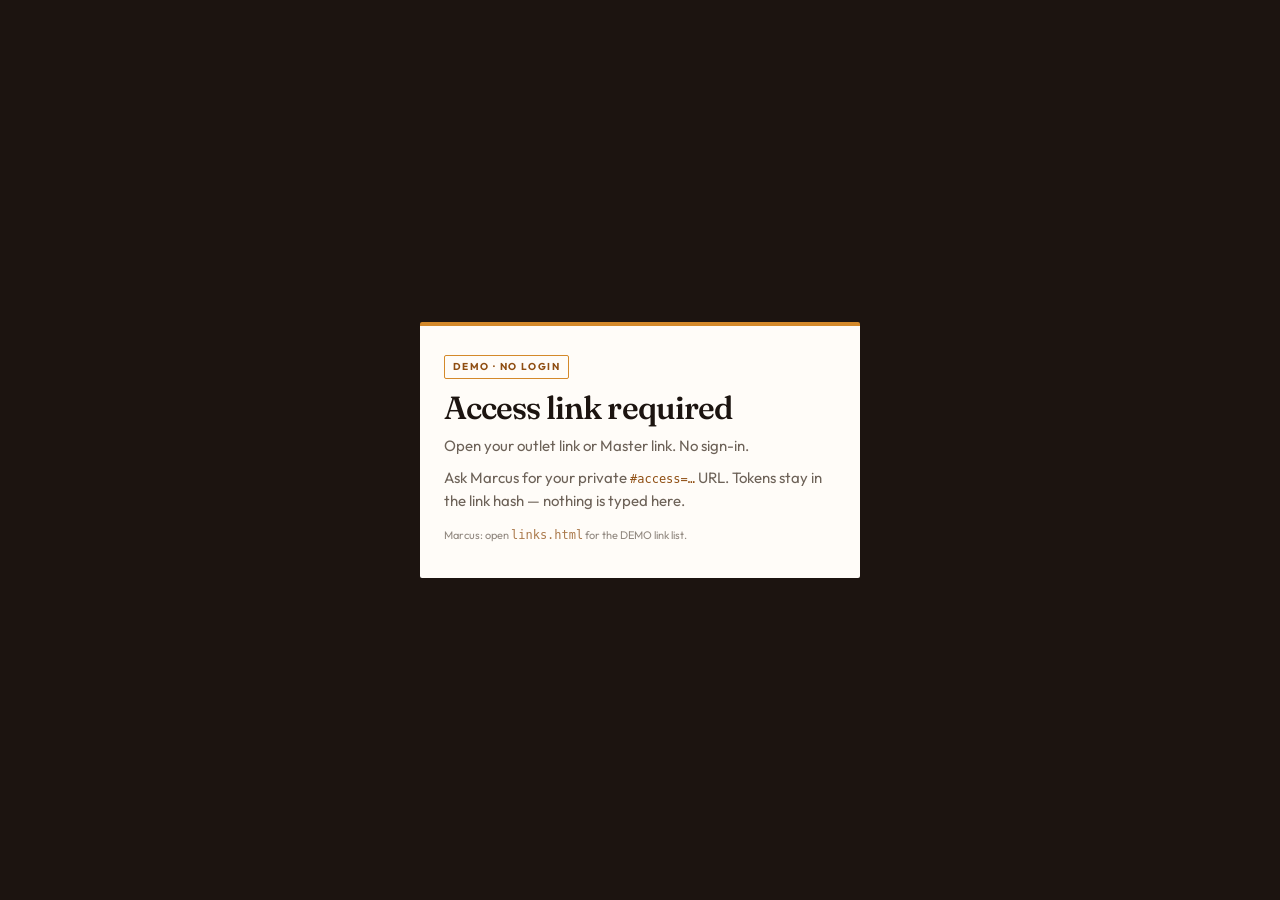
==== commit 95e1580e: "Replace the cream order shell with a Walnut Counter UI. Large screens use a dark side rail and phone" ====
--- a/index.html
+++ b/index.html
@@ -3,175 +3,365 @@
 <head>
   <meta charset="UTF-8" />
   <meta name="viewport" content="width=device-width, initial-scale=1, viewport-fit=cover" />
+  <meta name="theme-color" content="#1c1410" />
   <title>Walnut · Outlet Order (DEMO)</title>
+  <link rel="preconnect" href="https://fonts.googleapis.com" />
+  <link rel="preconnect" href="https://fonts.gstatic.com" crossorigin />
+  <link href="https://fonts.googleapis.com/css2?family=Fraunces:ital,opsz,wght@0,9..144,560;0,9..144,640;1,9..144,560&family=Outfit:wght@400;500;600;700&display=swap" rel="stylesheet" />
   <style>
-@import url('https://fonts.googleapis.com/css2?family=Inter:wght@400;500;600;700;800&display=swap');
 :root {
-  --bg: #f6f1ea; --brand: #8b5a2b; --brand2: #5c3a1e;
-  --brand-grad: linear-gradient(135deg, #c4a484 0%, #8b5a2b 55%, #5c3a1e 100%);
-  --card: #ffffff; --card-solid: #ffffff; --ink: #192326; --muted: #6b7280;
-  --line: #e1e5e8; --ok: #1f9d63; --warn: #b06000; --danger: #c62828;
-  --shadow: 0 8px 24px rgba(25,35,38,.06); --radius: 14px;
-  --ease: cubic-bezier(.22,1,.36,1); --shell-max: 1100px;
-  --accent-wash: rgba(139,90,43,.12);
+  --bg: #e8e4dc;
+  --canvas: #f4f1eb;
+  --surface: #fffcf8;
+  --ink: #1c1410;
+  --muted: #6d6258;
+  --line: #ddd4c6;
+  --amber: #d4892a;
+  --amber-deep: #8f4e12;
+  --rail: #1c1410;
+  --rail-ink: #f3e7d6;
+  --rail-dim: #cbbba8;
+  --ok: #2c7a45;
+  --danger: #a33b32;
+  --warn: #9a5b12;
+  --font: Outfit, system-ui, -apple-system, Segoe UI, sans-serif;
+  --display: Fraunces, Georgia, "Times New Roman", serif;
+  --rail-w: 232px;
+  --nav-h: 62px;
+  --ease: cubic-bezier(.22,1,.36,1);
 }
 *{box-sizing:border-box;-webkit-tap-highlight-color:transparent}
-html,body{margin:0;padding:0;min-height:100%;font-family:Inter,system-ui,-apple-system,Segoe UI,Roboto,sans-serif;background:var(--bg);color:var(--ink);font-size:15px;line-height:1.45}
-.bg-decor{display:none}
-.app{max-width:var(--shell-max);margin:0 auto;min-height:100dvh;position:relative;z-index:1;padding:0 20px 48px}
-.shell-top{display:flex;align-items:center;justify-content:space-between;gap:16px;padding:14px 0;position:sticky;top:0;z-index:40;backdrop-filter:blur(12px);-webkit-backdrop-filter:blur(12px);background:color-mix(in srgb,var(--bg) 88%,transparent)}
-.brand{display:flex;align-items:center;gap:10px;min-width:0}
-.brand-mark{width:36px;height:36px;border-radius:10px;flex-shrink:0;background:var(--brand);color:#fff;display:grid;place-items:center;font-weight:800;font-size:15px;letter-spacing:-.02em;box-shadow:0 4px 12px rgba(139,90,43,.28)}
-.brand-text{display:flex;flex-direction:column;line-height:1.15;min-width:0}
-.brand-text .name{font-size:16px;font-weight:800;color:var(--ink);letter-spacing:-.02em}
-.brand-text .tag{font-size:10px;font-weight:700;letter-spacing:.08em;text-transform:uppercase;color:var(--muted)}
-.shell-user{display:flex;align-items:center;gap:10px;flex-shrink:0}
-.shell-user .role{font-size:12px;font-weight:600;color:var(--muted);white-space:nowrap}
-.avatar{width:34px;height:34px;border-radius:50%;display:grid;place-items:center;background:rgba(139,90,43,.14);color:var(--brand2);font-size:11px;font-weight:800;border:1px solid rgba(139,90,43,.2)}
-.demo-pill{display:inline-flex;align-items:center;font-size:9px;font-weight:800;letter-spacing:.05em;text-transform:uppercase;background:rgba(255,236,180,.55);color:var(--warn);border:1px solid rgba(176,96,0,.28);padding:3px 7px;border-radius:999px;margin-left:6px}
-.shell-crumb{margin:18px 0 6px;font-size:11px;font-weight:700;letter-spacing:.08em;text-transform:uppercase;color:var(--brand)}
-.shell-hero{display:flex;align-items:flex-start;justify-content:space-between;gap:16px;margin-bottom:18px;flex-wrap:wrap}
-.shell-hero h1{margin:0;font-size:clamp(26px,4vw,34px);font-weight:800;letter-spacing:-.03em;color:var(--ink);line-height:1.15}
-.shell-hero .sub{margin:6px 0 0;font-size:14px;color:var(--muted);font-weight:500}
-.btn-cta{border:0;border-radius:12px;padding:12px 18px;font-size:14px;font-weight:700;font-family:inherit;cursor:pointer;background:var(--brand);color:#fff;box-shadow:0 8px 20px rgba(139,90,43,.28);white-space:nowrap;transition:transform .15s var(--ease),opacity .2s}
-.btn-cta:active{transform:scale(.98)}.btn-cta:hover{background:var(--brand2)}
-.status-row{display:grid;grid-template-columns:repeat(4,minmax(0,1fr));gap:12px;margin-bottom:18px}
-.status-card{background:var(--card);border:1px solid var(--line);border-radius:var(--radius);padding:14px 14px 12px;box-shadow:var(--shadow);position:relative;min-height:92px}
-.status-card .ico{width:32px;height:32px;border-radius:10px;display:grid;place-items:center;font-size:15px;margin-bottom:8px}
-.status-card .ico.o{background:#fff1e6;color:#c45c12}.status-card .ico.p{background:#f3e8ff;color:#7c3aed}
-.status-card .ico.b{background:#e8f1ff;color:#2563eb}.status-card .ico.g{background:#e7f8ef;color:#15803d}
-.status-card .label{font-size:12px;font-weight:600;color:var(--muted);margin:0 0 4px}
-.status-card .count{font-size:26px;font-weight:800;letter-spacing:-.03em;color:var(--ink);line-height:1}
-.status-card .idx{position:absolute;right:12px;bottom:10px;font-size:11px;font-weight:700;color:#c5c9ce}
-.tabs-bar{display:flex;align-items:center;gap:6px;margin-bottom:14px;min-width:0}
-.tabs-scroll{display:flex;align-items:center;gap:4px;overflow-x:auto;-webkit-overflow-scrolling:touch;scrollbar-width:thin;flex:1;min-width:0;padding-bottom:2px}
-.tab-btn{border:0;background:transparent;color:var(--muted);font-family:inherit;font-size:13px;font-weight:600;padding:8px 12px;border-radius:10px;cursor:pointer;white-space:nowrap;flex-shrink:0}
-.tab-btn:hover{color:var(--ink);background:rgba(25,35,38,.04)}
-.tab-btn.active{background:var(--accent-wash);color:var(--brand2);font-weight:700}
-.tab-refresh{width:34px;height:34px;border-radius:10px;border:1px solid var(--line);background:var(--card);color:var(--muted);cursor:pointer;flex-shrink:0;display:grid;place-items:center;font-size:14px}
-.tab-refresh:hover{color:var(--brand)}
-.tab-panel{display:none;animation:rise .35s var(--ease) both}.tab-panel.active{display:block}
-@keyframes rise{from{opacity:0;transform:translateY(8px)}to{opacity:1;transform:none}}
-.content-card{background:var(--card);border:1px solid var(--line);border-radius:var(--radius);padding:22px 22px 20px;box-shadow:var(--shadow)}
-.content-card .card-head{display:flex;align-items:flex-start;justify-content:space-between;gap:12px;margin-bottom:14px}
-.content-card .card-head h2{margin:0;font-size:18px;font-weight:800;letter-spacing:-.02em}
-.content-card .card-head .hint{margin:4px 0 0;font-size:13px;color:var(--muted)}
-.place-card{padding:28px 28px 24px}
-.place-title{margin:0;font-size:clamp(22px,3vw,28px);font-weight:800;letter-spacing:-.03em;color:var(--ink)}
-.place-sub{margin:8px 0 0;font-size:14px;color:var(--muted);font-weight:500;line-height:1.5}
-.place-meta{display:grid;grid-template-columns:1fr 1fr;gap:16px 20px;margin:22px 0 8px}
-.place-meta .field-gap{margin-bottom:0}
+html,body{margin:0;padding:0;min-height:100%;background:var(--bg);color:var(--ink);font-family:var(--font);font-size:15px;line-height:1.45}
+button,input,select,textarea{font-family:inherit}
+a{color:var(--amber-deep)}
+.app{min-height:100dvh;background:var(--canvas)}
+.rail{
+  background:var(--rail);color:var(--rail-ink);
+  display:flex;align-items:center;justify-content:space-between;gap:12px;
+  padding:10px 16px;position:sticky;top:0;z-index:40;
+  border-bottom:3px solid var(--amber);
+}
+.rail-brand{display:flex;align-items:center;gap:10px;min-width:0}
+.mark{display:flex;flex-direction:column;line-height:1}
+.mark-name{font-family:var(--display);font-style:italic;font-weight:560;font-size:22px;letter-spacing:-.03em}
+.mark-line{margin-top:3px;font-size:10px;font-weight:700;letter-spacing:.16em;text-transform:uppercase;color:var(--rail-dim)}
+.demo-pill{
+  font-size:10px;font-weight:700;letter-spacing:.14em;text-transform:uppercase;
+  color:#f0c27a;border:1px solid rgba(212,137,42,.75);padding:3px 6px;border-radius:2px;
+}
+.rail-who{display:flex;align-items:center;gap:8px;min-width:0}
+.avatar{
+  width:28px;height:28px;border-radius:2px;display:grid;place-items:center;flex-shrink:0;
+  background:var(--amber);color:var(--rail);font-size:11px;font-weight:700;letter-spacing:.02em;
+}
+.role{font-size:12px;font-weight:600;color:var(--rail-dim);white-space:nowrap;overflow:hidden;text-overflow:ellipsis;max-width:46vw}
+.rail-nav,.rail-group,.rail-foot{display:none}
+.rail-label{
+  margin:16px 18px 6px;font-size:10px;font-weight:700;letter-spacing:.16em;text-transform:uppercase;color:#8d7b68;
+}
+.rail-foot{margin-top:auto;padding:16px 18px;font-size:11px;color:#8d7b68}
+.rail .tab-btn,.rail-link{
+  display:block;width:100%;text-align:left;background:transparent;color:var(--rail-dim);
+  border:0;border-left:2px solid transparent;border-radius:0;padding:11px 18px;
+  font-size:14px;font-weight:550;cursor:pointer;text-decoration:none;
+}
+.rail .tab-btn:hover,.rail-link:hover{color:var(--rail-ink);background:rgba(243,231,214,.04)}
+.rail .tab-btn.active{color:var(--rail-ink);border-left-color:var(--amber);background:rgba(212,137,42,.14)}
+.stage{min-width:0;padding:18px 16px calc(var(--nav-h) + 28px + env(safe-area-inset-bottom))}
+.stage-inner{max-width:1040px}
+.stage-head{display:flex;align-items:flex-end;justify-content:space-between;gap:16px;flex-wrap:wrap;margin-bottom:16px}
+.kicker{margin:0 0 6px;font-size:11px;font-weight:700;letter-spacing:.16em;text-transform:uppercase;color:var(--amber-deep)}
+.stage-head h1{margin:0;font-family:var(--display);font-weight:560;font-size:clamp(36px,5vw,52px);letter-spacing:-.035em;line-height:.95}
+.stage-actions{display:flex;gap:8px;align-items:center}
+.ledger{
+  display:grid;grid-template-columns:repeat(4,minmax(0,1fr));
+  border-top:1px solid var(--line);border-bottom:1px solid var(--line);margin:0 0 22px;
+}
+.ledger-item{padding:10px 12px 12px}
+.ledger-item + .ledger-item{border-left:1px solid var(--line)}
+.ledger-item b{display:block;font-family:var(--display);font-weight:560;font-size:30px;letter-spacing:-.03em;line-height:1;font-variant-numeric:tabular-nums}
+.ledger-item span{display:block;margin-top:4px;font-size:11px;font-weight:650;letter-spacing:.08em;text-transform:uppercase;color:var(--muted)}
+.tab-panel{display:none}
+.tab-panel.active{display:block}
+.lede{margin:0 0 14px;color:var(--muted);font-size:14px;max-width:62ch}
+.place-sub{margin:0 0 16px;color:var(--muted);font-size:14px}
+.jump{
+  display:flex;gap:18px;overflow-x:auto;position:sticky;top:58px;z-index:8;
+  background:var(--canvas);border-bottom:1px solid var(--line);margin:0 0 8px;padding:4px 0 0;
+}
+.jump a{
+  flex:0 0 auto;color:var(--muted);text-decoration:none;font-size:13px;font-weight:650;
+  letter-spacing:.04em;padding:8px 0 10px;border-bottom:2px solid transparent;
+}
+.jump a:hover{color:var(--ink);border-bottom-color:var(--amber)}
+.place-meta{display:grid;grid-template-columns:1fr;gap:14px 20px;margin:16px 0 8px}
+.field{display:block;font-size:11px;font-weight:700;letter-spacing:.1em;text-transform:uppercase;color:var(--muted);margin-bottom:6px}
+.field-gap{margin:0}
+select,input[type=text],input[type=date],input[type=number],input[type=tel],input[type=search],textarea{
+  width:100%;appearance:none;background:#fff;border:1px solid #cfc4b4;color:var(--ink);
+  border-radius:2px;padding:11px 12px;font-size:15px;outline:none;
+}
+select:focus,input:focus,textarea:focus{border-color:var(--amber);box-shadow:0 0 0 3px rgba(212,137,42,.22)}
+textarea{resize:vertical}
+.badge-row{display:flex;flex-wrap:wrap;gap:8px 16px;margin:12px 0}
+.cutoff-badge{
+  display:inline-flex;align-items:center;gap:8px;padding:0;border:0;border-radius:0;background:none;
+  font-size:12px;font-weight:600;color:var(--muted);
+}
+.cutoff-badge::before{content:"";width:7px;height:7px;background:var(--muted);flex-shrink:0}
+.cutoff-badge.open{color:var(--ink)}
+.cutoff-badge.open::before{background:var(--ok)}
+.cutoff-badge.locked{color:var(--danger)}
+.cutoff-badge.locked::before{background:var(--danger)}
 .hint{margin:0 0 12px;font-size:13px;color:var(--muted);line-height:1.45}
-.field{display:block;font-size:11px;font-weight:600;color:var(--muted);text-transform:uppercase;letter-spacing:.04em;margin-bottom:6px}
-.field-gap{margin-bottom:14px}
-select,input[type=text],input[type=date],input[type=number],input[type=tel],input[type=search],textarea{width:100%;appearance:none;background:var(--card-solid);border:1px solid var(--line);color:var(--ink);border-radius:12px;padding:12px 14px;font-size:15px;font-family:inherit;outline:none}
-select:focus,input:focus,textarea:focus{border-color:var(--brand);box-shadow:0 0 0 3px rgba(139,90,43,.12)}
-textarea{resize:vertical}
-.cutoff-badge{display:inline-flex;align-items:center;gap:6px;font-size:11px;font-weight:600;padding:5px 10px;border-radius:999px;border:1px solid var(--line);background:#faf8f5;color:var(--muted)}
-.cutoff-badge.open{color:var(--ok);border-color:color-mix(in srgb,var(--ok) 40%,transparent)}
-.cutoff-badge.locked{color:var(--danger);border-color:color-mix(in srgb,var(--danger) 40%,transparent)}
-.badge-row{display:flex;gap:8px;flex-wrap:wrap;align-items:center;margin:4px 0 18px}
-.outlet-locked{display:flex;align-items:center;gap:10px;padding:12px 14px;border-radius:12px;border:1px solid var(--line);background:#faf8f5;font-size:14px;font-weight:700}
-.outlet-locked .code{font-family:ui-monospace,SFMono-Regular,Menlo,monospace;color:var(--warn);font-size:12px}
-.outlet-locked .muted{font-size:11px;font-weight:600;color:var(--muted)}
+.outlet-locked{display:flex;align-items:baseline;gap:10px;padding:4px 0 2px;border:0;border-bottom:1px solid var(--line);border-radius:0;background:transparent;font-size:18px;font-weight:600;font-family:var(--display)}
+.outlet-locked .code{font-family:ui-monospace,SFMono-Regular,Menlo,monospace;font-size:12px;font-weight:700;color:var(--amber-deep);letter-spacing:.04em}
+.outlet-locked .muted{display:block;margin-top:4px;font-family:var(--font);font-size:12px;font-weight:500;color:var(--muted)}
 select.outlet-disabled{opacity:.55;pointer-events:none}
-.order-sec{margin-top:20px;padding-top:20px;border-top:1px solid var(--line)}
-.sec-head{display:flex;align-items:flex-start;justify-content:space-between;gap:12px;margin-bottom:10px;flex-wrap:wrap}
-.sec-head h3{margin:0;font-size:17px;font-weight:800;letter-spacing:-.02em;color:var(--ink)}
-.sec-head .sec-hint{margin:4px 0 0;font-size:13px;color:var(--muted);font-weight:500}
-.sec-pill{flex-shrink:0;font-size:11px;font-weight:700;padding:5px 10px;border-radius:999px;background:var(--accent-wash);color:var(--brand2)}
-.line-total{flex-shrink:0;font-size:11px;font-weight:700;padding:5px 10px;border-radius:999px;background:#faf8f5;border:1px solid var(--line);color:var(--muted);white-space:nowrap}
-.line-total.has{color:#fff;background:var(--brand);border-color:transparent}
-.search-opt{margin-bottom:10px}.search-opt input{padding:10px 14px;font-size:14px;border-radius:10px}
-.sheet-scroll{overflow:auto;max-height:min(56vh,520px);border-radius:12px;border:1px solid var(--line);background:var(--card-solid);-webkit-overflow-scrolling:touch}
+.order-sec{margin:0;padding:22px 0 0}
+.order-sec + .order-sec{margin-top:8px;border-top:1px solid var(--line)}
+.order-sec{scroll-margin-top:120px}
+.sec-head{display:flex;align-items:flex-end;justify-content:space-between;gap:12px;margin:0 0 12px}
+.sec-num{margin:0 0 6px;font-size:11px;font-weight:700;letter-spacing:.16em;color:var(--amber-deep)}
+.order-sec h3{margin:0;font-family:var(--display);font-weight:560;font-size:clamp(26px,4vw,34px);letter-spacing:-.03em;line-height:1.05}
+.order-sec h3 .muted{font-family:var(--font);font-size:13px;font-weight:600;letter-spacing:0;color:var(--muted);margin-left:8px}
+.sec-hint{margin:6px 0 0;font-size:13px;color:var(--muted);font-weight:500;max-width:62ch}
+.sec-pill{font-size:10px;font-weight:700;letter-spacing:.14em;text-transform:uppercase;color:var(--amber-deep);background:none;padding:0;border-radius:0}
+.line-total{flex-shrink:0;font-size:13px;font-weight:650;font-variant-numeric:tabular-nums;color:var(--muted);background:none;border:0;padding:0 0 4px;white-space:nowrap}
+.line-total.has{color:var(--amber-deep)}
+.search-opt{margin-bottom:10px}
+.search-opt input{padding:10px 12px;font-size:14px}
+.sheet-scroll{overflow:auto;max-height:min(58vh,560px);border:1px solid var(--line);border-radius:2px;background:var(--surface);-webkit-overflow-scrolling:touch}
 .sheet-sec{margin:0}
-.sheet-sticky{position:sticky;top:0;z-index:5;padding:10px 18px;font-size:11px;font-weight:800;letter-spacing:.06em;text-transform:uppercase;color:var(--brand2);background:#faf8f5;border-bottom:1px solid var(--line);display:flex;justify-content:space-between;align-items:center;gap:8px}
-.sheet-sticky .lead{font-weight:700;opacity:.75;letter-spacing:.02em;text-transform:none;font-size:11px;color:var(--muted)}
-.sheet-row{display:grid;grid-template-columns:1fr auto;gap:10px;align-items:center;padding:12px 18px;border-bottom:1px solid var(--line);min-height:48px}
-.sheet-row:last-child{border-bottom:0}.sheet-row:nth-child(even){background:rgba(25,35,38,.015)}
-.sheet-row .name{font-size:14px;font-weight:600;line-height:1.3;min-width:0}
-.sheet-row.filled{background:color-mix(in srgb,var(--brand) 8%,transparent)}
+.sheet-sticky{
+  position:sticky;top:0;z-index:5;padding:8px 14px;font-size:11px;font-weight:700;letter-spacing:.14em;
+  text-transform:uppercase;color:#f6e7c8;background:#1c1410;
+  display:flex;justify-content:space-between;align-items:center;gap:8px;
+}
+.sheet-sticky .lead{font-weight:600;letter-spacing:.06em;text-transform:none;font-size:11px;color:#f0c27a}
+.sheet-row{display:grid;grid-template-columns:1fr auto;gap:10px;align-items:center;padding:8px 14px;border-bottom:1px solid var(--line);min-height:46px;background:#fff}
+.sheet-row:last-child{border-bottom:0}
+.sheet-row .name{font-size:14px;font-weight:550;line-height:1.3;min-width:0}
+.sheet-row.filled{background:#fff8ee;box-shadow:inset 3px 0 0 var(--amber)}
 .qty-cell{display:flex;align-items:center;gap:4px}
-.qty-mini{width:30px;height:30px;border-radius:8px;border:1px solid var(--line);background:var(--card);color:var(--muted);font-size:16px;font-weight:600;cursor:pointer;font-family:inherit;line-height:1;padding:0;flex-shrink:0}
-.qty-mini:active{transform:scale(.94)}
-input.sheet-qty{width:56px;text-align:center;padding:8px 4px;font-size:15px;font-weight:700;border-radius:8px;appearance:textfield;-moz-appearance:textfield}
+.qty-mini{
+  width:32px;height:34px;border-radius:2px;border:1px solid #cfc4b4;background:#fff;color:var(--ink);
+  font-size:16px;cursor:pointer;line-height:1;padding:0;flex-shrink:0;
+}
+.qty-mini:active{background:#fff4e4}
+input.sheet-qty{width:54px;text-align:center;padding:6px 4px;font-size:15px;font-weight:650;border-radius:2px;font-variant-numeric:tabular-nums;appearance:textfield;-moz-appearance:textfield}
 input.sheet-qty::-webkit-outer-spin-button,input.sheet-qty::-webkit-inner-spin-button{-webkit-appearance:none;margin:0}
 .sheet-empty{padding:28px 16px;text-align:center;color:var(--muted);font-size:13px}
-.daily-foot{display:flex;justify-content:space-between;align-items:center;gap:8px;margin-top:10px;padding:10px 12px;border-radius:10px;border:1px solid var(--line);background:#faf8f5;font-size:13px;font-weight:600}
-.daily-foot .muted{color:var(--muted);font-weight:500;font-size:12px}.daily-foot .count{font-weight:800}
-.table-scroll{overflow:auto;border-radius:12px;border:1px solid var(--line);background:var(--card-solid)}
+.daily-foot{display:flex;justify-content:space-between;align-items:center;gap:8px;margin-top:8px;padding:8px 0;font-size:13px;font-weight:600;border-bottom:1px solid var(--line)}
+.daily-foot .muted{color:var(--muted);font-weight:500;font-size:12px;letter-spacing:.08em;text-transform:uppercase}
+.daily-foot .count{font-weight:700;font-variant-numeric:tabular-nums}
+.table-scroll{overflow:auto;border:1px solid var(--line);border-radius:2px;background:#fff;-webkit-overflow-scrolling:touch}
 .float-table{width:100%;border-collapse:separate;border-spacing:0;font-size:13px}
-.float-table th{text-align:left;font-size:10px;text-transform:uppercase;letter-spacing:.05em;color:var(--muted);padding:10px 10px;border-bottom:1px solid var(--line);position:sticky;top:0;background:var(--card-solid)}
-.float-table td{padding:10px;border-bottom:1px solid var(--line);vertical-align:middle}
+.float-table th{
+  text-align:left;font-size:10px;font-weight:700;letter-spacing:.1em;text-transform:uppercase;
+  color:#f6e7c8;padding:8px 10px;background:#1c1410;position:sticky;top:0;
+}
+.float-table td{padding:8px 10px;border-bottom:1px solid var(--line);vertical-align:middle;background:#fff}
 .float-table tr:last-child td{border-bottom:0}
-#packBunTable th:first-child,#packBunTable td:first-child{padding-left:16px;overflow-wrap:anywhere}
-#packBunTable th:last-child,#packBunTable td:last-child{padding-right:16px}
-.float-table .delta-pos{color:var(--ok);font-weight:700}.float-table .delta-neg{color:var(--danger);font-weight:700}
-.float-table input.qty{width:64px;padding:8px 6px;text-align:center;font-weight:700;font-size:14px}
-.week-grid{overflow-x:auto;border-radius:12px;border:1px solid var(--line);background:var(--card-solid)}
-.week-grid table{min-width:520px;width:100%;border-collapse:separate;border-spacing:0;font-size:12px}
-.week-grid th,.week-grid td{padding:8px 6px;border-bottom:1px solid var(--line)}
-.week-grid th{font-size:10px;text-transform:uppercase;color:var(--muted);position:sticky;top:0;background:var(--card-solid)}
-.week-grid input.qty{width:44px;padding:6px 2px;font-size:12px;text-align:center;font-weight:700}
-.week-block{margin-bottom:16px}.week-block:last-child{margin-bottom:0}
-.week-block-head{display:flex;flex-wrap:wrap;align-items:center;justify-content:space-between;gap:8px;margin-bottom:8px}
-.week-block-head h4{margin:0;font-size:14px;font-weight:800}
-.week-lock-pill{font-size:10px;font-weight:800;letter-spacing:.04em;text-transform:uppercase;padding:4px 8px;border-radius:999px;border:1px solid var(--line)}
-.week-lock-pill.locked{color:var(--danger);border-color:color-mix(in srgb,var(--danger) 40%,transparent);background:color-mix(in srgb,var(--danger) 12%,transparent)}
-.week-lock-pill.open{color:var(--ok);border-color:color-mix(in srgb,var(--ok) 40%,transparent);background:color-mix(in srgb,var(--ok) 12%,transparent)}
-.week-outlet-label{font-size:13px;font-weight:700;color:var(--ink);margin:0 0 8px}
-.week-instruction{font-size:12px;color:var(--muted);margin:0 0 10px;line-height:1.4}
-.week-grid th .day-name{display:block}.week-grid th .day-date{display:block;font-size:9px;font-weight:600;text-transform:none;letter-spacing:0;opacity:.85;margin-top:2px}
-.week-grid tr.inactive td{color:var(--muted);opacity:.75}.week-grid tr.inactive .dash{display:block;text-align:center;font-weight:700}
-.week-grid tr.total-row td{font-weight:800;border-top:2px solid var(--line);background:color-mix(in srgb,var(--brand) 10%,transparent)}
-.week-grid input.qty:disabled{opacity:.55;cursor:not-allowed;background:#f5f5f5}
-.demo-toggle{display:flex;align-items:center;gap:8px;margin:10px 0 12px;padding:10px 12px;border-radius:10px;border:1px dashed rgba(176,96,0,.35);background:rgba(255,236,180,.35);font-size:12px;color:var(--warn);font-weight:600}
-.demo-toggle input{width:auto;accent-color:var(--brand)}
-.form-grid{display:grid;grid-template-columns:1fr 1fr;gap:12px 16px}
-.form-grid .form-span-2,.form-grid .span-2,.form-grid .full{grid-column:1/-1}
-.so-add-row{display:grid;grid-template-columns:1.1fr 1.4fr 70px 1fr auto;gap:10px;align-items:end;margin-bottom:12px}
-.so-lines{border:1px solid var(--line);border-radius:12px;overflow:hidden;background:var(--card-solid)}
-.so-line{display:grid;grid-template-columns:1fr auto auto;gap:10px;align-items:center;padding:12px 14px;border-bottom:1px solid var(--line);font-size:13px}
-.so-line:last-child{border-bottom:0}.so-line .name{font-weight:700}.so-line .meta{font-size:11px;color:var(--muted);font-weight:500;margin-top:2px}.so-line .qty{font-weight:800}
-.so-line .rm{border:0;background:transparent;color:var(--danger);font-weight:700;cursor:pointer;font-family:inherit;font-size:12px;padding:4px 8px}
-.so-empty{padding:18px;text-align:center;color:var(--muted);font-size:13px}
-.place-footer{display:flex;align-items:center;justify-content:space-between;gap:16px;flex-wrap:wrap;margin-top:28px;padding-top:20px;border-top:1px solid var(--line)}
-.place-footer .items-count{font-size:14px;font-weight:600;color:var(--muted)}.place-footer .items-count strong{color:var(--ink);font-weight:800}
-.btn{border:0;border-radius:14px;padding:14px 20px;font-size:15px;font-weight:700;font-family:inherit;cursor:pointer;transition:transform .15s var(--ease),opacity .2s}
-.btn:active{transform:scale(.98)}.btn:disabled{opacity:.45;cursor:not-allowed}
-.btn-ghost{background:var(--card-solid);color:var(--ink);border:1px solid var(--line)}
-.btn-primary{background:var(--brand);color:#fff;box-shadow:0 8px 24px rgba(139,90,43,.28)}.btn-primary:hover{background:var(--brand2)}
-.btn-sm{padding:10px 14px;font-size:13px;border-radius:10px}
-.toast{position:fixed;left:50%;bottom:24px;transform:translateX(-50%) translateY(20px);max-width:420px;width:calc(100% - 32px);padding:12px 16px;border-radius:14px;font-size:13px;font-weight:600;z-index:60;opacity:0;pointer-events:none;transition:all .35s var(--ease);box-shadow:var(--shadow)}
+#packBunTable{min-width:520px}
+#packBunTable th:first-child,#packBunTable td:first-child{padding-left:14px}
+.float-table .delta-pos{color:var(--ok);font-weight:700}
+.float-table .delta-neg{color:var(--danger);font-weight:700}
+.float-table input.qty{width:64px;padding:7px 6px;text-align:center;font-weight:700;font-size:14px}
+.week-grid{overflow-x:auto;border:1px solid var(--line);border-radius:2px;background:#fff;-webkit-overflow-scrolling:touch}
+.week-grid table{min-width:640px;width:100%;border-collapse:separate;border-spacing:0;font-size:12px}
+.week-grid th,.week-grid td{padding:7px 6px;border-bottom:1px solid var(--line)}
+.week-grid th{font-size:10px;letter-spacing:.08em;text-transform:uppercase;color:#f6e7c8;background:#1c1410;position:sticky;top:0}
+.week-grid input.qty{width:46px;padding:6px 2px;font-size:12px;text-align:center;font-weight:700}
+.week-block{margin-bottom:18px}
+.week-block:last-child{margin-bottom:0}
+.week-block-head{display:flex;flex-wrap:wrap;align-items:center;justify-content:space-between;gap:8px;margin-bottom:6px}
+.week-block-head h4{margin:0;font-family:var(--display);font-weight:560;font-size:20px}
+.week-lock-pill{font-size:10px;font-weight:700;letter-spacing:.12em;text-transform:uppercase;padding:3px 7px;border-radius:2px;border:1px solid var(--line);color:var(--muted)}
+.week-lock-pill.locked{color:var(--danger);border-color:var(--danger);background:transparent}
+.week-lock-pill.open{color:var(--ok);border-color:var(--ok);background:transparent}
+.week-outlet-label{font-size:13px;font-weight:650;margin:0 0 8px}
+.week-instruction{font-size:12px;color:var(--muted);margin:0 0 8px;line-height:1.4}
+.week-grid th .day-name{display:block}
+.week-grid th .day-date{display:block;font-size:9px;font-weight:600;text-transform:none;letter-spacing:0;color:#f0c27a;margin-top:2px}
+.week-grid tr.inactive td{color:var(--muted)}
+.week-grid tr.inactive .dash{display:block;text-align:center;font-weight:700}
+.week-grid tr.total-row td{font-weight:700;border-top:2px solid #1c1410;background:#f6e7c8;color:#1c1410}
+.week-grid input.qty:disabled{opacity:.55;cursor:not-allowed;background:#f3efe8}
+.demo-toggle{
+  display:flex;align-items:center;gap:8px;margin:4px 0 14px;padding:8px 0 8px 12px;
+  border:0;border-left:3px solid var(--amber);border-radius:0;background:transparent;
+  font-size:13px;color:var(--ink);font-weight:600;
+}
+.demo-toggle input{width:auto;accent-color:var(--amber-deep)}
+.form-grid{display:grid;grid-template-columns:1fr;gap:12px}
+.so-add-row{display:grid;grid-template-columns:1fr;gap:10px;margin-bottom:12px}
+.so-lines{border-top:1px solid var(--line);border-bottom:1px solid var(--line)}
+.so-line{display:grid;grid-template-columns:1fr auto auto;gap:10px;align-items:center;padding:12px 0;border-bottom:1px solid var(--line);font-size:14px}
+.so-line:last-child{border-bottom:0}
+.so-line .name{font-weight:650}
+.so-line .meta{font-size:12px;color:var(--muted);font-weight:500;margin-top:2px}
+.so-line .qty{font-weight:700;font-variant-numeric:tabular-nums}
+.so-line .rm{border:0;background:transparent;color:var(--danger);font-weight:700;cursor:pointer;font-size:12px;padding:6px 0;letter-spacing:.06em;text-transform:uppercase}
+.so-empty{padding:16px 0;color:var(--muted);font-size:13px}
+.place-footer{
+  position:fixed;left:0;right:0;bottom:calc(var(--nav-h) + env(safe-area-inset-bottom));z-index:45;
+  display:flex;align-items:center;justify-content:space-between;gap:12px;flex-wrap:wrap;
+  margin:0;padding:12px 16px;background:var(--canvas);border-top:1px solid var(--line);
+}
+#placeFormCard{padding-bottom:84px}
+.place-footer .items-count{font-size:14px;font-weight:600;color:var(--muted)}
+.place-footer .items-count strong{color:var(--ink);font-weight:700;font-variant-numeric:tabular-nums}
+.btn{
+  border:1px solid #1c1410;border-radius:2px;padding:12px 16px;font-size:14px;font-weight:650;
+  cursor:pointer;background:transparent;color:var(--ink);transition:background .15s var(--ease),color .15s var(--ease);
+}
+.btn:active{transform:translateY(1px)}
+.btn:disabled{opacity:.45;cursor:not-allowed}
+.btn-ghost{background:transparent;color:var(--ink);border:1px solid #cfc4b4}
+.btn-ghost:hover{border-color:#1c1410}
+.btn-primary,.btn-cta{background:var(--amber);color:#1c1410;border-color:transparent}
+.btn-primary:hover,.btn-cta:hover{background:#e0a04a}
+.btn-sm{padding:10px 12px;font-size:13px}
+#btnSubmit{min-width:168px}
+.toast{
+  position:fixed;left:50%;bottom:calc(var(--nav-h) + 16px + env(safe-area-inset-bottom));
+  transform:translateX(-50%) translateY(12px);max-width:420px;width:calc(100% - 32px);
+  padding:12px 14px;border-radius:2px;font-size:13px;font-weight:650;z-index:70;opacity:0;pointer-events:none;
+  transition:opacity .25s var(--ease),transform .25s var(--ease);background:#1c1410;color:#f6e7c8;
+}
 .toast.show{opacity:1;transform:translateX(-50%) translateY(0)}
-.toast.ok{background:#e8f8ef;color:#14532d;border:1px solid #1f9d63}.toast.err{background:#fdecea;color:#8b1515;border:1px solid #c62828}
-.done-card{text-align:center;padding:36px 18px}
-.done-card .check{width:64px;height:64px;margin:0 auto 14px;border-radius:50%;background:var(--brand-grad);display:grid;place-items:center;font-size:30px;color:#fff;box-shadow:var(--shadow);animation:rise .5s var(--ease)}
-.done-card h2{margin:0 0 6px;font-size:22px}.done-card p{margin:0;color:var(--muted);font-size:14px}
-.mono{font-family:ui-monospace,SFMono-Regular,Menlo,monospace;font-size:12px}.hidden{display:none!important}
-.empty{text-align:center;padding:28px 16px;color:var(--muted);font-size:13px}.empty .ico{font-size:32px;margin-bottom:8px;opacity:.7}
-.locked-banner{background:color-mix(in srgb,var(--danger) 12%,transparent);border:1px solid color-mix(in srgb,var(--danger) 35%,transparent);color:var(--danger);border-radius:12px;padding:12px;font-size:13px;font-weight:600;margin-bottom:12px}
-.summary-box{background:#faf8f5;border:1px dashed var(--line);border-radius:14px;padding:14px;font-size:13px;line-height:1.5}
-.summary-box .row{display:flex;justify-content:space-between;gap:8px;padding:6px 0;border-bottom:1px solid var(--line)}
-.summary-box .row:last-child{border-bottom:0}.summary-box .k{color:var(--muted)}.summary-box .v{font-weight:700;text-align:right}
-.orders-table{width:100%;border-collapse:collapse;font-size:13px}
-.orders-table th{text-align:left;font-size:10px;font-weight:700;letter-spacing:.06em;text-transform:uppercase;color:var(--muted);padding:10px 8px;border-bottom:1px solid var(--line)}
-.orders-table td{padding:12px 8px;border-bottom:1px solid var(--line);vertical-align:middle}
-.orders-table tr:last-child td{border-bottom:0}
-.orders-table .oid{font-weight:700;font-size:13px}.orders-table .oname{font-size:11px;color:var(--muted);margin-top:2px}
-.status-pill{display:inline-flex;font-size:11px;font-weight:700;padding:4px 10px;border-radius:999px;background:#fff1e6;color:#c45c12}
-.status-pill.ok{background:#e7f8ef;color:#15803d}
-.link-open{color:var(--brand);font-weight:700;text-decoration:none;font-size:13px;white-space:nowrap}.link-open:hover{color:var(--brand2)}
-.embed-actions{display:flex;flex-wrap:wrap;gap:10px;margin-top:12px}
-.filter-select{appearance:none;border:1px solid var(--line);border-radius:10px;padding:8px 28px 8px 12px;font-size:12px;font-weight:600;font-family:inherit;background:var(--card) url("data:image/svg+xml,%3Csvg xmlns='http://www.w3.org/2000/svg' width='12' height='12' viewBox='0 0 12 12'%3E%3Cpath fill='%236b7280' d='M3 4.5L6 8l3-3.5'/%3E%3C/svg%3E") right 10px center no-repeat;color:var(--ink);cursor:pointer}
-.shell-foot{display:flex;flex-wrap:wrap;justify-content:space-between;gap:8px;margin-top:20px;padding-top:12px;font-size:11px;color:var(--muted)}
-.site-nav{display:none}
-@media (max-width:900px){.status-row{grid-template-columns:repeat(2,minmax(0,1fr))}.app{padding:0 14px 40px}.place-card{padding:20px 16px 18px}.place-meta{grid-template-columns:1fr}.so-add-row{grid-template-columns:1fr 1fr}.so-add-row .so-add-btn{grid-column:1/-1}}
-@media (max-width:640px){.form-grid{grid-template-columns:1fr}.so-add-row{grid-template-columns:1fr}}
-@media (max-width:520px){.status-row{grid-template-columns:1fr 1fr}.shell-hero h1{font-size:24px}.shell-user .role{font-size:11px;max-width:120px;overflow:hidden;text-overflow:ellipsis}.orders-table th:nth-child(2),.orders-table td:nth-child(2),.orders-table th:nth-child(4),.orders-table td:nth-child(4){display:none}}
-@media (min-width:768px){.app{padding:0 24px 56px}}
-@media (orientation: landscape){.app{max-width:none;width:100%;padding-left:max(16px,env(safe-area-inset-left));padding-right:max(16px,env(safe-area-inset-right))}}
-html.landscape .app{max-width:none!important;width:100%;padding-left:max(16px,env(safe-area-inset-left));padding-right:max(16px,env(safe-area-inset-right))}
+.toast.ok{box-shadow:inset 3px 0 0 var(--ok)}
+.toast.err{box-shadow:inset 3px 0 0 #e07a72}
+.done-card{padding:28px 0 12px;max-width:520px}
+.done-card .check{
+  width:48px;height:48px;border-radius:2px;background:var(--amber);color:#1c1410;
+  display:grid;place-items:center;font-family:var(--display);font-size:26px;margin-bottom:14px;
+}
+.done-card h2{margin:0 0 8px;font-family:var(--display);font-weight:560;font-size:36px;letter-spacing:-.03em}
+.done-card p{margin:0;color:var(--muted);font-size:14px}
+.mono{font-family:ui-monospace,SFMono-Regular,Menlo,monospace;font-size:12px}
+.hidden{display:none!important}
+.empty{padding:22px 0;color:var(--muted);font-size:14px}
+.locked-banner{border-left:3px solid var(--danger);color:var(--danger);padding:8px 12px;font-size:13px;font-weight:650;margin:0 0 10px}
+.summary-box{border-top:1px solid var(--line);border-bottom:1px solid var(--line);padding:4px 0;font-size:14px}
+.summary-box .row{display:flex;justify-content:space-between;gap:12px;padding:10px 0;border-bottom:1px solid var(--line)}
+.summary-box .row:last-child{border-bottom:0}
+.summary-box .k{color:var(--muted)}
+.summary-box .v{font-weight:650;text-align:right}
+.orders-table{width:100%;border-collapse:collapse;font-size:14px}
+.orders-table th{
+  text-align:left;font-size:10px;font-weight:700;letter-spacing:.1em;text-transform:uppercase;color:#f6e7c8;
+  padding:8px 10px;background:#1c1410;
+}
+.orders-table td{padding:12px 10px;border-bottom:1px solid var(--line);vertical-align:middle}
+.orders-table .oid{font-weight:650;font-size:13px;font-family:ui-monospace,SFMono-Regular,Menlo,monospace}
+.orders-table .oname{font-size:11px;color:var(--muted);margin-top:2px;letter-spacing:.08em;text-transform:uppercase}
+.status-pill{display:inline-flex;font-size:11px;font-weight:700;letter-spacing:.08em;text-transform:uppercase;color:var(--amber-deep)}
+.status-pill.ok{color:var(--ok)}
+.link-open{color:var(--ink);font-weight:650;text-decoration:none;font-size:13px;border-bottom:1px solid var(--amber);white-space:nowrap}
+.link-open:hover{color:var(--amber-deep)}
+.embed-actions{display:flex;flex-wrap:wrap;gap:10px;margin:8px 0 16px}
+.filter-select{
+  appearance:none;border:1px solid #cfc4b4;border-radius:2px;padding:8px 28px 8px 10px;font-size:13px;font-weight:600;
+  background:#fff url("data:image/svg+xml,%3Csvg xmlns='http://www.w3.org/2000/svg' width='12' height='12' viewBox='0 0 12 12'%3E%3Cpath fill='%231c1410' d='M2 4l4 4 4-4'/%3E%3C/svg%3E") right 8px center no-repeat;
+  color:var(--ink);cursor:pointer;
+}
+.panel-tools{display:grid;gap:0;border-top:1px solid var(--line);max-width:560px}
+.panel-tools a,.tool-row{
+  display:flex;justify-content:space-between;gap:12px;align-items:baseline;
+  padding:14px 0;border-bottom:1px solid var(--line);text-decoration:none;color:var(--ink);font-weight:650;
+}
+.panel-tools a span,.tool-row span{font-weight:500;color:var(--muted);font-size:13px}
+.shell-foot{display:flex;flex-wrap:wrap;justify-content:space-between;gap:8px;margin-top:28px;padding-top:12px;font-size:11px;letter-spacing:.06em;text-transform:uppercase;color:var(--muted)}
+.bottom-nav{
+  position:fixed;left:0;right:0;bottom:0;z-index:50;
+  display:flex;align-items:stretch;
+  height:calc(var(--nav-h) + env(safe-area-inset-bottom));
+  padding-bottom:env(safe-area-inset-bottom);
+  background:#1c1410;border-top:3px solid var(--amber);
+}
+.bottom-nav .tab-btn,.bottom-nav .desk-btn{
+  flex:1;border:0;border-radius:0;background:transparent;color:#cbbba8;
+  font-size:11px;font-weight:700;letter-spacing:.1em;text-transform:uppercase;cursor:pointer;
+}
+.bottom-nav .tab-btn.active,.bottom-nav .desk-btn.on{color:#f6e7c8;box-shadow:inset 0 -3px 0 var(--amber)}
+.desk-sheet{
+  display:none;position:absolute;left:10px;right:10px;bottom:calc(100% + 8px);
+  background:#fffcf8;color:var(--ink);border:1px solid #1c1410;padding:6px 12px 8px;
+  box-shadow:0 16px 40px rgba(28,20,16,.2);
+}
+.desk-sheet.open{display:grid}
+.desk-sheet p{margin:8px 0 0;font-size:10px;font-weight:700;letter-spacing:.14em;text-transform:uppercase;color:var(--amber-deep)}
+.desk-sheet a,.desk-sheet .tab-btn{
+  display:block;width:100%;text-align:left;background:transparent;color:var(--ink);
+  border:0;border-bottom:1px solid var(--line);border-radius:0;padding:12px 0;
+  font-size:15px;font-weight:600;text-decoration:none;cursor:pointer;letter-spacing:0;text-transform:none;
+  box-shadow:none;
+}
+.desk-sheet .tab-btn.active{color:var(--amber-deep);box-shadow:none}
+@media (max-width:720px){
+  .orders-table thead{display:none}
+  .orders-table,.orders-table tbody{display:block;width:100%}
+  .orders-table tr{
+    display:grid;grid-template-columns:1fr auto;column-gap:12px;row-gap:2px;
+    padding:14px 0;border-bottom:1px solid var(--line);
+  }
+  .orders-table td{display:block;width:auto;border:0;padding:0}
+  .orders-table td:nth-child(1){grid-column:1}
+  .orders-table td:nth-child(2){grid-column:1;font-weight:600}
+  .orders-table td:nth-child(3){grid-column:1;color:var(--muted);font-size:13px}
+  .orders-table td:nth-child(4){grid-column:1;font-size:13px}
+  .orders-table td:nth-child(4)::before{content:"Items ";color:var(--muted);font-weight:500}
+  .orders-table td:nth-child(5){grid-column:2;grid-row:1;text-align:right}
+  .orders-table td:nth-child(6){grid-column:2;grid-row:4;text-align:right;align-self:end}
+}
+@media (max-width:719px){
+  .ledger{grid-template-columns:1fr 1fr}
+  .ledger-item:nth-child(odd){border-left:0}
+  .ledger-item:nth-child(n+3){border-top:1px solid var(--line)}
+  .place-footer{flex-direction:column;align-items:stretch}
+  .place-footer .btn{width:100%}
+  #placeFormCard{padding-bottom:132px}
+  .stage-head h1{font-size:34px}
+}
+@media (min-width:720px){
+  .place-meta,.form-grid{grid-template-columns:1fr 1fr}
+  .so-add-row{grid-template-columns:1.1fr 1.5fr 72px 1fr auto;align-items:end}
+  .stage{padding-left:28px;padding-right:28px}
+}
+@media (min-width:960px){
+  .app{display:grid;grid-template-columns:var(--rail-w) minmax(0,1fr)}
+  .rail{
+    position:sticky;top:0;height:100dvh;flex-direction:column;align-items:stretch;justify-content:flex-start;
+    gap:0;padding:22px 0 16px;border-bottom:0;border-right:0;overflow:auto;
+  }
+  .rail-brand{padding:0 18px 8px;align-items:flex-start}
+  .rail-who{padding:12px 18px 16px;border-bottom:1px solid rgba(243,231,214,.12)}
+  .role{max-width:none;white-space:normal}
+  .rail-nav{display:flex;flex-direction:column;padding-top:10px}
+  .rail-group{display:block}
+  .rail-foot{display:block}
+  .stage{padding:32px 40px 56px}
+  .jump{top:0}
+  .place-footer{left:var(--rail-w);bottom:0;padding-left:40px;padding-right:40px}
+  .bottom-nav{display:none!important}
+  .toast{bottom:24px}
+  .order-sec{scroll-margin-top:56px}
+}
+@media (orientation:landscape) and (max-height:520px){
+  :root{--nav-h:48px}
+  .mark-line{display:none}
+  .rail{padding-top:6px;padding-bottom:6px}
+  .stage{padding-top:12px}
+  .stage-head h1{font-size:30px}
+  .ledger-item{padding:6px 10px}
+  .ledger-item b{font-size:22px}
+  .sheet-scroll{max-height:46vh}
+}
+@media (prefers-reduced-motion:reduce){
+  *{transition:none!important}
+}
   </style>
 </head>
 <body>
@@ -191,243 +381,268 @@
 </script>
 
   <div class="app" id="app">
-    <header class="shell-top">
-      <div class="brand">
-        <div class="brand-mark" aria-hidden="true">W</div>
-        <div class="brand-text">
-          <span class="name">Walnut</span>
-          <span class="tag">Outlet Order</span>
+    <aside class="rail" aria-label="Walnut counter">
+      <div class="rail-brand">
+        <div class="mark">
+          <span class="mark-name">Walnut</span>
+          <span class="mark-line">Bakery counter</span>
         </div>
         <span class="demo-pill" id="demoBadge">DEMO</span>
       </div>
-      <div class="shell-user">
-        <span class="role" id="shellRoleLabel">OUTLET · —</span>
-        <div class="avatar" id="shellAvatar" title="Access role">W</div>
+      <div class="rail-who">
+        <span class="avatar" id="shellAvatar" title="Access role">W</span>
+        <span class="role" id="shellRoleLabel">OUTLET</span>
       </div>
-    </header>
-
-    <div class="shell-crumb" id="shellCrumb">OUTLET · FACTORY · BILL</div>
-    <div class="shell-hero">
-      <div>
-        <h1>Orders, on schedule.</h1>
-        <p class="sub">Daily T+1 · Pack bun T+2 · Weekly dual-week — DEMO bakery ordering</p>
+      <nav class="rail-nav" aria-label="Sections">
+        <button type="button" class="tab-btn active" data-tab="place-order">Place order</button>
+        <button type="button" class="tab-btn" data-tab="all-orders">All orders</button>
+        <button type="button" class="tab-btn" data-tab="receive">Receive</button>
+      </nav>
+      <div class="rail-group" data-master-only>
+        <p class="rail-label">Master desk</p>
+        <a class="rail-link" href="production.html">Production</a>
+        <a class="rail-link" href="bill.html">Bill for print</a>
+        <a class="rail-link" href="backend.html">Backend inbox</a>
+        <a class="rail-link" href="links.html">All links</a>
+        <button type="button" class="tab-btn" data-tab="warehouse">Warehouse</button>
+        <button type="button" class="tab-btn" data-tab="master-sheet">Master sheet</button>
+        <button type="button" class="tab-btn" data-tab="staff-links">Staff links</button>
       </div>
-      <button type="button" class="btn-cta" id="btnNewOrder">+ New order</button>
-    </div>
-
-    <div class="status-row" id="statusRow" aria-label="DEMO status summary">
-      <div class="status-card"><div class="ico o" aria-hidden="true">📦</div><p class="label">Awaiting packing</p><div class="count" id="statAwaiting">0</div><span class="idx">01</span></div>
-      <div class="status-card"><div class="ico p" aria-hidden="true">🏭</div><p class="label">Ready for production</p><div class="count" id="statReady">0</div><span class="idx">02</span></div>
-      <div class="status-card"><div class="ico b" aria-hidden="true">🚚</div><p class="label">On Bill / dispatch</p><div class="count" id="statBill">0</div><span class="idx">03</span></div>
-      <div class="status-card"><div class="ico g" aria-hidden="true">✅</div><p class="label">Confirmed</p><div class="count" id="statConfirmed">0</div><span class="idx">04</span></div>
-    </div>
-
-    <div class="tabs-bar">
-      <div class="tabs-scroll" id="tabsScroll" role="tablist">
-        <button type="button" class="tab-btn" data-tab="all-orders" role="tab">All orders</button>
-        <button type="button" class="tab-btn" data-tab="warehouse" data-master-only role="tab">Warehouse</button>
-        <button type="button" class="tab-btn" data-tab="receive" role="tab">Receive delivery</button>
-        <button type="button" class="tab-btn" data-tab="master-sheet" data-master-only role="tab">Master sheet</button>
-        <button type="button" class="tab-btn active" data-tab="place-order" role="tab">Place order</button>
-        <button type="button" class="tab-btn" data-tab="staff-links" data-master-only role="tab">Staff links &amp; access</button>
-      </div>
-      <button type="button" class="tab-refresh" id="btnShellRefresh" title="Refresh DEMO counts" aria-label="Refresh">↻</button>
-    </div>
-
-    <section class="tab-panel" data-tab="all-orders" id="tabAllOrders">
-      <div class="content-card">
-        <div class="card-head">
-          <div><h2>Order overview</h2><p class="hint">DEMO submits from this browser · localStorage only</p></div>
-          <select class="filter-select hidden" id="allOrdersFilter" aria-label="Filter outlets"><option value="">All outlets</option></select>
+      <p class="rail-foot">Practice demo · Asia/Kuching · this browser only</p>
+    </aside>
+
+    <div class="stage">
+      <div class="stage-inner">
+        <header class="stage-head">
+          <div>
+            <p class="kicker" id="shellCrumb">Outlet counter</p>
+            <h1 id="stageTitle">Place order</h1>
+          </div>
+          <div class="stage-actions">
+            <button type="button" class="btn btn-ghost" id="btnShellRefresh">Refresh</button>
+            <button type="button" class="btn btn-cta" id="btnNewOrder">New order</button>
+          </div>
+        </header>
+
+        <div class="ledger" id="statusRow" aria-label="DEMO status summary">
+          <div class="ledger-item"><b id="statAwaiting">0</b><span>Awaiting pack</span></div>
+          <div class="ledger-item"><b id="statReady">0</b><span>Ready to bake</span></div>
+          <div class="ledger-item"><b id="statBill">0</b><span>On the bill</span></div>
+          <div class="ledger-item"><b id="statConfirmed">0</b><span>Confirmed</span></div>
         </div>
-        <div class="table-scroll" style="max-height:none;border:0;border-radius:0">
-          <table class="orders-table" id="allOrdersTable">
-            <thead><tr><th>Order</th><th>Outlet</th><th>Placed</th><th>Items</th><th>Status</th><th></th></tr></thead>
-            <tbody id="allOrdersBody"><tr><td colspan="6" class="empty">No DEMO orders yet — place one on Place order.</td></tr></tbody>
-          </table>
-        </div>
-      </div>
-    </section>
-
-    <section class="tab-panel" data-tab="receive" id="tabReceive">
-      <div class="content-card">
-        <div class="card-head"><div><h2>Receive delivery</h2><p class="hint">DEMO — check against Bill clone. Not live Production.</p></div></div>
-        <p class="hint">Open the Bill For Print DEMO clone to check packed quantities against your latest submit.</p>
-        <div class="embed-actions"><a class="btn btn-primary" id="linkBill" href="bill.html">Open Bill clone ↗</a></div>
-        <div style="margin-top:16px" id="receiveLatest"></div>
-      </div>
-    </section>
-
-    <section class="tab-panel" data-tab="warehouse" data-master-only id="tabWarehouse">
-      <div class="content-card">
-        <div class="card-head"><div><h2>Warehouse queue</h2><p class="hint">DEMO Production Sheet clone — prepare stock &amp; dispatch view</p></div></div>
-        <p class="hint">Opens the Production Sheet DEMO (BAKER / PACKER matrices). No Drive writes.</p>
-        <div class="embed-actions"><a class="btn btn-primary" id="linkProduction" href="production.html">Open Production clone ↗</a></div>
-      </div>
-    </section>
-
-    <section class="tab-panel" data-tab="master-sheet" data-master-only id="tabMasterSheet">
-      <div class="content-card">
-        <div class="card-head"><div><h2>Master sheet</h2><p class="hint">Backend inbox of DEMO outlet submits</p></div></div>
-        <div class="embed-actions">
-          <a class="btn btn-primary" id="linkBackend" href="backend.html">Open Backend inbox ↗</a>
-          <a class="btn btn-ghost" id="linkProduction2" href="production.html">Production totals ↗</a>
-        </div>
-      </div>
-    </section>
-
-    <section class="tab-panel" data-tab="staff-links" data-master-only id="tabStaffLinks">
-      <div class="content-card">
-        <div class="card-head"><div><h2>Staff links &amp; access</h2><p class="hint">Private #access= DEMO links per outlet + Master</p></div></div>
-        <div class="embed-actions"><a class="btn btn-primary" id="linkLinks" href="links.html">Open access links ↗</a></div>
-        <div id="staffLinksPreview" style="margin-top:14px"></div>
-      </div>
-    </section>
-
-    <section class="tab-panel active" data-tab="place-order" id="tabPlaceOrder">
-      <div class="content-card place-card" id="placeFormCard">
-        <h2 class="place-title">Place a bakery order</h2>
-        <p class="place-sub" id="placeSubtitle">Select an outlet · Daily T+1 · Pack bun T+2 · DEMO sample only</p>
-
-        <div class="place-meta">
-          <div class="field-gap">
-            <label class="field">Outlet</label>
-            <div id="outletLocked" class="outlet-locked hidden"></div>
-            <select id="outletSelect"></select>
+
+        <section class="tab-panel" data-tab="all-orders" id="tabAllOrders">
+          <p class="lede">DEMO submits from this browser. Nothing here is live production.</p>
+          <div class="panel-head" style="margin-bottom:10px">
+            <select class="filter-select hidden" id="allOrdersFilter" aria-label="Filter outlets"><option value="">All outlets</option></select>
           </div>
-          <div class="field-gap">
-            <label class="field">Ordered by</label>
-            <input type="text" id="orderedBy" placeholder="Your name" autocomplete="name" />
-          </div>
-        </div>
-        <div class="badge-row">
-          <span class="cutoff-badge" id="cutoffBadge">Cut-off ~5–6pm</span>
-          <span class="cutoff-badge" id="leadNote">Bread lead: T+1</span>
-          <span class="cutoff-badge" id="dateNote">Order-for — · Pack bun —</span>
-        </div>
-        <div id="outletRules" class="hint" style="margin-top:-6px"></div>
-
-        <section class="order-sec" id="secDaily">
-          <div class="sec-head">
-            <div>
-              <h3>Daily <span style="font-weight:600;color:var(--muted)">(T+1)</span></h3>
-              <p class="sec-hint">Search or scroll · type qty · blank = 0. Pack bun in Daily list is T+2.</p>
-            </div>
-            <span class="line-total" id="lineTotalHead">0 lines</span>
-          </div>
-          <div id="lockedDaily" class="locked-banner hidden">Cut-off passed — daily order is locked in this DEMO UI.</div>
-          <div class="search-opt">
-            <input type="search" id="prodSearch" placeholder="Filter products (optional)" inputmode="search" autocomplete="off" />
-          </div>
-          <div class="sheet-scroll" id="prodSheet"><div class="sheet-empty">Select an outlet to load the catalogue…</div></div>
-          <div class="daily-foot" id="dailyFoot">
-            <span class="muted">Running total</span>
-            <span class="count" id="lineTotalFoot">0 lines · 0 units</span>
+          <div class="table-scroll" style="max-height:none;border:0;background:transparent">
+            <table class="orders-table" id="allOrdersTable">
+              <thead><tr><th>Order</th><th>Outlet</th><th>Placed</th><th>Items</th><th>Status</th><th></th></tr></thead>
+              <tbody id="allOrdersBody"><tr><td colspan="6" class="empty">No DEMO orders yet — place one on Place order.</td></tr></tbody>
+            </table>
           </div>
         </section>
 
-        <section class="order-sec" id="secPackBun">
-          <div class="sec-head">
-            <div>
-              <h3>Pack bun change <span style="font-weight:600;color:var(--muted)">(T+2)</span></h3>
-              <p class="sec-hint">New is prefilled = Ordered. Leave as-is if unchanged. Δ = New − Ordered.</p>
+        <section class="tab-panel" data-tab="receive" id="tabReceive">
+          <p class="lede">Latest DEMO submit for this store. Master can open the bill clone to check packed quantities. Not live production.</p>
+          <div class="embed-actions"><a class="btn btn-primary" id="linkBill" href="bill.html" data-master-only>Open bill clone</a></div>
+          <div id="receiveLatest"></div>
+        </section>
+
+        <section class="tab-panel" data-tab="warehouse" data-master-only id="tabWarehouse">
+          <p class="lede">Production sheet DEMO — prepare and dispatch view. No Drive writes.</p>
+          <div class="panel-tools">
+            <a id="linkProduction" href="production.html">Production sheet <span>BAKER / PACKER matrices</span></a>
+          </div>
+        </section>
+
+        <section class="tab-panel" data-tab="master-sheet" data-master-only id="tabMasterSheet">
+          <p class="lede">Backend inbox of DEMO outlet submits, plus production totals.</p>
+          <div class="panel-tools">
+            <a id="linkBackend" href="backend.html">Backend inbox <span>localStorage</span></a>
+            <a id="linkProduction2" href="production.html">Production totals <span>sheet clone</span></a>
+          </div>
+        </section>
+
+        <section class="tab-panel" data-tab="staff-links" data-master-only id="tabStaffLinks">
+          <p class="lede">Private #access= DEMO links. Each outlet link locks that store.</p>
+          <div class="embed-actions"><a class="btn btn-primary" id="linkLinks" href="links.html">Open full link list</a></div>
+          <div id="staffLinksPreview"></div>
+        </section>
+
+        <section class="tab-panel active" data-tab="place-order" id="tabPlaceOrder">
+          <div id="placeFormCard">
+            <p class="place-sub" id="placeSubtitle">Select an outlet · Daily T+1 · Pack bun T+2 · DEMO sample only</p>
+            <nav class="jump" aria-label="Order sections">
+              <a href="#secDaily">Daily</a>
+              <a href="#secPackBun">Pack bun</a>
+              <a href="#secWeekly">Weekly</a>
+              <a href="#secSO">Special</a>
+            </nav>
+
+            <div class="place-meta">
+              <div class="field-gap">
+                <label class="field" for="outletSelect">Outlet</label>
+                <div id="outletLocked" class="outlet-locked hidden"></div>
+                <select id="outletSelect"></select>
+              </div>
+              <div class="field-gap">
+                <label class="field" for="orderedBy">Ordered by</label>
+                <input type="text" id="orderedBy" placeholder="Your name" autocomplete="name" />
+              </div>
             </div>
-            <span class="sec-pill">Add Cancel</span>
-          </div>
-          <div class="table-scroll">
-            <table class="float-table" id="packBunTable">
-              <thead><tr><th>Product</th><th>Ordered</th><th>New</th><th>Δ</th></tr></thead>
-              <tbody></tbody>
-            </table>
-          </div>
-          <p class="hint" style="margin-top:10px;margin-bottom:0;">DEMO Ordered column = SAMPLE baseline (not live stock).</p>
-        </section>
-
-        <section class="order-sec" id="secWeekly">
-          <div class="sec-head">
-            <div>
-              <h3 id="weeklyTitle">Weekly fresh bun</h3>
-              <p class="sec-hint" id="weeklyHint">Current week locked · next week editable Fri / before 9pm Sat (Asia/Kuching).</p>
+            <div class="badge-row">
+              <span class="cutoff-badge" id="cutoffBadge">Cut-off ~5–6pm</span>
+              <span class="cutoff-badge open" id="leadNote">Bread lead: T+1</span>
+              <span class="cutoff-badge open" id="dateNote">Order-for — · Pack bun —</span>
+            </div>
+            <div id="outletRules" class="hint"></div>
+
+            <section class="order-sec" id="secDaily">
+              <div class="sec-head">
+                <div>
+                  <p class="sec-num">01</p>
+                  <h3>Daily <span class="muted">T+1</span></h3>
+                  <p class="sec-hint">Scroll the list and type a qty. Blank means zero. Pack bun inside this list is T+2.</p>
+                </div>
+                <span class="line-total" id="lineTotalHead">0 lines</span>
+              </div>
+              <div id="lockedDaily" class="locked-banner hidden">Cut-off passed — daily order is locked in this DEMO UI.</div>
+              <div class="search-opt">
+                <input type="search" id="prodSearch" placeholder="Filter products (optional)" inputmode="search" autocomplete="off" />
+              </div>
+              <div class="sheet-scroll" id="prodSheet"><div class="sheet-empty">Select an outlet to load the catalogue…</div></div>
+              <div class="daily-foot" id="dailyFoot">
+                <span class="muted">Running total</span>
+                <span class="count" id="lineTotalFoot">0 lines · 0 units</span>
+              </div>
+            </section>
+
+            <section class="order-sec" id="secPackBun">
+              <div class="sec-head">
+                <div>
+                  <p class="sec-num">02</p>
+                  <h3>Pack bun change <span class="muted">T+2</span></h3>
+                  <p class="sec-hint">New starts equal to Ordered. Leave it if nothing changed. Δ is New minus Ordered.</p>
+                </div>
+                <span class="sec-pill">Add Cancel</span>
+              </div>
+              <div class="table-scroll">
+                <table class="float-table" id="packBunTable">
+                  <thead><tr><th>Product</th><th>Ordered</th><th>New</th><th>Δ</th></tr></thead>
+                  <tbody></tbody>
+                </table>
+              </div>
+              <p class="hint" style="margin-top:10px;margin-bottom:0">DEMO Ordered column is a SAMPLE baseline, not live stock.</p>
+            </section>
+
+            <section class="order-sec" id="secWeekly">
+              <div class="sec-head">
+                <div>
+                  <p class="sec-num">03</p>
+                  <h3 id="weeklyTitle">Weekly fresh bun</h3>
+                  <p class="sec-hint" id="weeklyHint">Current week locked · next week editable Friday / before 9pm Saturday (Asia/Kuching).</p>
+                </div>
+              </div>
+              <p class="week-outlet-label hidden" id="weeklyOutletLabel"></p>
+              <label class="demo-toggle" id="weeklyForceWrap">
+                <input type="checkbox" id="weeklyForceEdit" />
+                DEMO — force the weekly edit window open
+              </label>
+              <div id="weekGrid"><div class="empty">Select outlet to load weekly…</div></div>
+            </section>
+
+            <section class="order-sec" id="secSO">
+              <div class="sec-head">
+                <div>
+                  <p class="sec-num">04</p>
+                  <h3>Special order</h3>
+                  <p class="sec-hint">Optional. Filter by category, then add a line with qty and bill or customer.</p>
+                </div>
+              </div>
+              <div id="soDisabled" class="empty hidden">This outlet does not raise special orders.</div>
+              <div id="soForm">
+                <div class="form-grid" style="margin-bottom:12px">
+                  <div class="field-gap"><label class="field" for="soDate">Pick up date</label><input type="date" id="soDate" /></div>
+                  <div class="field-gap"><label class="field" for="soTime">Pick up time</label><select id="soTime"></select></div>
+                </div>
+                <div class="so-add-row">
+                  <div>
+                    <label class="field" for="soCat">Category</label>
+                    <select id="soCat">
+                      <option value="">—</option>
+                      <option value="SPECIALTY">SPECIALTY</option>
+                      <option value="BREAD">BREAD</option>
+                      <option value="PASTRY">PASTRY</option>
+                      <option value="PASTRYPUFF">PASTRYPUFF</option>
+                      <option value="CAKE">CAKE</option>
+                      <option value="FRESH BUN">FRESH BUN</option>
+                      <option value="PACK BUN">PACK BUN</option>
+                      <option value="OTHERS">OTHERS</option>
+                    </select>
+                  </div>
+                  <div>
+                    <label class="field" for="soProduct">Product</label>
+                    <select id="soProduct"><option value="">—</option></select>
+                  </div>
+                  <div>
+                    <label class="field" for="soQty">Qty</label>
+                    <input type="number" id="soQty" min="1" step="1" value="1" />
+                  </div>
+                  <div>
+                    <label class="field" for="soBillCust">Bill / customer</label>
+                    <input type="text" id="soBillCust" placeholder="Bill no or name" />
+                  </div>
+                  <div class="so-add-btn">
+                    <label class="field">&nbsp;</label>
+                    <button type="button" class="btn btn-ghost btn-sm" id="btnAddSo" style="width:100%">Add item</button>
+                  </div>
+                </div>
+                <div class="so-lines" id="soLinesList"><div class="so-empty" id="soEmpty">No special items yet.</div></div>
+              </div>
+            </section>
+
+            <div class="place-footer" id="placeFooter">
+              <div class="items-count" id="orderItemsCount"><strong>0</strong> items in this order</div>
+              <button type="button" class="btn btn-primary" id="btnSubmit">Submit order</button>
             </div>
           </div>
-          <p class="week-outlet-label hidden" id="weeklyOutletLabel"></p>
-          <label class="demo-toggle" id="weeklyForceWrap">
-            <input type="checkbox" id="weeklyForceEdit" />
-            DEMO toggle — Force weekly edit window open
-          </label>
-          <div id="weekGrid"><div class="empty">Select outlet to load weekly…</div></div>
-        </section>
-
-        <section class="order-sec" id="secSO">
-          <div class="sec-head">
-            <div>
-              <h3>Special order</h3>
-              <p class="sec-hint">Optional. Add lines — category · product · qty · bill/customer.</p>
+
+          <div class="hidden" id="donePanel">
+            <div class="done-card">
+              <div class="check" aria-hidden="true">✓</div>
+              <h2>Order submitted</h2>
+              <p id="doneMsg">DEMO confirmation</p>
+              <p class="mono" id="doneId" style="margin-top:10px"></p>
+              <div style="margin-top:18px"><button type="button" class="btn btn-primary" id="btnDoneNew">New order</button></div>
             </div>
           </div>
-          <div id="soDisabled" class="empty hidden"><div class="ico">∅</div>This outlet does not raise special orders (JNY / MK / SA).</div>
-          <div id="soForm">
-            <div class="form-grid" style="margin-bottom:12px">
-              <div class="field-gap"><label class="field">Pick up date</label><input type="date" id="soDate" /></div>
-              <div class="field-gap"><label class="field">Pick up time</label><select id="soTime"></select></div>
-            </div>
-            <div class="so-add-row">
-              <div>
-                <label class="field">Category</label>
-                <select id="soCat">
-                  <option value="">—</option>
-                  <option value="SPECIALTY">SPECIALTY</option>
-                  <option value="BREAD">BREAD</option>
-                  <option value="PASTRY">PASTRY</option>
-                  <option value="PASTRYPUFF">PASTRYPUFF</option>
-                  <option value="CAKE">CAKE</option>
-                  <option value="FRESH BUN">FRESH BUN</option>
-                  <option value="PACK BUN">PACK BUN</option>
-                  <option value="OTHERS">OTHERS</option>
-                </select>
-              </div>
-              <div>
-                <label class="field">Product</label>
-                <select id="soProduct"><option value="">—</option></select>
-              </div>
-              <div>
-                <label class="field">Qty</label>
-                <input type="number" id="soQty" min="1" step="1" value="1" />
-              </div>
-              <div>
-                <label class="field">Bill / customer</label>
-                <input type="text" id="soBillCust" placeholder="Bill no or name" />
-              </div>
-              <div class="so-add-btn">
-                <label class="field">&nbsp;</label>
-                <button type="button" class="btn btn-ghost btn-sm" id="btnAddSo" style="width:100%">+ Add item</button>
-              </div>
-            </div>
-            <div class="so-lines" id="soLinesList"><div class="so-empty" id="soEmpty">No special items yet.</div></div>
-          </div>
         </section>
 
-        <div class="place-footer" id="placeFooter">
-          <div class="items-count" id="orderItemsCount"><strong>0</strong> items in this order</div>
-          <button type="button" class="btn btn-primary" id="btnSubmit">Submit order</button>
-        </div>
+        <footer class="shell-foot">
+          <span>Walnut bakery · practice demo</span>
+          <span>This browser only · Asia/Kuching</span>
+        </footer>
       </div>
-
-      <div class="content-card hidden" id="donePanel">
-        <div class="done-card">
-          <div class="check">✓</div>
-          <h2>Order submitted</h2>
-          <p id="doneMsg">DEMO confirmation</p>
-          <p class="mono" id="doneId" style="margin-top:10px;"></p>
-          <div style="margin-top:20px"><button type="button" class="btn btn-primary" id="btnDoneNew">+ New order</button></div>
-        </div>
+    </div>
+
+    <nav class="bottom-nav" aria-label="Sections">
+      <button type="button" class="tab-btn active" data-tab="place-order">Order</button>
+      <button type="button" class="tab-btn" data-tab="all-orders">Orders</button>
+      <button type="button" class="tab-btn" data-tab="receive">Receive</button>
+      <button type="button" class="desk-btn" id="btnDesk" data-master-only>Desk</button>
+      <div class="desk-sheet" id="deskSheet" data-master-only>
+        <p>Master desk</p>
+        <a href="production.html">Production</a>
+        <a href="bill.html">Bill for print</a>
+        <a href="backend.html">Backend inbox</a>
+        <a href="links.html">All links</a>
+        <button type="button" class="tab-btn" data-tab="warehouse">Warehouse</button>
+        <button type="button" class="tab-btn" data-tab="master-sheet">Master sheet</button>
+        <button type="button" class="tab-btn" data-tab="staff-links">Staff links</button>
       </div>
-    </section>
-
-    <footer class="shell-foot">
-      <span>Walnut outlet order · DEMO</span>
-      <span>All times Asia/Kuching · localStorage only</span>
-    </footer>
+    </nav>
   </div>
   <div class="toast" id="toast"></div>
 
@@ -1284,6 +1499,13 @@
     box.innerHTML = html;
   }
 
+  function closeDesk() {
+    var desk = $('deskSheet');
+    var btn = $('btnDesk');
+    if (desk) desk.classList.remove('open');
+    if (btn) btn.classList.remove('on');
+  }
+
   function setShellTab(tab) {
     state.shellTab = tab || 'place-order';
     document.querySelectorAll('.tab-btn').forEach(function (b) {
@@ -1294,6 +1516,16 @@
     });
     var app = $('app');
     if (app) app.className = 'app tab-' + state.shellTab;
+    var titles = {
+      'place-order': 'Place order',
+      'all-orders': 'All orders',
+      'receive': 'Receive',
+      'warehouse': 'Warehouse',
+      'master-sheet': 'Master sheet',
+      'staff-links': 'Staff links'
+    };
+    if ($('stageTitle')) $('stageTitle').textContent = titles[state.shellTab] || 'Place order';
+    closeDesk();
     if (state.shellTab === 'all-orders') renderAllOrders();
     if (state.shellTab === 'receive') renderReceivePanel();
     if (state.shellTab === 'staff-links') renderStaffLinksPreview();
@@ -1353,6 +1585,14 @@
         if (state.shellTab === 'all-orders') renderAllOrders();
         if (state.shellTab === 'receive') renderReceivePanel();
         toast('DEMO counts refreshed', 'ok');
+      };
+    }
+    if ($('btnDesk')) {
+      $('btnDesk').onclick = function () {
+        var desk = $('deskSheet');
+        if (!desk) return;
+        var open = desk.classList.toggle('open');
+        $('btnDesk').classList.toggle('on', open);
       };
     }
   }
@@ -1425,5 +1665,6 @@
   boot();
 })();
 </script>
+<link rel="stylesheet" href="gate.css" />
 </body>
 </html>
--- a/gate.css
+++ b/gate.css
@@ -0,0 +1,47 @@
+/* Visual override for the access gate. Loaded after access.js injects its sheet.
+   Token registry and gate copy/behavior stay in access.js. */
+@import url('https://fonts.googleapis.com/css2?family=Fraunces:ital,opsz,wght@0,9..144,560;1,9..144,560&family=Outfit:wght@400;500;600;700&display=swap');
+
+.walnut-access-gate {
+  background: #1c1410;
+  color: #f3e7d6;
+  font-family: Outfit, system-ui, -apple-system, Segoe UI, sans-serif;
+  padding: 28px 20px;
+}
+.walnut-access-gate .card {
+  max-width: 440px;
+  background: #fffcf8;
+  color: #1c1410;
+  border: 0;
+  border-top: 4px solid #d4892a;
+  border-radius: 2px;
+  box-shadow: none;
+  text-align: left;
+  padding: 28px 24px 24px;
+}
+.walnut-access-gate .badge {
+  background: transparent;
+  color: #8f4e12;
+  border: 1px solid #d4892a;
+  border-radius: 2px;
+  letter-spacing: .14em;
+  font-weight: 700;
+  padding: 4px 8px;
+}
+.walnut-access-gate h1 {
+  font-family: Fraunces, Georgia, serif;
+  font-weight: 560;
+  font-size: 32px;
+  letter-spacing: -.03em;
+  line-height: 1.05;
+  margin: 0 0 10px;
+}
+.walnut-access-gate p {
+  color: #6d6258;
+  font-size: 15px;
+  line-height: 1.5;
+}
+.walnut-access-gate .mono {
+  color: #8f4e12;
+  font-size: 12px;
+}
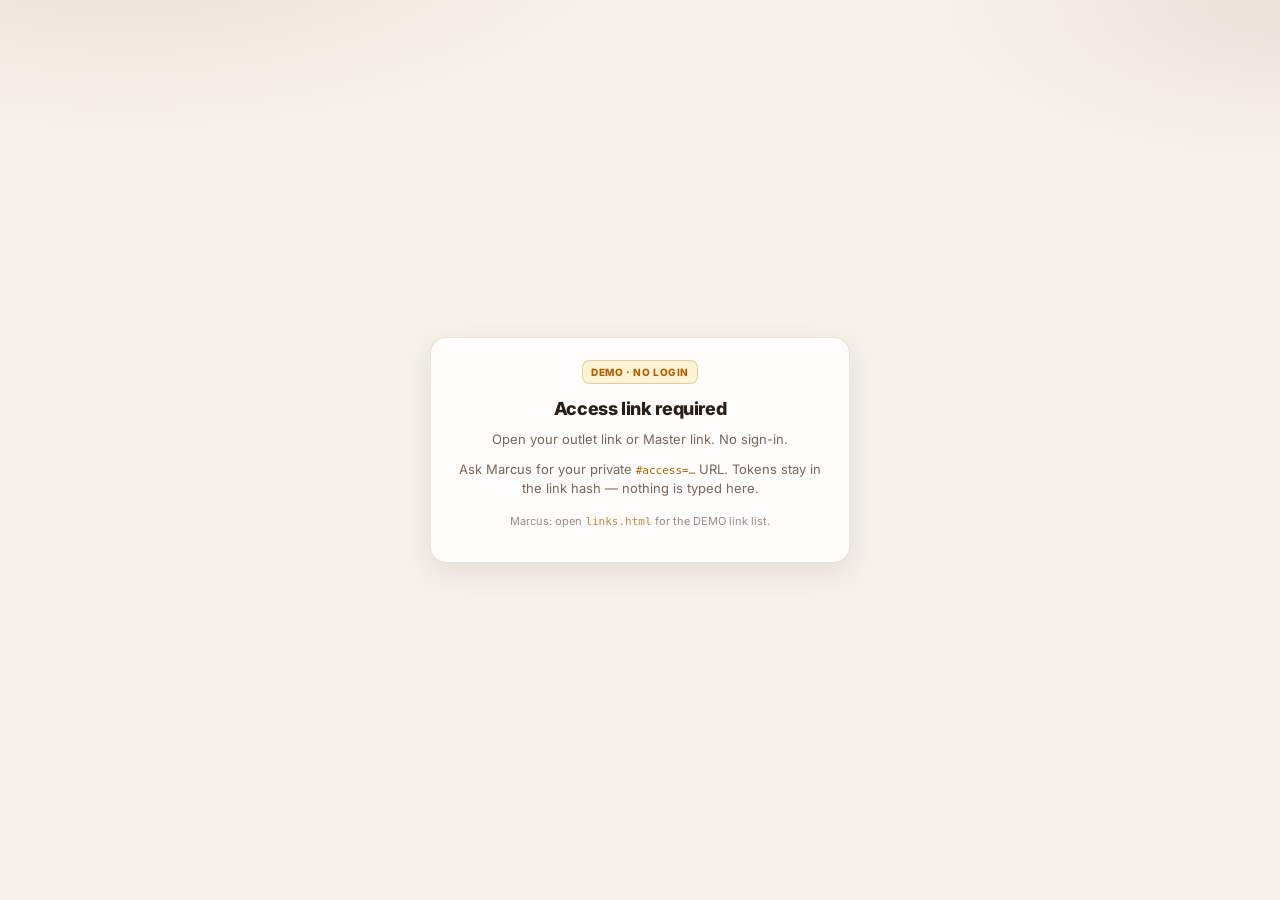
==== commit d44dfd4b: "Finish DEMO handoff from submit to Production, Bill, and Baker totals. After submit, Master gets Pro" ====
--- a/index.html
+++ b/index.html
@@ -3,365 +3,187 @@
 <head>
   <meta charset="UTF-8" />
   <meta name="viewport" content="width=device-width, initial-scale=1, viewport-fit=cover" />
-  <meta name="theme-color" content="#1c1410" />
   <title>Walnut · Outlet Order (DEMO)</title>
-  <link rel="preconnect" href="https://fonts.googleapis.com" />
-  <link rel="preconnect" href="https://fonts.gstatic.com" crossorigin />
-  <link href="https://fonts.googleapis.com/css2?family=Fraunces:ital,opsz,wght@0,9..144,560;0,9..144,640;1,9..144,560&family=Outfit:wght@400;500;600;700&display=swap" rel="stylesheet" />
   <style>
+@import url('https://fonts.googleapis.com/css2?family=Inter:wght@400;500;600;700;800&display=swap');
 :root {
-  --bg: #e8e4dc;
-  --canvas: #f4f1eb;
-  --surface: #fffcf8;
-  --ink: #1c1410;
-  --muted: #6d6258;
-  --line: #ddd4c6;
-  --amber: #d4892a;
-  --amber-deep: #8f4e12;
-  --rail: #1c1410;
-  --rail-ink: #f3e7d6;
-  --rail-dim: #cbbba8;
-  --ok: #2c7a45;
-  --danger: #a33b32;
-  --warn: #9a5b12;
-  --font: Outfit, system-ui, -apple-system, Segoe UI, sans-serif;
-  --display: Fraunces, Georgia, "Times New Roman", serif;
-  --rail-w: 232px;
-  --nav-h: 62px;
-  --ease: cubic-bezier(.22,1,.36,1);
+  --bg: #f6f1ea; --brand: #8b5a2b; --brand2: #5c3a1e;
+  --brand-grad: linear-gradient(135deg, #c4a484 0%, #8b5a2b 55%, #5c3a1e 100%);
+  --card: #ffffff; --card-solid: #ffffff; --ink: #192326; --muted: #6b7280;
+  --line: #e1e5e8; --ok: #1f9d63; --warn: #b06000; --danger: #c62828;
+  --shadow: 0 8px 24px rgba(25,35,38,.06); --radius: 14px;
+  --ease: cubic-bezier(.22,1,.36,1); --shell-max: 1100px;
+  --accent-wash: rgba(139,90,43,.12);
 }
 *{box-sizing:border-box;-webkit-tap-highlight-color:transparent}
-html,body{margin:0;padding:0;min-height:100%;background:var(--bg);color:var(--ink);font-family:var(--font);font-size:15px;line-height:1.45}
-button,input,select,textarea{font-family:inherit}
-a{color:var(--amber-deep)}
-.app{min-height:100dvh;background:var(--canvas)}
-.rail{
-  background:var(--rail);color:var(--rail-ink);
-  display:flex;align-items:center;justify-content:space-between;gap:12px;
-  padding:10px 16px;position:sticky;top:0;z-index:40;
-  border-bottom:3px solid var(--amber);
-}
-.rail-brand{display:flex;align-items:center;gap:10px;min-width:0}
-.mark{display:flex;flex-direction:column;line-height:1}
-.mark-name{font-family:var(--display);font-style:italic;font-weight:560;font-size:22px;letter-spacing:-.03em}
-.mark-line{margin-top:3px;font-size:10px;font-weight:700;letter-spacing:.16em;text-transform:uppercase;color:var(--rail-dim)}
-.demo-pill{
-  font-size:10px;font-weight:700;letter-spacing:.14em;text-transform:uppercase;
-  color:#f0c27a;border:1px solid rgba(212,137,42,.75);padding:3px 6px;border-radius:2px;
-}
-.rail-who{display:flex;align-items:center;gap:8px;min-width:0}
-.avatar{
-  width:28px;height:28px;border-radius:2px;display:grid;place-items:center;flex-shrink:0;
-  background:var(--amber);color:var(--rail);font-size:11px;font-weight:700;letter-spacing:.02em;
-}
-.role{font-size:12px;font-weight:600;color:var(--rail-dim);white-space:nowrap;overflow:hidden;text-overflow:ellipsis;max-width:46vw}
-.rail-nav,.rail-group,.rail-foot{display:none}
-.rail-label{
-  margin:16px 18px 6px;font-size:10px;font-weight:700;letter-spacing:.16em;text-transform:uppercase;color:#8d7b68;
-}
-.rail-foot{margin-top:auto;padding:16px 18px;font-size:11px;color:#8d7b68}
-.rail .tab-btn,.rail-link{
-  display:block;width:100%;text-align:left;background:transparent;color:var(--rail-dim);
-  border:0;border-left:2px solid transparent;border-radius:0;padding:11px 18px;
-  font-size:14px;font-weight:550;cursor:pointer;text-decoration:none;
-}
-.rail .tab-btn:hover,.rail-link:hover{color:var(--rail-ink);background:rgba(243,231,214,.04)}
-.rail .tab-btn.active{color:var(--rail-ink);border-left-color:var(--amber);background:rgba(212,137,42,.14)}
-.stage{min-width:0;padding:18px 16px calc(var(--nav-h) + 28px + env(safe-area-inset-bottom))}
-.stage-inner{max-width:1040px}
-.stage-head{display:flex;align-items:flex-end;justify-content:space-between;gap:16px;flex-wrap:wrap;margin-bottom:16px}
-.kicker{margin:0 0 6px;font-size:11px;font-weight:700;letter-spacing:.16em;text-transform:uppercase;color:var(--amber-deep)}
-.stage-head h1{margin:0;font-family:var(--display);font-weight:560;font-size:clamp(36px,5vw,52px);letter-spacing:-.035em;line-height:.95}
-.stage-actions{display:flex;gap:8px;align-items:center}
-.ledger{
-  display:grid;grid-template-columns:repeat(4,minmax(0,1fr));
-  border-top:1px solid var(--line);border-bottom:1px solid var(--line);margin:0 0 22px;
-}
-.ledger-item{padding:10px 12px 12px}
-.ledger-item + .ledger-item{border-left:1px solid var(--line)}
-.ledger-item b{display:block;font-family:var(--display);font-weight:560;font-size:30px;letter-spacing:-.03em;line-height:1;font-variant-numeric:tabular-nums}
-.ledger-item span{display:block;margin-top:4px;font-size:11px;font-weight:650;letter-spacing:.08em;text-transform:uppercase;color:var(--muted)}
-.tab-panel{display:none}
-.tab-panel.active{display:block}
-.lede{margin:0 0 14px;color:var(--muted);font-size:14px;max-width:62ch}
-.place-sub{margin:0 0 16px;color:var(--muted);font-size:14px}
-.jump{
-  display:flex;gap:18px;overflow-x:auto;position:sticky;top:58px;z-index:8;
-  background:var(--canvas);border-bottom:1px solid var(--line);margin:0 0 8px;padding:4px 0 0;
-}
-.jump a{
-  flex:0 0 auto;color:var(--muted);text-decoration:none;font-size:13px;font-weight:650;
-  letter-spacing:.04em;padding:8px 0 10px;border-bottom:2px solid transparent;
-}
-.jump a:hover{color:var(--ink);border-bottom-color:var(--amber)}
-.place-meta{display:grid;grid-template-columns:1fr;gap:14px 20px;margin:16px 0 8px}
-.field{display:block;font-size:11px;font-weight:700;letter-spacing:.1em;text-transform:uppercase;color:var(--muted);margin-bottom:6px}
-.field-gap{margin:0}
-select,input[type=text],input[type=date],input[type=number],input[type=tel],input[type=search],textarea{
-  width:100%;appearance:none;background:#fff;border:1px solid #cfc4b4;color:var(--ink);
-  border-radius:2px;padding:11px 12px;font-size:15px;outline:none;
-}
-select:focus,input:focus,textarea:focus{border-color:var(--amber);box-shadow:0 0 0 3px rgba(212,137,42,.22)}
+html,body{margin:0;padding:0;min-height:100%;font-family:Inter,system-ui,-apple-system,Segoe UI,Roboto,sans-serif;background:var(--bg);color:var(--ink);font-size:15px;line-height:1.45}
+.bg-decor{display:none}
+.app{max-width:var(--shell-max);margin:0 auto;min-height:100dvh;position:relative;z-index:1;padding:0 20px 48px}
+.shell-top{display:flex;align-items:center;justify-content:space-between;gap:16px;padding:14px 0;position:sticky;top:0;z-index:40;backdrop-filter:blur(12px);-webkit-backdrop-filter:blur(12px);background:color-mix(in srgb,var(--bg) 88%,transparent)}
+.brand{display:flex;align-items:center;gap:10px;min-width:0}
+.brand-mark{width:36px;height:36px;border-radius:10px;flex-shrink:0;background:var(--brand);color:#fff;display:grid;place-items:center;font-weight:800;font-size:15px;letter-spacing:-.02em;box-shadow:0 4px 12px rgba(139,90,43,.28)}
+.brand-text{display:flex;flex-direction:column;line-height:1.15;min-width:0}
+.brand-text .name{font-size:16px;font-weight:800;color:var(--ink);letter-spacing:-.02em}
+.brand-text .tag{font-size:10px;font-weight:700;letter-spacing:.08em;text-transform:uppercase;color:var(--muted)}
+.shell-user{display:flex;align-items:center;gap:10px;flex-shrink:0}
+.shell-user .role{font-size:12px;font-weight:600;color:var(--muted);white-space:nowrap}
+.avatar{width:34px;height:34px;border-radius:50%;display:grid;place-items:center;background:rgba(139,90,43,.14);color:var(--brand2);font-size:11px;font-weight:800;border:1px solid rgba(139,90,43,.2)}
+.demo-pill{display:inline-flex;align-items:center;font-size:9px;font-weight:800;letter-spacing:.05em;text-transform:uppercase;background:rgba(255,236,180,.55);color:var(--warn);border:1px solid rgba(176,96,0,.28);padding:3px 7px;border-radius:999px;margin-left:6px}
+.shell-crumb{margin:18px 0 6px;font-size:11px;font-weight:700;letter-spacing:.08em;text-transform:uppercase;color:var(--brand)}
+.shell-hero{display:flex;align-items:flex-start;justify-content:space-between;gap:16px;margin-bottom:18px;flex-wrap:wrap}
+.shell-hero h1{margin:0;font-size:clamp(26px,4vw,34px);font-weight:800;letter-spacing:-.03em;color:var(--ink);line-height:1.15}
+.shell-hero .sub{margin:6px 0 0;font-size:14px;color:var(--muted);font-weight:500}
+.btn-cta{border:0;border-radius:12px;padding:12px 18px;font-size:14px;font-weight:700;font-family:inherit;cursor:pointer;background:var(--brand);color:#fff;box-shadow:0 8px 20px rgba(139,90,43,.28);white-space:nowrap;transition:transform .15s var(--ease),opacity .2s}
+.btn-cta:active{transform:scale(.98)}.btn-cta:hover{background:var(--brand2)}
+.status-row{display:grid;grid-template-columns:repeat(4,minmax(0,1fr));gap:12px;margin-bottom:18px}
+.status-card{background:var(--card);border:1px solid var(--line);border-radius:var(--radius);padding:14px 14px 12px;box-shadow:var(--shadow);position:relative;min-height:92px}
+.status-card .ico{width:32px;height:32px;border-radius:10px;display:grid;place-items:center;font-size:15px;margin-bottom:8px}
+.status-card .ico.o{background:#fff1e6;color:#c45c12}.status-card .ico.p{background:#f3e8ff;color:#7c3aed}
+.status-card .ico.b{background:#e8f1ff;color:#2563eb}.status-card .ico.g{background:#e7f8ef;color:#15803d}
+.status-card .label{font-size:12px;font-weight:600;color:var(--muted);margin:0 0 4px}
+.status-card .count{font-size:26px;font-weight:800;letter-spacing:-.03em;color:var(--ink);line-height:1}
+.status-card .idx{position:absolute;right:12px;bottom:10px;font-size:11px;font-weight:700;color:#c5c9ce}
+.tabs-bar{display:flex;align-items:center;gap:6px;margin-bottom:14px;min-width:0}
+.tabs-scroll{display:flex;align-items:center;gap:4px;overflow-x:auto;-webkit-overflow-scrolling:touch;scrollbar-width:thin;flex:1;min-width:0;padding-bottom:2px}
+.tab-btn{border:0;background:transparent;color:var(--muted);font-family:inherit;font-size:13px;font-weight:600;padding:8px 12px;border-radius:10px;cursor:pointer;white-space:nowrap;flex-shrink:0}
+.tab-btn:hover{color:var(--ink);background:rgba(25,35,38,.04)}
+.tab-btn.active{background:var(--accent-wash);color:var(--brand2);font-weight:700}
+.tab-refresh{width:34px;height:34px;border-radius:10px;border:1px solid var(--line);background:var(--card);color:var(--muted);cursor:pointer;flex-shrink:0;display:grid;place-items:center;font-size:14px}
+.tab-refresh:hover{color:var(--brand)}
+.tab-panel{display:none;animation:rise .35s var(--ease) both}.tab-panel.active{display:block}
+@keyframes rise{from{opacity:0;transform:translateY(8px)}to{opacity:1;transform:none}}
+.content-card{background:var(--card);border:1px solid var(--line);border-radius:var(--radius);padding:22px 22px 20px;box-shadow:var(--shadow)}
+.content-card .card-head{display:flex;align-items:flex-start;justify-content:space-between;gap:12px;margin-bottom:14px}
+.content-card .card-head h2{margin:0;font-size:18px;font-weight:800;letter-spacing:-.02em}
+.content-card .card-head .hint{margin:4px 0 0;font-size:13px;color:var(--muted)}
+.place-card{padding:28px 28px 24px}
+.place-title{margin:0;font-size:clamp(22px,3vw,28px);font-weight:800;letter-spacing:-.03em;color:var(--ink)}
+.place-sub{margin:8px 0 0;font-size:14px;color:var(--muted);font-weight:500;line-height:1.5}
+.place-meta{display:grid;grid-template-columns:1fr 1fr;gap:16px 20px;margin:22px 0 8px}
+.place-meta .field-gap{margin-bottom:0}
+.hint{margin:0 0 12px;font-size:13px;color:var(--muted);line-height:1.45}
+.field{display:block;font-size:11px;font-weight:600;color:var(--muted);text-transform:uppercase;letter-spacing:.04em;margin-bottom:6px}
+.field-gap{margin-bottom:14px}
+select,input[type=text],input[type=date],input[type=number],input[type=tel],input[type=search],textarea{width:100%;appearance:none;background:var(--card-solid);border:1px solid var(--line);color:var(--ink);border-radius:12px;padding:12px 14px;font-size:15px;font-family:inherit;outline:none}
+select:focus,input:focus,textarea:focus{border-color:var(--brand);box-shadow:0 0 0 3px rgba(139,90,43,.12)}
 textarea{resize:vertical}
-.badge-row{display:flex;flex-wrap:wrap;gap:8px 16px;margin:12px 0}
-.cutoff-badge{
-  display:inline-flex;align-items:center;gap:8px;padding:0;border:0;border-radius:0;background:none;
-  font-size:12px;font-weight:600;color:var(--muted);
-}
-.cutoff-badge::before{content:"";width:7px;height:7px;background:var(--muted);flex-shrink:0}
-.cutoff-badge.open{color:var(--ink)}
-.cutoff-badge.open::before{background:var(--ok)}
-.cutoff-badge.locked{color:var(--danger)}
-.cutoff-badge.locked::before{background:var(--danger)}
-.hint{margin:0 0 12px;font-size:13px;color:var(--muted);line-height:1.45}
-.outlet-locked{display:flex;align-items:baseline;gap:10px;padding:4px 0 2px;border:0;border-bottom:1px solid var(--line);border-radius:0;background:transparent;font-size:18px;font-weight:600;font-family:var(--display)}
-.outlet-locked .code{font-family:ui-monospace,SFMono-Regular,Menlo,monospace;font-size:12px;font-weight:700;color:var(--amber-deep);letter-spacing:.04em}
-.outlet-locked .muted{display:block;margin-top:4px;font-family:var(--font);font-size:12px;font-weight:500;color:var(--muted)}
+.cutoff-badge{display:inline-flex;align-items:center;gap:6px;font-size:11px;font-weight:600;padding:5px 10px;border-radius:999px;border:1px solid var(--line);background:#faf8f5;color:var(--muted)}
+.cutoff-badge.open{color:var(--ok);border-color:color-mix(in srgb,var(--ok) 40%,transparent)}
+.cutoff-badge.locked{color:var(--danger);border-color:color-mix(in srgb,var(--danger) 40%,transparent)}
+.badge-row{display:flex;gap:8px;flex-wrap:wrap;align-items:center;margin:4px 0 18px}
+.outlet-locked{display:flex;align-items:center;gap:10px;padding:12px 14px;border-radius:12px;border:1px solid var(--line);background:#faf8f5;font-size:14px;font-weight:700}
+.outlet-locked .code{font-family:ui-monospace,SFMono-Regular,Menlo,monospace;color:var(--warn);font-size:12px}
+.outlet-locked .muted{font-size:11px;font-weight:600;color:var(--muted)}
 select.outlet-disabled{opacity:.55;pointer-events:none}
-.order-sec{margin:0;padding:22px 0 0}
-.order-sec + .order-sec{margin-top:8px;border-top:1px solid var(--line)}
-.order-sec{scroll-margin-top:120px}
-.sec-head{display:flex;align-items:flex-end;justify-content:space-between;gap:12px;margin:0 0 12px}
-.sec-num{margin:0 0 6px;font-size:11px;font-weight:700;letter-spacing:.16em;color:var(--amber-deep)}
-.order-sec h3{margin:0;font-family:var(--display);font-weight:560;font-size:clamp(26px,4vw,34px);letter-spacing:-.03em;line-height:1.05}
-.order-sec h3 .muted{font-family:var(--font);font-size:13px;font-weight:600;letter-spacing:0;color:var(--muted);margin-left:8px}
-.sec-hint{margin:6px 0 0;font-size:13px;color:var(--muted);font-weight:500;max-width:62ch}
-.sec-pill{font-size:10px;font-weight:700;letter-spacing:.14em;text-transform:uppercase;color:var(--amber-deep);background:none;padding:0;border-radius:0}
-.line-total{flex-shrink:0;font-size:13px;font-weight:650;font-variant-numeric:tabular-nums;color:var(--muted);background:none;border:0;padding:0 0 4px;white-space:nowrap}
-.line-total.has{color:var(--amber-deep)}
-.search-opt{margin-bottom:10px}
-.search-opt input{padding:10px 12px;font-size:14px}
-.sheet-scroll{overflow:auto;max-height:min(58vh,560px);border:1px solid var(--line);border-radius:2px;background:var(--surface);-webkit-overflow-scrolling:touch}
+.order-sec{margin-top:20px;padding-top:20px;border-top:1px solid var(--line)}
+.sec-head{display:flex;align-items:flex-start;justify-content:space-between;gap:12px;margin-bottom:10px;flex-wrap:wrap}
+.sec-head h3{margin:0;font-size:17px;font-weight:800;letter-spacing:-.02em;color:var(--ink)}
+.sec-head .sec-hint{margin:4px 0 0;font-size:13px;color:var(--muted);font-weight:500}
+.sec-pill{flex-shrink:0;font-size:11px;font-weight:700;padding:5px 10px;border-radius:999px;background:var(--accent-wash);color:var(--brand2)}
+.line-total{flex-shrink:0;font-size:11px;font-weight:700;padding:5px 10px;border-radius:999px;background:#faf8f5;border:1px solid var(--line);color:var(--muted);white-space:nowrap}
+.line-total.has{color:#fff;background:var(--brand);border-color:transparent}
+.search-opt{margin-bottom:10px}.search-opt input{padding:10px 14px;font-size:14px;border-radius:10px}
+.sheet-scroll{overflow:auto;max-height:min(56vh,520px);border-radius:12px;border:1px solid var(--line);background:var(--card-solid);-webkit-overflow-scrolling:touch}
 .sheet-sec{margin:0}
-.sheet-sticky{
-  position:sticky;top:0;z-index:5;padding:8px 14px;font-size:11px;font-weight:700;letter-spacing:.14em;
-  text-transform:uppercase;color:#f6e7c8;background:#1c1410;
-  display:flex;justify-content:space-between;align-items:center;gap:8px;
-}
-.sheet-sticky .lead{font-weight:600;letter-spacing:.06em;text-transform:none;font-size:11px;color:#f0c27a}
-.sheet-row{display:grid;grid-template-columns:1fr auto;gap:10px;align-items:center;padding:8px 14px;border-bottom:1px solid var(--line);min-height:46px;background:#fff}
-.sheet-row:last-child{border-bottom:0}
-.sheet-row .name{font-size:14px;font-weight:550;line-height:1.3;min-width:0}
-.sheet-row.filled{background:#fff8ee;box-shadow:inset 3px 0 0 var(--amber)}
+.sheet-sticky{position:sticky;top:0;z-index:5;padding:10px 18px;font-size:11px;font-weight:800;letter-spacing:.06em;text-transform:uppercase;color:var(--brand2);background:#faf8f5;border-bottom:1px solid var(--line);display:flex;justify-content:space-between;align-items:center;gap:8px}
+.sheet-sticky .lead{font-weight:700;opacity:.75;letter-spacing:.02em;text-transform:none;font-size:11px;color:var(--muted)}
+.sheet-row{display:grid;grid-template-columns:1fr auto;gap:10px;align-items:center;padding:12px 18px;border-bottom:1px solid var(--line);min-height:48px}
+.sheet-row:last-child{border-bottom:0}.sheet-row:nth-child(even){background:rgba(25,35,38,.015)}
+.sheet-row .name{font-size:14px;font-weight:600;line-height:1.3;min-width:0}
+.sheet-row.filled{background:color-mix(in srgb,var(--brand) 8%,transparent)}
 .qty-cell{display:flex;align-items:center;gap:4px}
-.qty-mini{
-  width:32px;height:34px;border-radius:2px;border:1px solid #cfc4b4;background:#fff;color:var(--ink);
-  font-size:16px;cursor:pointer;line-height:1;padding:0;flex-shrink:0;
-}
-.qty-mini:active{background:#fff4e4}
-input.sheet-qty{width:54px;text-align:center;padding:6px 4px;font-size:15px;font-weight:650;border-radius:2px;font-variant-numeric:tabular-nums;appearance:textfield;-moz-appearance:textfield}
+.qty-mini{width:30px;height:30px;border-radius:8px;border:1px solid var(--line);background:var(--card);color:var(--muted);font-size:16px;font-weight:600;cursor:pointer;font-family:inherit;line-height:1;padding:0;flex-shrink:0}
+.qty-mini:active{transform:scale(.94)}
+input.sheet-qty{width:56px;text-align:center;padding:8px 4px;font-size:15px;font-weight:700;border-radius:8px;appearance:textfield;-moz-appearance:textfield}
 input.sheet-qty::-webkit-outer-spin-button,input.sheet-qty::-webkit-inner-spin-button{-webkit-appearance:none;margin:0}
 .sheet-empty{padding:28px 16px;text-align:center;color:var(--muted);font-size:13px}
-.daily-foot{display:flex;justify-content:space-between;align-items:center;gap:8px;margin-top:8px;padding:8px 0;font-size:13px;font-weight:600;border-bottom:1px solid var(--line)}
-.daily-foot .muted{color:var(--muted);font-weight:500;font-size:12px;letter-spacing:.08em;text-transform:uppercase}
-.daily-foot .count{font-weight:700;font-variant-numeric:tabular-nums}
-.table-scroll{overflow:auto;border:1px solid var(--line);border-radius:2px;background:#fff;-webkit-overflow-scrolling:touch}
+.daily-foot{display:flex;justify-content:space-between;align-items:center;gap:8px;margin-top:10px;padding:10px 12px;border-radius:10px;border:1px solid var(--line);background:#faf8f5;font-size:13px;font-weight:600}
+.daily-foot .muted{color:var(--muted);font-weight:500;font-size:12px}.daily-foot .count{font-weight:800}
+.table-scroll{overflow:auto;border-radius:12px;border:1px solid var(--line);background:var(--card-solid)}
 .float-table{width:100%;border-collapse:separate;border-spacing:0;font-size:13px}
-.float-table th{
-  text-align:left;font-size:10px;font-weight:700;letter-spacing:.1em;text-transform:uppercase;
-  color:#f6e7c8;padding:8px 10px;background:#1c1410;position:sticky;top:0;
-}
-.float-table td{padding:8px 10px;border-bottom:1px solid var(--line);vertical-align:middle;background:#fff}
+.float-table th{text-align:left;font-size:10px;text-transform:uppercase;letter-spacing:.05em;color:var(--muted);padding:10px 10px;border-bottom:1px solid var(--line);position:sticky;top:0;background:var(--card-solid)}
+.float-table td{padding:10px;border-bottom:1px solid var(--line);vertical-align:middle}
 .float-table tr:last-child td{border-bottom:0}
-#packBunTable{min-width:520px}
-#packBunTable th:first-child,#packBunTable td:first-child{padding-left:14px}
-.float-table .delta-pos{color:var(--ok);font-weight:700}
-.float-table .delta-neg{color:var(--danger);font-weight:700}
-.float-table input.qty{width:64px;padding:7px 6px;text-align:center;font-weight:700;font-size:14px}
-.week-grid{overflow-x:auto;border:1px solid var(--line);border-radius:2px;background:#fff;-webkit-overflow-scrolling:touch}
-.week-grid table{min-width:640px;width:100%;border-collapse:separate;border-spacing:0;font-size:12px}
-.week-grid th,.week-grid td{padding:7px 6px;border-bottom:1px solid var(--line)}
-.week-grid th{font-size:10px;letter-spacing:.08em;text-transform:uppercase;color:#f6e7c8;background:#1c1410;position:sticky;top:0}
-.week-grid input.qty{width:46px;padding:6px 2px;font-size:12px;text-align:center;font-weight:700}
-.week-block{margin-bottom:18px}
-.week-block:last-child{margin-bottom:0}
-.week-block-head{display:flex;flex-wrap:wrap;align-items:center;justify-content:space-between;gap:8px;margin-bottom:6px}
-.week-block-head h4{margin:0;font-family:var(--display);font-weight:560;font-size:20px}
-.week-lock-pill{font-size:10px;font-weight:700;letter-spacing:.12em;text-transform:uppercase;padding:3px 7px;border-radius:2px;border:1px solid var(--line);color:var(--muted)}
-.week-lock-pill.locked{color:var(--danger);border-color:var(--danger);background:transparent}
-.week-lock-pill.open{color:var(--ok);border-color:var(--ok);background:transparent}
-.week-outlet-label{font-size:13px;font-weight:650;margin:0 0 8px}
-.week-instruction{font-size:12px;color:var(--muted);margin:0 0 8px;line-height:1.4}
-.week-grid th .day-name{display:block}
-.week-grid th .day-date{display:block;font-size:9px;font-weight:600;text-transform:none;letter-spacing:0;color:#f0c27a;margin-top:2px}
-.week-grid tr.inactive td{color:var(--muted)}
-.week-grid tr.inactive .dash{display:block;text-align:center;font-weight:700}
-.week-grid tr.total-row td{font-weight:700;border-top:2px solid #1c1410;background:#f6e7c8;color:#1c1410}
-.week-grid input.qty:disabled{opacity:.55;cursor:not-allowed;background:#f3efe8}
-.demo-toggle{
-  display:flex;align-items:center;gap:8px;margin:4px 0 14px;padding:8px 0 8px 12px;
-  border:0;border-left:3px solid var(--amber);border-radius:0;background:transparent;
-  font-size:13px;color:var(--ink);font-weight:600;
-}
-.demo-toggle input{width:auto;accent-color:var(--amber-deep)}
-.form-grid{display:grid;grid-template-columns:1fr;gap:12px}
-.so-add-row{display:grid;grid-template-columns:1fr;gap:10px;margin-bottom:12px}
-.so-lines{border-top:1px solid var(--line);border-bottom:1px solid var(--line)}
-.so-line{display:grid;grid-template-columns:1fr auto auto;gap:10px;align-items:center;padding:12px 0;border-bottom:1px solid var(--line);font-size:14px}
-.so-line:last-child{border-bottom:0}
-.so-line .name{font-weight:650}
-.so-line .meta{font-size:12px;color:var(--muted);font-weight:500;margin-top:2px}
-.so-line .qty{font-weight:700;font-variant-numeric:tabular-nums}
-.so-line .rm{border:0;background:transparent;color:var(--danger);font-weight:700;cursor:pointer;font-size:12px;padding:6px 0;letter-spacing:.06em;text-transform:uppercase}
-.so-empty{padding:16px 0;color:var(--muted);font-size:13px}
-.place-footer{
-  position:fixed;left:0;right:0;bottom:calc(var(--nav-h) + env(safe-area-inset-bottom));z-index:45;
-  display:flex;align-items:center;justify-content:space-between;gap:12px;flex-wrap:wrap;
-  margin:0;padding:12px 16px;background:var(--canvas);border-top:1px solid var(--line);
-}
-#placeFormCard{padding-bottom:84px}
-.place-footer .items-count{font-size:14px;font-weight:600;color:var(--muted)}
-.place-footer .items-count strong{color:var(--ink);font-weight:700;font-variant-numeric:tabular-nums}
-.btn{
-  border:1px solid #1c1410;border-radius:2px;padding:12px 16px;font-size:14px;font-weight:650;
-  cursor:pointer;background:transparent;color:var(--ink);transition:background .15s var(--ease),color .15s var(--ease);
-}
-.btn:active{transform:translateY(1px)}
-.btn:disabled{opacity:.45;cursor:not-allowed}
-.btn-ghost{background:transparent;color:var(--ink);border:1px solid #cfc4b4}
-.btn-ghost:hover{border-color:#1c1410}
-.btn-primary,.btn-cta{background:var(--amber);color:#1c1410;border-color:transparent}
-.btn-primary:hover,.btn-cta:hover{background:#e0a04a}
-.btn-sm{padding:10px 12px;font-size:13px}
-#btnSubmit{min-width:168px}
-.toast{
-  position:fixed;left:50%;bottom:calc(var(--nav-h) + 16px + env(safe-area-inset-bottom));
-  transform:translateX(-50%) translateY(12px);max-width:420px;width:calc(100% - 32px);
-  padding:12px 14px;border-radius:2px;font-size:13px;font-weight:650;z-index:70;opacity:0;pointer-events:none;
-  transition:opacity .25s var(--ease),transform .25s var(--ease);background:#1c1410;color:#f6e7c8;
-}
+#packBunTable th:first-child,#packBunTable td:first-child{padding-left:16px;overflow-wrap:anywhere}
+#packBunTable th:last-child,#packBunTable td:last-child{padding-right:16px}
+.float-table .delta-pos{color:var(--ok);font-weight:700}.float-table .delta-neg{color:var(--danger);font-weight:700}
+.float-table input.qty{width:64px;padding:8px 6px;text-align:center;font-weight:700;font-size:14px}
+.week-grid{overflow-x:auto;border-radius:12px;border:1px solid var(--line);background:var(--card-solid)}
+.week-grid table{min-width:520px;width:100%;border-collapse:separate;border-spacing:0;font-size:12px}
+.week-grid th,.week-grid td{padding:8px 6px;border-bottom:1px solid var(--line)}
+.week-grid th{font-size:10px;text-transform:uppercase;color:var(--muted);position:sticky;top:0;background:var(--card-solid)}
+.week-grid input.qty{width:44px;padding:6px 2px;font-size:12px;text-align:center;font-weight:700}
+.week-block{margin-bottom:16px}.week-block:last-child{margin-bottom:0}
+.week-block-head{display:flex;flex-wrap:wrap;align-items:center;justify-content:space-between;gap:8px;margin-bottom:8px}
+.week-block-head h4{margin:0;font-size:14px;font-weight:800}
+.week-lock-pill{font-size:10px;font-weight:800;letter-spacing:.04em;text-transform:uppercase;padding:4px 8px;border-radius:999px;border:1px solid var(--line)}
+.week-lock-pill.locked{color:var(--danger);border-color:color-mix(in srgb,var(--danger) 40%,transparent);background:color-mix(in srgb,var(--danger) 12%,transparent)}
+.week-lock-pill.open{color:var(--ok);border-color:color-mix(in srgb,var(--ok) 40%,transparent);background:color-mix(in srgb,var(--ok) 12%,transparent)}
+.week-outlet-label{font-size:13px;font-weight:700;color:var(--ink);margin:0 0 8px}
+.week-instruction{font-size:12px;color:var(--muted);margin:0 0 10px;line-height:1.4}
+.week-grid th .day-name{display:block}.week-grid th .day-date{display:block;font-size:9px;font-weight:600;text-transform:none;letter-spacing:0;opacity:.85;margin-top:2px}
+.week-grid tr.inactive td{color:var(--muted);opacity:.75}.week-grid tr.inactive .dash{display:block;text-align:center;font-weight:700}
+.week-grid tr.total-row td{font-weight:800;border-top:2px solid var(--line);background:color-mix(in srgb,var(--brand) 10%,transparent)}
+.week-grid input.qty:disabled{opacity:.55;cursor:not-allowed;background:#f5f5f5}
+.demo-toggle{display:flex;align-items:center;gap:8px;margin:10px 0 12px;padding:10px 12px;border-radius:10px;border:1px dashed rgba(176,96,0,.35);background:rgba(255,236,180,.35);font-size:12px;color:var(--warn);font-weight:600}
+.demo-toggle input{width:auto;accent-color:var(--brand)}
+.form-grid{display:grid;grid-template-columns:1fr 1fr;gap:12px 16px}
+.form-grid .form-span-2,.form-grid .span-2,.form-grid .full{grid-column:1/-1}
+.so-add-actions{display:flex;justify-content:flex-end;margin:4px 0 12px}
+.so-lines{border:1px solid var(--line);border-radius:12px;overflow:auto;background:var(--card-solid)}
+.so-table{width:100%;border-collapse:collapse;font-size:13px;min-width:640px}
+.so-table th{text-align:left;font-size:10px;font-weight:700;letter-spacing:.05em;text-transform:uppercase;color:var(--muted);padding:8px 10px;border-bottom:1px solid var(--line);white-space:nowrap}
+.so-table td{padding:10px;border-bottom:1px solid var(--line);vertical-align:middle}
+.so-table tr:last-child td{border-bottom:0}
+.so-table .name{font-weight:700}
+.so-table .sub{font-size:11px;color:var(--muted);font-weight:500;margin-top:2px}
+.so-table .rm{border:0;background:transparent;color:var(--danger);font-weight:700;cursor:pointer;font-family:inherit;font-size:12px;padding:4px 8px}
+.so-empty{padding:18px;text-align:center;color:var(--muted);font-size:13px}
+.place-footer{display:flex;align-items:center;justify-content:space-between;gap:16px;flex-wrap:wrap;margin-top:28px;padding-top:20px;border-top:1px solid var(--line)}
+.place-footer .items-count{font-size:14px;font-weight:600;color:var(--muted)}.place-footer .items-count strong{color:var(--ink);font-weight:800}
+.btn{border:0;border-radius:14px;padding:14px 20px;font-size:15px;font-weight:700;font-family:inherit;cursor:pointer;transition:transform .15s var(--ease),opacity .2s}
+.btn:active{transform:scale(.98)}.btn:disabled{opacity:.45;cursor:not-allowed}
+.btn-ghost{background:var(--card-solid);color:var(--ink);border:1px solid var(--line)}
+.btn-primary{background:var(--brand);color:#fff;box-shadow:0 8px 24px rgba(139,90,43,.28)}.btn-primary:hover{background:var(--brand2)}
+.btn-sm{padding:10px 14px;font-size:13px;border-radius:10px}
+.toast{position:fixed;left:50%;bottom:24px;transform:translateX(-50%) translateY(20px);max-width:420px;width:calc(100% - 32px);padding:12px 16px;border-radius:14px;font-size:13px;font-weight:600;z-index:60;opacity:0;pointer-events:none;transition:all .35s var(--ease);box-shadow:var(--shadow)}
 .toast.show{opacity:1;transform:translateX(-50%) translateY(0)}
-.toast.ok{box-shadow:inset 3px 0 0 var(--ok)}
-.toast.err{box-shadow:inset 3px 0 0 #e07a72}
-.done-card{padding:28px 0 12px;max-width:520px}
-.done-card .check{
-  width:48px;height:48px;border-radius:2px;background:var(--amber);color:#1c1410;
-  display:grid;place-items:center;font-family:var(--display);font-size:26px;margin-bottom:14px;
-}
-.done-card h2{margin:0 0 8px;font-family:var(--display);font-weight:560;font-size:36px;letter-spacing:-.03em}
+.toast.ok{background:#e8f8ef;color:#14532d;border:1px solid #1f9d63}.toast.err{background:#fdecea;color:#8b1515;border:1px solid #c62828}
+.done-card{text-align:center;padding:28px 18px 22px}
+.done-card .check{width:64px;height:64px;margin:0 auto 14px;border-radius:50%;background:var(--brand-grad);display:grid;place-items:center;font-size:30px;color:#fff;box-shadow:var(--shadow);animation:rise .5s var(--ease)}
+.done-card h2{margin:0 0 8px;font-size:22px}
 .done-card p{margin:0;color:var(--muted);font-size:14px}
-.mono{font-family:ui-monospace,SFMono-Regular,Menlo,monospace;font-size:12px}
-.hidden{display:none!important}
-.empty{padding:22px 0;color:var(--muted);font-size:14px}
-.locked-banner{border-left:3px solid var(--danger);color:var(--danger);padding:8px 12px;font-size:13px;font-weight:650;margin:0 0 10px}
-.summary-box{border-top:1px solid var(--line);border-bottom:1px solid var(--line);padding:4px 0;font-size:14px}
-.summary-box .row{display:flex;justify-content:space-between;gap:12px;padding:10px 0;border-bottom:1px solid var(--line)}
-.summary-box .row:last-child{border-bottom:0}
-.summary-box .k{color:var(--muted)}
-.summary-box .v{font-weight:650;text-align:right}
-.orders-table{width:100%;border-collapse:collapse;font-size:14px}
-.orders-table th{
-  text-align:left;font-size:10px;font-weight:700;letter-spacing:.1em;text-transform:uppercase;color:#f6e7c8;
-  padding:8px 10px;background:#1c1410;
-}
-.orders-table td{padding:12px 10px;border-bottom:1px solid var(--line);vertical-align:middle}
-.orders-table .oid{font-weight:650;font-size:13px;font-family:ui-monospace,SFMono-Regular,Menlo,monospace}
-.orders-table .oname{font-size:11px;color:var(--muted);margin-top:2px;letter-spacing:.08em;text-transform:uppercase}
-.status-pill{display:inline-flex;font-size:11px;font-weight:700;letter-spacing:.08em;text-transform:uppercase;color:var(--amber-deep)}
-.status-pill.ok{color:var(--ok)}
-.link-open{color:var(--ink);font-weight:650;text-decoration:none;font-size:13px;border-bottom:1px solid var(--amber);white-space:nowrap}
-.link-open:hover{color:var(--amber-deep)}
-.embed-actions{display:flex;flex-wrap:wrap;gap:10px;margin:8px 0 16px}
-.filter-select{
-  appearance:none;border:1px solid #cfc4b4;border-radius:2px;padding:8px 28px 8px 10px;font-size:13px;font-weight:600;
-  background:#fff url("data:image/svg+xml,%3Csvg xmlns='http://www.w3.org/2000/svg' width='12' height='12' viewBox='0 0 12 12'%3E%3Cpath fill='%231c1410' d='M2 4l4 4 4-4'/%3E%3C/svg%3E") right 8px center no-repeat;
-  color:var(--ink);cursor:pointer;
-}
-.panel-tools{display:grid;gap:0;border-top:1px solid var(--line);max-width:560px}
-.panel-tools a,.tool-row{
-  display:flex;justify-content:space-between;gap:12px;align-items:baseline;
-  padding:14px 0;border-bottom:1px solid var(--line);text-decoration:none;color:var(--ink);font-weight:650;
-}
-.panel-tools a span,.tool-row span{font-weight:500;color:var(--muted);font-size:13px}
-.shell-foot{display:flex;flex-wrap:wrap;justify-content:space-between;gap:8px;margin-top:28px;padding-top:12px;font-size:11px;letter-spacing:.06em;text-transform:uppercase;color:var(--muted)}
-.bottom-nav{
-  position:fixed;left:0;right:0;bottom:0;z-index:50;
-  display:flex;align-items:stretch;
-  height:calc(var(--nav-h) + env(safe-area-inset-bottom));
-  padding-bottom:env(safe-area-inset-bottom);
-  background:#1c1410;border-top:3px solid var(--amber);
-}
-.bottom-nav .tab-btn,.bottom-nav .desk-btn{
-  flex:1;border:0;border-radius:0;background:transparent;color:#cbbba8;
-  font-size:11px;font-weight:700;letter-spacing:.1em;text-transform:uppercase;cursor:pointer;
-}
-.bottom-nav .tab-btn.active,.bottom-nav .desk-btn.on{color:#f6e7c8;box-shadow:inset 0 -3px 0 var(--amber)}
-.desk-sheet{
-  display:none;position:absolute;left:10px;right:10px;bottom:calc(100% + 8px);
-  background:#fffcf8;color:var(--ink);border:1px solid #1c1410;padding:6px 12px 8px;
-  box-shadow:0 16px 40px rgba(28,20,16,.2);
-}
-.desk-sheet.open{display:grid}
-.desk-sheet p{margin:8px 0 0;font-size:10px;font-weight:700;letter-spacing:.14em;text-transform:uppercase;color:var(--amber-deep)}
-.desk-sheet a,.desk-sheet .tab-btn{
-  display:block;width:100%;text-align:left;background:transparent;color:var(--ink);
-  border:0;border-bottom:1px solid var(--line);border-radius:0;padding:12px 0;
-  font-size:15px;font-weight:600;text-decoration:none;cursor:pointer;letter-spacing:0;text-transform:none;
-  box-shadow:none;
-}
-.desk-sheet .tab-btn.active{color:var(--amber-deep);box-shadow:none}
-@media (max-width:720px){
-  .orders-table thead{display:none}
-  .orders-table,.orders-table tbody{display:block;width:100%}
-  .orders-table tr{
-    display:grid;grid-template-columns:1fr auto;column-gap:12px;row-gap:2px;
-    padding:14px 0;border-bottom:1px solid var(--line);
-  }
-  .orders-table td{display:block;width:auto;border:0;padding:0}
-  .orders-table td:nth-child(1){grid-column:1}
-  .orders-table td:nth-child(2){grid-column:1;font-weight:600}
-  .orders-table td:nth-child(3){grid-column:1;color:var(--muted);font-size:13px}
-  .orders-table td:nth-child(4){grid-column:1;font-size:13px}
-  .orders-table td:nth-child(4)::before{content:"Items ";color:var(--muted);font-weight:500}
-  .orders-table td:nth-child(5){grid-column:2;grid-row:1;text-align:right}
-  .orders-table td:nth-child(6){grid-column:2;grid-row:4;text-align:right;align-self:end}
-}
-@media (max-width:719px){
-  .ledger{grid-template-columns:1fr 1fr}
-  .ledger-item:nth-child(odd){border-left:0}
-  .ledger-item:nth-child(n+3){border-top:1px solid var(--line)}
-  .place-footer{flex-direction:column;align-items:stretch}
-  .place-footer .btn{width:100%}
-  #placeFormCard{padding-bottom:132px}
-  .stage-head h1{font-size:34px}
-}
-@media (min-width:720px){
-  .place-meta,.form-grid{grid-template-columns:1fr 1fr}
-  .so-add-row{grid-template-columns:1.1fr 1.5fr 72px 1fr auto;align-items:end}
-  .stage{padding-left:28px;padding-right:28px}
-}
-@media (min-width:960px){
-  .app{display:grid;grid-template-columns:var(--rail-w) minmax(0,1fr)}
-  .rail{
-    position:sticky;top:0;height:100dvh;flex-direction:column;align-items:stretch;justify-content:flex-start;
-    gap:0;padding:22px 0 16px;border-bottom:0;border-right:0;overflow:auto;
-  }
-  .rail-brand{padding:0 18px 8px;align-items:flex-start}
-  .rail-who{padding:12px 18px 16px;border-bottom:1px solid rgba(243,231,214,.12)}
-  .role{max-width:none;white-space:normal}
-  .rail-nav{display:flex;flex-direction:column;padding-top:10px}
-  .rail-group{display:block}
-  .rail-foot{display:block}
-  .stage{padding:32px 40px 56px}
-  .jump{top:0}
-  .place-footer{left:var(--rail-w);bottom:0;padding-left:40px;padding-right:40px}
-  .bottom-nav{display:none!important}
-  .toast{bottom:24px}
-  .order-sec{scroll-margin-top:56px}
-}
-@media (orientation:landscape) and (max-height:520px){
-  :root{--nav-h:48px}
-  .mark-line{display:none}
-  .rail{padding-top:6px;padding-bottom:6px}
-  .stage{padding-top:12px}
-  .stage-head h1{font-size:30px}
-  .ledger-item{padding:6px 10px}
-  .ledger-item b{font-size:22px}
-  .sheet-scroll{max-height:46vh}
-}
-@media (prefers-reduced-motion:reduce){
-  *{transition:none!important}
-}
+.done-card p.done-note{margin:0 auto;max-width:540px;color:var(--ink);font-size:14px;font-weight:600;line-height:1.5}
+.done-card p.done-outlet-copy{margin:14px auto 0;max-width:540px;color:var(--ink);font-size:14px;font-weight:600;line-height:1.5}
+.done-card p.done-how{margin:8px auto 0;max-width:540px;color:var(--muted);font-size:12px;font-weight:500;line-height:1.5}
+.done-summary{text-align:left;max-width:440px;margin:16px auto 0}
+.done-actions{display:flex;flex-wrap:wrap;gap:8px;justify-content:center;margin-top:16px}
+.done-actions-secondary{margin-top:8px}
+a.btn{display:inline-block;text-decoration:none;text-align:center;line-height:1.2}
+.mono{font-family:ui-monospace,SFMono-Regular,Menlo,monospace;font-size:12px}.hidden{display:none!important}
+.empty{text-align:center;padding:28px 16px;color:var(--muted);font-size:13px}.empty .ico{font-size:32px;margin-bottom:8px;opacity:.7}
+.locked-banner{background:color-mix(in srgb,var(--danger) 12%,transparent);border:1px solid color-mix(in srgb,var(--danger) 35%,transparent);color:var(--danger);border-radius:12px;padding:12px;font-size:13px;font-weight:600;margin-bottom:12px}
+.summary-box{background:#faf8f5;border:1px dashed var(--line);border-radius:14px;padding:14px;font-size:13px;line-height:1.5}
+.summary-box .row{display:flex;justify-content:space-between;gap:8px;padding:6px 0;border-bottom:1px solid var(--line)}
+.summary-box .row:last-child{border-bottom:0}.summary-box .k{color:var(--muted)}.summary-box .v{font-weight:700;text-align:right}
+.orders-table{width:100%;border-collapse:collapse;font-size:13px}
+.orders-table th{text-align:left;font-size:10px;font-weight:700;letter-spacing:.06em;text-transform:uppercase;color:var(--muted);padding:10px 8px;border-bottom:1px solid var(--line)}
+.orders-table td{padding:12px 8px;border-bottom:1px solid var(--line);vertical-align:middle}
+.orders-table tr:last-child td{border-bottom:0}
+.orders-table .oid{font-weight:700;font-size:13px}.orders-table .oname{font-size:11px;color:var(--muted);margin-top:2px}
+.status-pill{display:inline-flex;font-size:11px;font-weight:700;padding:4px 10px;border-radius:999px;background:#fff1e6;color:#c45c12}
+.status-pill.ok{background:#e7f8ef;color:#15803d}
+.link-open{color:var(--brand);font-weight:700;text-decoration:none;font-size:13px;white-space:nowrap}.link-open:hover{color:var(--brand2)}
+.embed-actions{display:flex;flex-wrap:wrap;gap:10px;margin-top:12px}
+.filter-select{appearance:none;border:1px solid var(--line);border-radius:10px;padding:8px 28px 8px 12px;font-size:12px;font-weight:600;font-family:inherit;background:var(--card) url("data:image/svg+xml,%3Csvg xmlns='http://www.w3.org/2000/svg' width='12' height='12' viewBox='0 0 12 12'%3E%3Cpath fill='%236b7280' d='M3 4.5L6 8l3-3.5'/%3E%3C/svg%3E") right 10px center no-repeat;color:var(--ink);cursor:pointer}
+.shell-foot{display:flex;flex-wrap:wrap;justify-content:space-between;gap:8px;margin-top:20px;padding-top:12px;font-size:11px;color:var(--muted)}
+.site-nav{display:none}
+@media (max-width:900px){.status-row{grid-template-columns:repeat(2,minmax(0,1fr))}.app{padding:0 14px 40px}.place-card{padding:20px 16px 18px}.place-meta{grid-template-columns:1fr}.so-add-row{grid-template-columns:1fr 1fr}.so-add-row .so-add-btn{grid-column:1/-1}}
+@media (max-width:640px){.form-grid{grid-template-columns:1fr}.so-add-row{grid-template-columns:1fr}}
+@media (max-width:520px){.status-row{grid-template-columns:1fr 1fr}.shell-hero h1{font-size:24px}.shell-user .role{font-size:11px;max-width:120px;overflow:hidden;text-overflow:ellipsis}.orders-table th:nth-child(2),.orders-table td:nth-child(2),.orders-table th:nth-child(4),.orders-table td:nth-child(4){display:none}}
+@media (min-width:768px){.app{padding:0 24px 56px}}
+@media (orientation: landscape){.app{max-width:none;width:100%;padding-left:max(16px,env(safe-area-inset-left));padding-right:max(16px,env(safe-area-inset-right))}}
+html.landscape .app{max-width:none!important;width:100%;padding-left:max(16px,env(safe-area-inset-left));padding-right:max(16px,env(safe-area-inset-right))}
   </style>
 </head>
 <body>
@@ -381,268 +203,257 @@
 </script>
 
   <div class="app" id="app">
-    <aside class="rail" aria-label="Walnut counter">
-      <div class="rail-brand">
-        <div class="mark">
-          <span class="mark-name">Walnut</span>
-          <span class="mark-line">Bakery counter</span>
+    <header class="shell-top">
+      <div class="brand">
+        <div class="brand-mark" aria-hidden="true">W</div>
+        <div class="brand-text">
+          <span class="name">Walnut</span>
+          <span class="tag">Outlet Order</span>
         </div>
         <span class="demo-pill" id="demoBadge">DEMO</span>
       </div>
-      <div class="rail-who">
-        <span class="avatar" id="shellAvatar" title="Access role">W</span>
-        <span class="role" id="shellRoleLabel">OUTLET</span>
+      <div class="shell-user">
+        <span class="role" id="shellRoleLabel">OUTLET · —</span>
+        <div class="avatar" id="shellAvatar" title="Access role">W</div>
       </div>
-      <nav class="rail-nav" aria-label="Sections">
-        <button type="button" class="tab-btn active" data-tab="place-order">Place order</button>
-        <button type="button" class="tab-btn" data-tab="all-orders">All orders</button>
-        <button type="button" class="tab-btn" data-tab="receive">Receive</button>
-      </nav>
-      <div class="rail-group" data-master-only>
-        <p class="rail-label">Master desk</p>
-        <a class="rail-link" href="production.html">Production</a>
-        <a class="rail-link" href="bill.html">Bill for print</a>
-        <a class="rail-link" href="backend.html">Backend inbox</a>
-        <a class="rail-link" href="links.html">All links</a>
-        <button type="button" class="tab-btn" data-tab="warehouse">Warehouse</button>
-        <button type="button" class="tab-btn" data-tab="master-sheet">Master sheet</button>
-        <button type="button" class="tab-btn" data-tab="staff-links">Staff links</button>
+    </header>
+
+    <div class="shell-crumb" id="shellCrumb">OUTLET · FACTORY · BILL</div>
+    <div class="shell-hero">
+      <div>
+        <h1>Orders, on schedule.</h1>
+        <p class="sub">Daily T+1 · Pack bun T+2 · Weekly dual-week — DEMO bakery ordering</p>
       </div>
-      <p class="rail-foot">Practice demo · Asia/Kuching · this browser only</p>
-    </aside>
-
-    <div class="stage">
-      <div class="stage-inner">
-        <header class="stage-head">
-          <div>
-            <p class="kicker" id="shellCrumb">Outlet counter</p>
-            <h1 id="stageTitle">Place order</h1>
+      <button type="button" class="btn-cta" id="btnNewOrder">+ New order</button>
+    </div>
+
+    <div class="status-row" id="statusRow" aria-label="DEMO status summary">
+      <div class="status-card"><div class="ico o" aria-hidden="true">📦</div><p class="label">Awaiting packing</p><div class="count" id="statAwaiting">0</div><span class="idx">01</span></div>
+      <div class="status-card"><div class="ico p" aria-hidden="true">🏭</div><p class="label">Ready for production</p><div class="count" id="statReady">0</div><span class="idx">02</span></div>
+      <div class="status-card"><div class="ico b" aria-hidden="true">🚚</div><p class="label">On Bill / dispatch</p><div class="count" id="statBill">0</div><span class="idx">03</span></div>
+      <div class="status-card"><div class="ico g" aria-hidden="true">✅</div><p class="label">Confirmed</p><div class="count" id="statConfirmed">0</div><span class="idx">04</span></div>
+    </div>
+
+    <div class="tabs-bar">
+      <div class="tabs-scroll" id="tabsScroll" role="tablist">
+        <button type="button" class="tab-btn" data-tab="all-orders" role="tab">All orders</button>
+        <button type="button" class="tab-btn" data-tab="warehouse" data-master-only role="tab">Warehouse</button>
+        <button type="button" class="tab-btn" data-tab="receive" role="tab">Receive delivery</button>
+        <button type="button" class="tab-btn" data-tab="master-sheet" data-master-only role="tab">Master sheet</button>
+        <button type="button" class="tab-btn active" data-tab="place-order" role="tab">Place order</button>
+        <button type="button" class="tab-btn" data-tab="staff-links" data-master-only role="tab">Staff links &amp; access</button>
+      </div>
+      <button type="button" class="tab-refresh" id="btnShellRefresh" title="Refresh DEMO counts" aria-label="Refresh">↻</button>
+    </div>
+
+    <section class="tab-panel" data-tab="all-orders" id="tabAllOrders">
+      <div class="content-card">
+        <div class="card-head">
+          <div><h2>Order overview</h2><p class="hint">DEMO submits from this browser · localStorage only</p></div>
+          <select class="filter-select hidden" id="allOrdersFilter" aria-label="Filter outlets"><option value="">All outlets</option></select>
+        </div>
+        <div class="table-scroll" style="max-height:none;border:0;border-radius:0">
+          <table class="orders-table" id="allOrdersTable">
+            <thead><tr><th>Order</th><th>Outlet</th><th>Placed</th><th>Items</th><th>Status</th><th></th></tr></thead>
+            <tbody id="allOrdersBody"><tr><td colspan="6" class="empty">No DEMO orders yet — place one on Place order.</td></tr></tbody>
+          </table>
+        </div>
+      </div>
+    </section>
+
+    <section class="tab-panel" data-tab="receive" id="tabReceive">
+      <div class="content-card">
+        <div class="card-head"><div><h2>Receive delivery</h2><p class="hint">DEMO — check against Bill clone. Not live Production.</p></div></div>
+        <p class="hint">Open the Bill For Print DEMO clone to check packed quantities against your latest submit.</p>
+        <div class="embed-actions"><a class="btn btn-primary" id="linkBill" href="bill.html">Open Bill clone ↗</a></div>
+        <div style="margin-top:16px" id="receiveLatest"></div>
+      </div>
+    </section>
+
+    <section class="tab-panel" data-tab="warehouse" data-master-only id="tabWarehouse">
+      <div class="content-card">
+        <div class="card-head"><div><h2>Warehouse queue</h2><p class="hint">DEMO Production Sheet clone — prepare stock &amp; dispatch view</p></div></div>
+        <p class="hint">Department sheets keep product totals and each outlet. Bakers who only need the batch total use Baker totals. No Drive writes.</p>
+        <div class="embed-actions">
+          <a class="btn btn-primary" id="linkProduction" href="production.html">Open Production clone ↗</a>
+          <a class="btn btn-ghost" id="linkBakerBoard" href="baker-board.html">Baker totals ↗</a>
+        </div>
+      </div>
+    </section>
+
+    <section class="tab-panel" data-tab="master-sheet" data-master-only id="tabMasterSheet">
+      <div class="content-card">
+        <div class="card-head"><div><h2>Master sheet</h2><p class="hint">Backend inbox of DEMO outlet submits</p></div></div>
+        <div class="embed-actions">
+          <a class="btn btn-primary" id="linkBackend" href="backend.html">Open Backend inbox ↗</a>
+          <a class="btn btn-ghost" id="linkProduction2" href="production.html">Production totals ↗</a>
+          <a class="btn btn-ghost" id="linkBakerBoard2" href="baker-board.html">Baker totals ↗</a>
+        </div>
+      </div>
+    </section>
+
+    <section class="tab-panel" data-tab="staff-links" data-master-only id="tabStaffLinks">
+      <div class="content-card">
+        <div class="card-head"><div><h2>Staff links &amp; access</h2><p class="hint">Private #access= DEMO links per outlet + Master</p></div></div>
+        <div class="embed-actions"><a class="btn btn-primary" id="linkLinks" href="links.html">Open access links ↗</a></div>
+        <div id="staffLinksPreview" style="margin-top:14px"></div>
+      </div>
+    </section>
+
+    <section class="tab-panel active" data-tab="place-order" id="tabPlaceOrder">
+      <div class="content-card place-card" id="placeFormCard">
+        <h2 class="place-title">Place a bakery order</h2>
+        <p class="place-sub" id="placeSubtitle">Select an outlet · Daily T+1 · Pack bun T+2 · DEMO sample only</p>
+
+        <div class="place-meta">
+          <div class="field-gap">
+            <label class="field">Outlet</label>
+            <div id="outletLocked" class="outlet-locked hidden"></div>
+            <select id="outletSelect"></select>
           </div>
-          <div class="stage-actions">
-            <button type="button" class="btn btn-ghost" id="btnShellRefresh">Refresh</button>
-            <button type="button" class="btn btn-cta" id="btnNewOrder">New order</button>
+          <div class="field-gap">
+            <label class="field">Ordered by</label>
+            <input type="text" id="orderedBy" placeholder="Your name" autocomplete="name" />
           </div>
-        </header>
-
-        <div class="ledger" id="statusRow" aria-label="DEMO status summary">
-          <div class="ledger-item"><b id="statAwaiting">0</b><span>Awaiting pack</span></div>
-          <div class="ledger-item"><b id="statReady">0</b><span>Ready to bake</span></div>
-          <div class="ledger-item"><b id="statBill">0</b><span>On the bill</span></div>
-          <div class="ledger-item"><b id="statConfirmed">0</b><span>Confirmed</span></div>
         </div>
-
-        <section class="tab-panel" data-tab="all-orders" id="tabAllOrders">
-          <p class="lede">DEMO submits from this browser. Nothing here is live production.</p>
-          <div class="panel-head" style="margin-bottom:10px">
-            <select class="filter-select hidden" id="allOrdersFilter" aria-label="Filter outlets"><option value="">All outlets</option></select>
+        <div class="badge-row">
+          <span class="cutoff-badge" id="cutoffBadge">Cut-off ~5–6pm</span>
+          <span class="cutoff-badge" id="leadNote">Bread lead: T+1</span>
+          <span class="cutoff-badge" id="dateNote">Order-for — · Pack bun —</span>
+        </div>
+        <div id="outletRules" class="hint" style="margin-top:-6px"></div>
+
+        <section class="order-sec" id="secDaily">
+          <div class="sec-head">
+            <div>
+              <h3>Daily <span style="font-weight:600;color:var(--muted)">(T+1)</span></h3>
+              <p class="sec-hint">Search or scroll · type qty · blank = 0. Pack bun in Daily list is T+2.</p>
+            </div>
+            <span class="line-total" id="lineTotalHead">0 lines</span>
           </div>
-          <div class="table-scroll" style="max-height:none;border:0;background:transparent">
-            <table class="orders-table" id="allOrdersTable">
-              <thead><tr><th>Order</th><th>Outlet</th><th>Placed</th><th>Items</th><th>Status</th><th></th></tr></thead>
-              <tbody id="allOrdersBody"><tr><td colspan="6" class="empty">No DEMO orders yet — place one on Place order.</td></tr></tbody>
+          <div id="lockedDaily" class="locked-banner hidden">Cut-off passed — daily order is locked in this DEMO UI.</div>
+          <div class="search-opt">
+            <input type="search" id="prodSearch" placeholder="Filter products (optional)" inputmode="search" autocomplete="off" />
+          </div>
+          <div class="sheet-scroll" id="prodSheet"><div class="sheet-empty">Select an outlet to load the catalogue…</div></div>
+          <div class="daily-foot" id="dailyFoot">
+            <span class="muted">Running total</span>
+            <span class="count" id="lineTotalFoot">0 lines · 0 units</span>
+          </div>
+        </section>
+
+        <section class="order-sec" id="secPackBun">
+          <div class="sec-head">
+            <div>
+              <h3>Pack bun change <span style="font-weight:600;color:var(--muted)">(T+2)</span></h3>
+              <p class="sec-hint">New is prefilled = Ordered. Leave as-is if unchanged. Δ = New − Ordered.</p>
+            </div>
+            <span class="sec-pill">Add Cancel</span>
+          </div>
+          <div class="table-scroll">
+            <table class="float-table" id="packBunTable">
+              <thead><tr><th>Product</th><th>Ordered</th><th>New</th><th>Δ</th></tr></thead>
+              <tbody></tbody>
             </table>
           </div>
+          <p class="hint" style="margin-top:10px;margin-bottom:0;">DEMO Ordered column = SAMPLE baseline (not live stock).</p>
         </section>
 
-        <section class="tab-panel" data-tab="receive" id="tabReceive">
-          <p class="lede">Latest DEMO submit for this store. Master can open the bill clone to check packed quantities. Not live production.</p>
-          <div class="embed-actions"><a class="btn btn-primary" id="linkBill" href="bill.html" data-master-only>Open bill clone</a></div>
-          <div id="receiveLatest"></div>
+        <section class="order-sec" id="secWeekly">
+          <div class="sec-head">
+            <div>
+              <h3 id="weeklyTitle">Weekly fresh bun</h3>
+              <p class="sec-hint" id="weeklyHint">Current week locked · next week editable Fri / before 9pm Sat (Asia/Kuching).</p>
+            </div>
+          </div>
+          <p class="week-outlet-label hidden" id="weeklyOutletLabel"></p>
+          <label class="demo-toggle" id="weeklyForceWrap">
+            <input type="checkbox" id="weeklyForceEdit" />
+            DEMO toggle — Force weekly edit window open
+          </label>
+          <div id="weekGrid"><div class="empty">Select outlet to load weekly…</div></div>
         </section>
 
-        <section class="tab-panel" data-tab="warehouse" data-master-only id="tabWarehouse">
-          <p class="lede">Production sheet DEMO — prepare and dispatch view. No Drive writes.</p>
-          <div class="panel-tools">
-            <a id="linkProduction" href="production.html">Production sheet <span>BAKER / PACKER matrices</span></a>
+        <section class="order-sec" id="secSO">
+          <div class="sec-head">
+            <div>
+              <h3>Special order</h3>
+              <p class="sec-hint">Optional. Product, qty, pick up, bill no, and customer name. No baking date. Bill no stays blank until you type one.</p>
+            </div>
+          </div>
+          <div id="soDisabled" class="empty hidden"><div class="ico">∅</div>This outlet does not raise special orders (JNY / MK / SA).</div>
+          <div id="soForm">
+            <div class="form-grid" style="margin-bottom:12px">
+              <div class="field-gap"><label class="field">Pick up date</label><input type="date" id="soDate" /></div>
+              <div class="field-gap"><label class="field">Pick up time</label><select id="soTime"></select></div>
+            </div>
+            <div class="form-grid">
+              <div>
+                <label class="field">Category</label>
+                <select id="soCat">
+                  <option value="">—</option>
+                  <option value="SPECIALTY">SPECIALTY</option>
+                  <option value="BREAD">BREAD</option>
+                  <option value="PASTRY">PASTRY</option>
+                  <option value="PASTRYPUFF">PASTRYPUFF</option>
+                  <option value="CAKE">CAKE</option>
+                  <option value="FRESH BUN">FRESH BUN</option>
+                  <option value="PACK BUN">PACK BUN</option>
+                  <option value="OTHERS">OTHERS</option>
+                </select>
+              </div>
+              <div>
+                <label class="field">Product</label>
+                <select id="soProduct"><option value="">—</option></select>
+              </div>
+              <div>
+                <label class="field">Qty</label>
+                <input type="number" id="soQty" min="1" step="1" value="1" />
+              </div>
+              <div>
+                <label class="field">Bill no</label>
+                <input type="text" id="soBill" placeholder="Type a bill no, or leave blank" autocomplete="off" />
+              </div>
+              <div class="span-2">
+                <label class="field">Customer name</label>
+                <input type="text" id="soCustomer" placeholder="Customer name" autocomplete="name" />
+              </div>
+            </div>
+            <div class="so-add-actions">
+              <button type="button" class="btn btn-ghost btn-sm" id="btnAddSo">+ Add item</button>
+            </div>
+            <div class="so-lines" id="soLinesList"><div class="so-empty" id="soEmpty">No special items yet.</div></div>
           </div>
         </section>
 
-        <section class="tab-panel" data-tab="master-sheet" data-master-only id="tabMasterSheet">
-          <p class="lede">Backend inbox of DEMO outlet submits, plus production totals.</p>
-          <div class="panel-tools">
-            <a id="linkBackend" href="backend.html">Backend inbox <span>localStorage</span></a>
-            <a id="linkProduction2" href="production.html">Production totals <span>sheet clone</span></a>
+        <div class="place-footer" id="placeFooter">
+          <div class="items-count" id="orderItemsCount"><strong>0</strong> items in this order</div>
+          <button type="button" class="btn btn-primary" id="btnSubmit">Submit order</button>
+        </div>
+      </div>
+
+      <div class="content-card hidden" id="donePanel">
+        <div class="done-card">
+          <div class="check">✓</div>
+          <h2>Order submitted</h2>
+          <p class="done-note" id="doneNote">DEMO only — saved in this browser. Factory views are the Production sheet and Bill for print clones.</p>
+          <p id="doneMsg">DEMO confirmation</p>
+          <div class="summary-box done-summary" id="doneSummary"></div>
+          <p class="done-outlet-copy hidden" id="doneOutletCopy"></p>
+          <p class="done-how hidden" id="doneHow"></p>
+          <div class="done-actions" id="doneActions"></div>
+          <div class="done-actions done-actions-secondary">
+            <button type="button" class="btn btn-ghost" id="btnDoneOrders">All orders</button>
+            <button type="button" class="btn btn-primary" id="btnDoneNew">+ New order</button>
           </div>
-        </section>
-
-        <section class="tab-panel" data-tab="staff-links" data-master-only id="tabStaffLinks">
-          <p class="lede">Private #access= DEMO links. Each outlet link locks that store.</p>
-          <div class="embed-actions"><a class="btn btn-primary" id="linkLinks" href="links.html">Open full link list</a></div>
-          <div id="staffLinksPreview"></div>
-        </section>
-
-        <section class="tab-panel active" data-tab="place-order" id="tabPlaceOrder">
-          <div id="placeFormCard">
-            <p class="place-sub" id="placeSubtitle">Select an outlet · Daily T+1 · Pack bun T+2 · DEMO sample only</p>
-            <nav class="jump" aria-label="Order sections">
-              <a href="#secDaily">Daily</a>
-              <a href="#secPackBun">Pack bun</a>
-              <a href="#secWeekly">Weekly</a>
-              <a href="#secSO">Special</a>
-            </nav>
-
-            <div class="place-meta">
-              <div class="field-gap">
-                <label class="field" for="outletSelect">Outlet</label>
-                <div id="outletLocked" class="outlet-locked hidden"></div>
-                <select id="outletSelect"></select>
-              </div>
-              <div class="field-gap">
-                <label class="field" for="orderedBy">Ordered by</label>
-                <input type="text" id="orderedBy" placeholder="Your name" autocomplete="name" />
-              </div>
-            </div>
-            <div class="badge-row">
-              <span class="cutoff-badge" id="cutoffBadge">Cut-off ~5–6pm</span>
-              <span class="cutoff-badge open" id="leadNote">Bread lead: T+1</span>
-              <span class="cutoff-badge open" id="dateNote">Order-for — · Pack bun —</span>
-            </div>
-            <div id="outletRules" class="hint"></div>
-
-            <section class="order-sec" id="secDaily">
-              <div class="sec-head">
-                <div>
-                  <p class="sec-num">01</p>
-                  <h3>Daily <span class="muted">T+1</span></h3>
-                  <p class="sec-hint">Scroll the list and type a qty. Blank means zero. Pack bun inside this list is T+2.</p>
-                </div>
-                <span class="line-total" id="lineTotalHead">0 lines</span>
-              </div>
-              <div id="lockedDaily" class="locked-banner hidden">Cut-off passed — daily order is locked in this DEMO UI.</div>
-              <div class="search-opt">
-                <input type="search" id="prodSearch" placeholder="Filter products (optional)" inputmode="search" autocomplete="off" />
-              </div>
-              <div class="sheet-scroll" id="prodSheet"><div class="sheet-empty">Select an outlet to load the catalogue…</div></div>
-              <div class="daily-foot" id="dailyFoot">
-                <span class="muted">Running total</span>
-                <span class="count" id="lineTotalFoot">0 lines · 0 units</span>
-              </div>
-            </section>
-
-            <section class="order-sec" id="secPackBun">
-              <div class="sec-head">
-                <div>
-                  <p class="sec-num">02</p>
-                  <h3>Pack bun change <span class="muted">T+2</span></h3>
-                  <p class="sec-hint">New starts equal to Ordered. Leave it if nothing changed. Δ is New minus Ordered.</p>
-                </div>
-                <span class="sec-pill">Add Cancel</span>
-              </div>
-              <div class="table-scroll">
-                <table class="float-table" id="packBunTable">
-                  <thead><tr><th>Product</th><th>Ordered</th><th>New</th><th>Δ</th></tr></thead>
-                  <tbody></tbody>
-                </table>
-              </div>
-              <p class="hint" style="margin-top:10px;margin-bottom:0">DEMO Ordered column is a SAMPLE baseline, not live stock.</p>
-            </section>
-
-            <section class="order-sec" id="secWeekly">
-              <div class="sec-head">
-                <div>
-                  <p class="sec-num">03</p>
-                  <h3 id="weeklyTitle">Weekly fresh bun</h3>
-                  <p class="sec-hint" id="weeklyHint">Current week locked · next week editable Friday / before 9pm Saturday (Asia/Kuching).</p>
-                </div>
-              </div>
-              <p class="week-outlet-label hidden" id="weeklyOutletLabel"></p>
-              <label class="demo-toggle" id="weeklyForceWrap">
-                <input type="checkbox" id="weeklyForceEdit" />
-                DEMO — force the weekly edit window open
-              </label>
-              <div id="weekGrid"><div class="empty">Select outlet to load weekly…</div></div>
-            </section>
-
-            <section class="order-sec" id="secSO">
-              <div class="sec-head">
-                <div>
-                  <p class="sec-num">04</p>
-                  <h3>Special order</h3>
-                  <p class="sec-hint">Optional. Filter by category, then add a line with qty and bill or customer.</p>
-                </div>
-              </div>
-              <div id="soDisabled" class="empty hidden">This outlet does not raise special orders.</div>
-              <div id="soForm">
-                <div class="form-grid" style="margin-bottom:12px">
-                  <div class="field-gap"><label class="field" for="soDate">Pick up date</label><input type="date" id="soDate" /></div>
-                  <div class="field-gap"><label class="field" for="soTime">Pick up time</label><select id="soTime"></select></div>
-                </div>
-                <div class="so-add-row">
-                  <div>
-                    <label class="field" for="soCat">Category</label>
-                    <select id="soCat">
-                      <option value="">—</option>
-                      <option value="SPECIALTY">SPECIALTY</option>
-                      <option value="BREAD">BREAD</option>
-                      <option value="PASTRY">PASTRY</option>
-                      <option value="PASTRYPUFF">PASTRYPUFF</option>
-                      <option value="CAKE">CAKE</option>
-                      <option value="FRESH BUN">FRESH BUN</option>
-                      <option value="PACK BUN">PACK BUN</option>
-                      <option value="OTHERS">OTHERS</option>
-                    </select>
-                  </div>
-                  <div>
-                    <label class="field" for="soProduct">Product</label>
-                    <select id="soProduct"><option value="">—</option></select>
-                  </div>
-                  <div>
-                    <label class="field" for="soQty">Qty</label>
-                    <input type="number" id="soQty" min="1" step="1" value="1" />
-                  </div>
-                  <div>
-                    <label class="field" for="soBillCust">Bill / customer</label>
-                    <input type="text" id="soBillCust" placeholder="Bill no or name" />
-                  </div>
-                  <div class="so-add-btn">
-                    <label class="field">&nbsp;</label>
-                    <button type="button" class="btn btn-ghost btn-sm" id="btnAddSo" style="width:100%">Add item</button>
-                  </div>
-                </div>
-                <div class="so-lines" id="soLinesList"><div class="so-empty" id="soEmpty">No special items yet.</div></div>
-              </div>
-            </section>
-
-            <div class="place-footer" id="placeFooter">
-              <div class="items-count" id="orderItemsCount"><strong>0</strong> items in this order</div>
-              <button type="button" class="btn btn-primary" id="btnSubmit">Submit order</button>
-            </div>
-          </div>
-
-          <div class="hidden" id="donePanel">
-            <div class="done-card">
-              <div class="check" aria-hidden="true">✓</div>
-              <h2>Order submitted</h2>
-              <p id="doneMsg">DEMO confirmation</p>
-              <p class="mono" id="doneId" style="margin-top:10px"></p>
-              <div style="margin-top:18px"><button type="button" class="btn btn-primary" id="btnDoneNew">New order</button></div>
-            </div>
-          </div>
-        </section>
-
-        <footer class="shell-foot">
-          <span>Walnut bakery · practice demo</span>
-          <span>This browser only · Asia/Kuching</span>
-        </footer>
+        </div>
       </div>
-    </div>
-
-    <nav class="bottom-nav" aria-label="Sections">
-      <button type="button" class="tab-btn active" data-tab="place-order">Order</button>
-      <button type="button" class="tab-btn" data-tab="all-orders">Orders</button>
-      <button type="button" class="tab-btn" data-tab="receive">Receive</button>
-      <button type="button" class="desk-btn" id="btnDesk" data-master-only>Desk</button>
-      <div class="desk-sheet" id="deskSheet" data-master-only>
-        <p>Master desk</p>
-        <a href="production.html">Production</a>
-        <a href="bill.html">Bill for print</a>
-        <a href="backend.html">Backend inbox</a>
-        <a href="links.html">All links</a>
-        <button type="button" class="tab-btn" data-tab="warehouse">Warehouse</button>
-        <button type="button" class="tab-btn" data-tab="master-sheet">Master sheet</button>
-        <button type="button" class="tab-btn" data-tab="staff-links">Staff links</button>
-      </div>
-    </nav>
+    </section>
+
+    <footer class="shell-foot">
+      <span>Walnut outlet order · DEMO</span>
+      <span>All times Asia/Kuching · localStorage only</span>
+    </footer>
   </div>
   <div class="toast" id="toast"></div>
 
@@ -1246,29 +1057,58 @@
       updateOrderItemsCount();
       return;
     }
-    var html = '';
+    var table = document.createElement('table');
+    table.className = 'so-table';
+    var thead = document.createElement('thead');
+    var hr = document.createElement('tr');
+    ['Product', 'Qty', 'Pick up', 'Bill no', 'Customer name', ''].forEach(function (label) {
+      var th = document.createElement('th');
+      th.textContent = label;
+      hr.appendChild(th);
+    });
+    thead.appendChild(hr);
+    table.appendChild(thead);
+    var tb = document.createElement('tbody');
     state.specialLines.forEach(function (line, i) {
-      html += '<div class="so-line" data-i="' + i + '">' +
-        '<div><div class="name"></div><div class="meta"></div></div>' +
-        '<div class="qty"></div>' +
-        '<button type="button" class="rm" data-rm="' + i + '">Remove</button></div>';
-    });
-    box.innerHTML = html;
-    state.specialLines.forEach(function (line, i) {
-      var row = box.children[i];
-      if (!row) return;
-      row.querySelector('.name').textContent = line.product;
-      var meta = (line.category || '') + (line.billNo || line.customerName ? ' · ' + (line.billNo || line.customerName) : '');
-      if (line.pickUpDate) meta += (meta ? ' · ' : '') + line.pickUpDate + (line.pickUpTime ? ' ' + line.pickUpTime : '');
-      row.querySelector('.meta').textContent = meta;
-      row.querySelector('.qty').textContent = '× ' + (line.qty || 1);
-    });
-    box.querySelectorAll('[data-rm]').forEach(function (btn) {
+      var tr = document.createElement('tr');
+      function td(text, cls) {
+        var cell = document.createElement('td');
+        if (cls) cell.className = cls;
+        cell.textContent = text;
+        tr.appendChild(cell);
+        return cell;
+      }
+      var prod = td('');
+      prod.className = 'name';
+      prod.textContent = line.product || '';
+      if (line.category) {
+        var sub = document.createElement('div');
+        sub.className = 'sub';
+        sub.textContent = line.category;
+        prod.appendChild(sub);
+      }
+      td(String(line.qty || 1));
+      var when = (line.pickUpDate || '—') + (line.pickUpTime ? ' ' + line.pickUpTime : '');
+      td(when);
+      td(line.billNo ? line.billNo : '—');
+      td(line.customerName ? line.customerName : '—');
+      var rmTd = document.createElement('td');
+      var btn = document.createElement('button');
+      btn.type = 'button';
+      btn.className = 'rm';
+      btn.textContent = 'Remove';
+      btn.setAttribute('data-rm', String(i));
       btn.onclick = function () {
-        state.specialLines.splice(Number(btn.getAttribute('data-rm')), 1);
+        state.specialLines.splice(i, 1);
         renderSoLines();
       };
-    });
+      rmTd.appendChild(btn);
+      tr.appendChild(rmTd);
+      tb.appendChild(tr);
+    });
+    table.appendChild(tb);
+    box.innerHTML = '';
+    box.appendChild(table);
     updateOrderItemsCount();
   }
 
@@ -1277,13 +1117,16 @@
     var product = ($('soProduct').value || '').trim();
     if (!product) { toast('Pick a product', 'err'); return; }
     var qty = Math.max(1, parseInt($('soQty').value, 10) || 1);
-    var billCust = ($('soBillCust').value || '').trim();
+    var billNo = ($('soBill') && $('soBill').value || '').trim();
+    var customerName = ($('soCustomer') && $('soCustomer').value || '').trim();
     state.specialLines.push({
       pickUpDate: $('soDate').value, pickUpTime: $('soTime').value,
       outlet: state.outlet, category: $('soCat').value, product: product, qty: qty,
-      billNo: billCust, customerName: billCust, contact: '', remark: ''
-    });
-    $('soProduct').value = ''; $('soQty').value = '1'; $('soBillCust').value = '';
+      billNo: billNo, customerName: customerName, contact: '', remark: ''
+    });
+    $('soProduct').value = ''; $('soQty').value = '1';
+    if ($('soBill')) $('soBill').value = '';
+    if ($('soCustomer')) $('soCustomer').value = '';
     renderSoLines();
     toast('Added special item', 'ok');
   }
@@ -1292,6 +1135,129 @@
     if (state.flags.so === false) return null;
     if (state.specialLines && state.specialLines.length) return state.specialLines[0];
     return null;
+  }
+
+  function hrefWithAccess(href) {
+    try {
+      if (window.WalnutAccess && WalnutAccess.appendAccess) return WalnutAccess.appendAccess(href);
+    } catch (e) {}
+    return href;
+  }
+
+  function summarizePayload(payload) {
+    var daily = (payload && payload.daily) || {};
+    var lines = 0, units = 0;
+    Object.keys(daily).forEach(function (k) {
+      var n = Number(daily[k]) || 0;
+      if (n > 0) { lines++; units += n; }
+    });
+    var packChanges = 0;
+    ((payload && payload.packBunChanges) || []).forEach(function (it) {
+      if (it && Number(it.newAmount) !== Number(it.ordered)) packChanges++;
+    });
+    var hasSO = false;
+    if (payload && payload.specialLines && payload.specialLines.length) hasSO = true;
+    else if (payload && payload.special && payload.special.product) hasSO = true;
+    var hasWeekly = !!(payload && payload.weekly);
+    return {
+      dailyLines: lines,
+      dailyUnits: units,
+      packBunChanges: packChanges,
+      hasWeekly: hasWeekly,
+      hasSO: hasSO
+    };
+  }
+
+  function summaryRow(label, value, mono) {
+    var row = document.createElement('div');
+    row.className = 'row';
+    var k = document.createElement('span');
+    k.className = 'k';
+    k.textContent = label;
+    var v = document.createElement('span');
+    v.className = mono ? 'v mono' : 'v';
+    v.textContent = value;
+    row.appendChild(k);
+    row.appendChild(v);
+    return row;
+  }
+
+  function fillDoneNext(payload, res) {
+    var code = (payload && payload.outlet) || state.outlet || '';
+    var names = (window.WalnutDemoStore && WalnutDemoStore.OUTLET_NAMES) || {};
+    var name = names[code] || '';
+    var sum = summarizePayload(payload);
+    var box = $('doneSummary');
+    if (box) {
+      box.innerHTML = '';
+      box.appendChild(summaryRow('Outlet', code + (name ? ' · ' + name : '')));
+      box.appendChild(summaryRow('Order id', (res && res.orderId) || '', true));
+      box.appendChild(summaryRow('Daily', sum.dailyLines + ' lines · ' + sum.dailyUnits + ' units'));
+      box.appendChild(summaryRow('Pack changes', String(sum.packBunChanges)));
+      box.appendChild(summaryRow('Weekly', sum.hasWeekly ? 'yes' : 'no'));
+      box.appendChild(summaryRow('SO', sum.hasSO ? 'yes' : 'no'));
+    }
+    if ($('doneNote')) {
+      $('doneNote').textContent = 'DEMO only — saved in this browser. Factory views are the Production sheet and Bill for print clones.';
+    }
+    var isMaster = !!(window.WalnutAccess && WalnutAccess.isMaster && WalnutAccess.isMaster());
+    var actions = $('doneActions');
+    if (actions) {
+      actions.innerHTML = '';
+      actions.classList.toggle('hidden', !isMaster);
+    }
+    var outletCopy = $('doneOutletCopy');
+    var how = $('doneHow');
+    var ordersBtn = $('btnDoneOrders');
+    var newBtn = $('btnDoneNew');
+    if (ordersBtn) ordersBtn.className = isMaster ? 'btn btn-ghost' : 'btn btn-primary';
+    if (newBtn) newBtn.className = 'btn btn-ghost';
+    var oldInbox = $('btnDoneBackend');
+    if (oldInbox) oldInbox.remove();
+    var oldBaker = $('btnDoneBaker');
+    if (oldBaker) oldBaker.remove();
+    if (isMaster) {
+      if (outletCopy) { outletCopy.textContent = ''; outletCopy.classList.add('hidden'); }
+      if (how) { how.textContent = ''; how.classList.add('hidden'); }
+      if ($('doneMsg')) $('doneMsg').textContent = 'Next: open this outlet on the Production sheet and the Bill for print.';
+      if (actions) {
+        var prod = document.createElement('a');
+        prod.className = 'btn btn-primary';
+        prod.href = hrefWithAccess('production.html' + (code ? '?outlet=' + encodeURIComponent(code) : ''));
+        prod.textContent = 'Production sheet';
+        var bill = document.createElement('a');
+        bill.className = 'btn btn-primary';
+        bill.href = hrefWithAccess('bill.html?outlet=' + encodeURIComponent(code));
+        bill.textContent = 'Bill for print';
+        actions.appendChild(prod);
+        actions.appendChild(bill);
+      }
+      var sec = document.querySelector('.done-actions-secondary');
+      if (sec) {
+        var baker = document.createElement('a');
+        baker.id = 'btnDoneBaker';
+        baker.className = 'btn btn-ghost';
+        baker.href = hrefWithAccess('baker-board.html');
+        baker.textContent = 'Baker totals';
+        var inbox = document.createElement('a');
+        inbox.id = 'btnDoneBackend';
+        inbox.className = 'btn btn-ghost';
+        inbox.href = hrefWithAccess('backend.html');
+        inbox.textContent = 'Backend inbox';
+        sec.insertBefore(inbox, sec.firstChild);
+        sec.insertBefore(baker, sec.firstChild);
+      }
+    } else {
+      if ($('doneMsg')) $('doneMsg').textContent = (res && res.message) || 'Saved in this browser.';
+      if (outletCopy) {
+        outletCopy.textContent = 'Factory / Master will see this order on the Production sheet and Bill for print.';
+        outletCopy.classList.remove('hidden');
+      }
+      if (how) {
+        how.textContent = 'How it works: live later, Ordering tabs write to the real Google Sheets Production and Bill. This practice DEMO stays in this browser.';
+        how.classList.remove('hidden');
+      }
+    }
   }
 
   function buildPayload() {
@@ -1326,15 +1292,16 @@
     state.orderedBy = ($('orderedBy') && $('orderedBy').value) || '';
     var btn = $('btnSubmit');
     if (btn) btn.disabled = true;
-    api('submitOrder', [buildPayload()], function (res) {
+    var sent = buildPayload();
+    api('submitOrder', [sent], function (res) {
       if (btn) btn.disabled = false;
       if (!res || !res.ok) { toast((res && res.error) || 'Submit failed', 'err'); return; }
       state.submitted = true;
       try { refreshStatusCards(); renderAllOrders(); } catch (eR) {}
-      $('doneMsg').textContent = res.message || 'Saved (DEMO)';
-      $('doneId').textContent = res.orderId || '';
+      fillDoneNext(sent, res);
       $('placeFormCard').classList.add('hidden');
       $('donePanel').classList.remove('hidden');
+      try { $('donePanel').scrollIntoView({ behavior: 'smooth', block: 'start' }); } catch (eS) {}
       toast('Submitted · DEMO only', 'ok');
     });
   }
@@ -1499,13 +1466,6 @@
     box.innerHTML = html;
   }
 
-  function closeDesk() {
-    var desk = $('deskSheet');
-    var btn = $('btnDesk');
-    if (desk) desk.classList.remove('open');
-    if (btn) btn.classList.remove('on');
-  }
-
   function setShellTab(tab) {
     state.shellTab = tab || 'place-order';
     document.querySelectorAll('.tab-btn').forEach(function (b) {
@@ -1516,16 +1476,6 @@
     });
     var app = $('app');
     if (app) app.className = 'app tab-' + state.shellTab;
-    var titles = {
-      'place-order': 'Place order',
-      'all-orders': 'All orders',
-      'receive': 'Receive',
-      'warehouse': 'Warehouse',
-      'master-sheet': 'Master sheet',
-      'staff-links': 'Staff links'
-    };
-    if ($('stageTitle')) $('stageTitle').textContent = titles[state.shellTab] || 'Place order';
-    closeDesk();
     if (state.shellTab === 'all-orders') renderAllOrders();
     if (state.shellTab === 'receive') renderReceivePanel();
     if (state.shellTab === 'staff-links') renderStaffLinksPreview();
@@ -1579,20 +1529,21 @@
     });
     if ($('btnNewOrder')) $('btnNewOrder').onclick = startNewOrder;
     if ($('btnDoneNew')) $('btnDoneNew').onclick = startNewOrder;
+    if ($('btnDoneOrders')) {
+      $('btnDoneOrders').onclick = function () {
+        setShellTab('all-orders');
+        try {
+          var bar = document.querySelector('.tabs-bar');
+          if (bar) bar.scrollIntoView({ behavior: 'smooth', block: 'start' });
+        } catch (e) {}
+      };
+    }
     if ($('btnShellRefresh')) {
       $('btnShellRefresh').onclick = function () {
         refreshStatusCards();
         if (state.shellTab === 'all-orders') renderAllOrders();
         if (state.shellTab === 'receive') renderReceivePanel();
         toast('DEMO counts refreshed', 'ok');
-      };
-    }
-    if ($('btnDesk')) {
-      $('btnDesk').onclick = function () {
-        var desk = $('deskSheet');
-        if (!desk) return;
-        var open = desk.classList.toggle('open');
-        $('btnDesk').classList.toggle('on', open);
       };
     }
   }
@@ -1665,6 +1616,5 @@
   boot();
 })();
 </script>
-<link rel="stylesheet" href="gate.css" />
 </body>
 </html>
